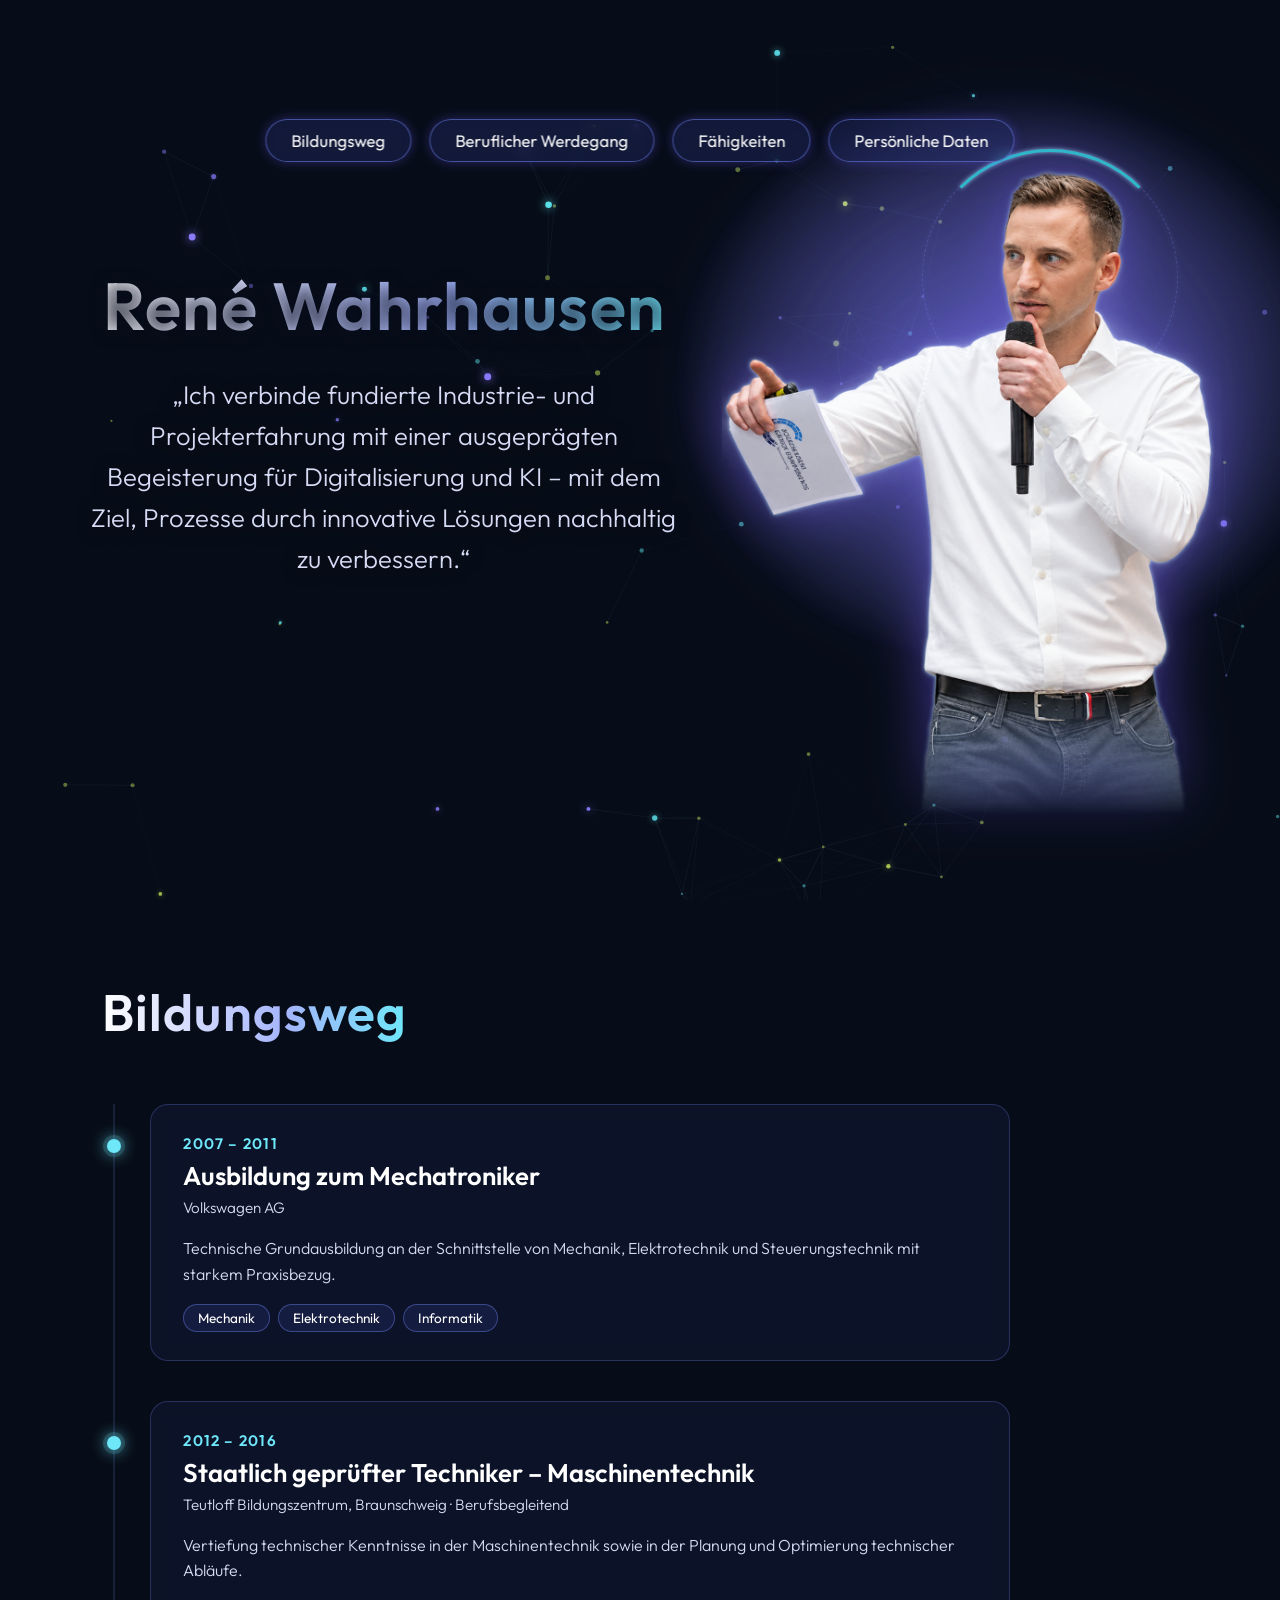
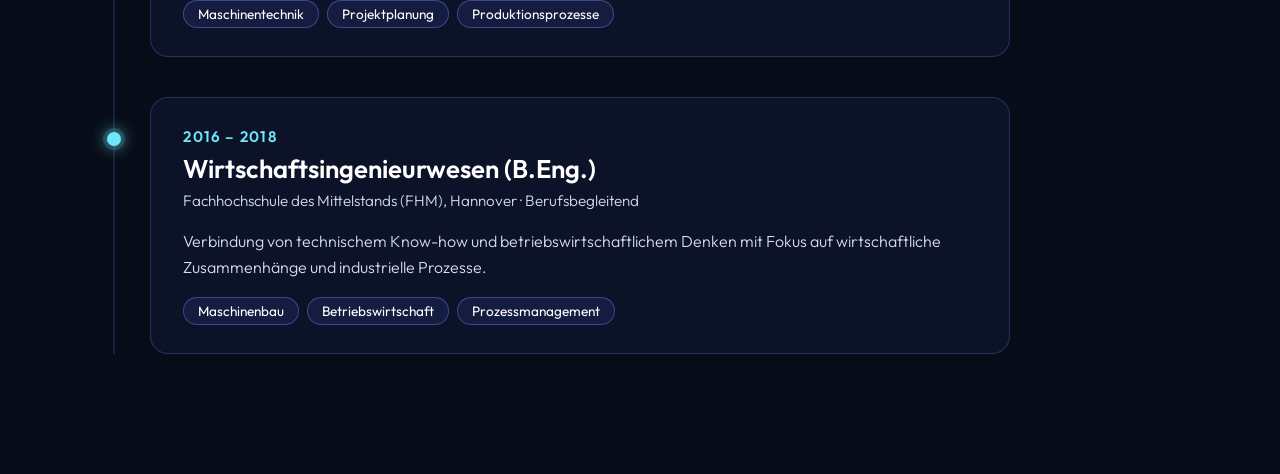
==== index.html @ 3fb8b779 "Animiertes Netz im Hintergrund, freigestelltes Foto und Bildungsweg-Timeline Co-Authored-By: Claude " ====
<!DOCTYPE html>
<html lang="de">
<head>
    <meta charset="UTF-8">
    <meta name="viewport" content="width=device-width, initial-scale=1.0">
    <title>René Wahrhausen</title>
    <link rel="preconnect" href="https://fonts.googleapis.com">
    <link rel="preconnect" href="https://fonts.gstatic.com" crossorigin>
    <link rel="stylesheet" href="https://fonts.googleapis.com/css2?family=Outfit:wght@200;300;400;600&display=swap">
    <link rel="stylesheet" href="style.css">
</head>
<body>
    <canvas id="netz" aria-hidden="true"></canvas>

    <section class="start">
    <main class="buehne">
        <div class="person">
            <span class="ring"></span>
            <img src="person.png" alt="René Wahrhausen mit Mikrofon">
        </div>
        <div class="intro">
            <h1>René Wahrhausen</h1>
            <blockquote>„Ich verbinde fundierte Industrie- und Projekterfahrung mit einer ausgeprägten Begeisterung für Digitalisierung und KI – mit dem Ziel, Prozesse durch innovative Lösungen nachhaltig zu verbessern.“</blockquote>
        </div>
        <nav class="menue">
            <a href="#bildungsweg">Bildungsweg</a>
            <a href="#werdegang">Beruflicher Werdegang</a>
            <a href="#faehigkeiten">Fähigkeiten</a>
            <a href="#daten">Persönliche Daten</a>
        </nav>
    </main>
    </section>

    <section id="bildungsweg" class="inhalt">
        <h2>Bildungsweg</h2>

        <ol class="timeline">
            <li class="station">
                <span class="jahr">2007 – 2011</span>
                <h3>Ausbildung zum Mechatroniker</h3>
                <p class="ort">Volkswagen AG</p>
                <p>Technische Grundausbildung an der Schnittstelle von Mechanik, Elektrotechnik und Steuerungstechnik mit starkem Praxisbezug.</p>
                <ul class="tags">
                    <li>Mechanik</li>
                    <li>Elektrotechnik</li>
                    <li>Informatik</li>
                </ul>
            </li>

            <li class="station">
                <span class="jahr">2012 – 2016</span>
                <h3>Staatlich geprüfter Techniker – Maschinentechnik</h3>
                <p class="ort">Teutloff Bildungszentrum, Braunschweig · Berufsbegleitend</p>
                <p>Vertiefung technischer Kenntnisse in der Maschinentechnik sowie in der Planung und Optimierung technischer Abläufe.</p>
                <ul class="tags">
                    <li>Maschinentechnik</li>
                    <li>Projektplanung</li>
                    <li>Produktionsprozesse</li>
                </ul>
            </li>

            <li class="station">
                <span class="jahr">2016 – 2018</span>
                <h3>Wirtschaftsingenieurwesen (B.Eng.)</h3>
                <p class="ort">Fachhochschule des Mittelstands (FHM), Hannover · Berufsbegleitend</p>
                <p>Verbindung von technischem Know-how und betriebswirtschaftlichem Denken mit Fokus auf wirtschaftliche Zusammenhänge und industrielle Prozesse.</p>
                <ul class="tags">
                    <li>Maschinenbau</li>
                    <li>Betriebswirtschaft</li>
                    <li>Prozessmanagement</li>
                </ul>
            </li>
        </ol>
    </section>
    <script src="script.js"></script>
</body>
</html>
---- style.css ----
body {
    margin: 0;
    font-family: "Outfit", system-ui, sans-serif;
    background: #070D18;
    color: #fff;
}

/* Animiertes neuronales Netz hinter der ganzen Seite (script.js) */
#netz {
    position: fixed;
    inset: 0;
    width: 100%;
    height: 100%;
    z-index: -1;
    pointer-events: none;
}

/* Startseite füllt das Fenster, Bühne mittig */
.start {
    min-height: 100vh;
    display: grid;
    place-items: center;
}

/* Bühne im Bildformat 16:9, damit die Buttons immer vor der Hand stehen */
.buehne {
    position: relative;
    width: min(100vw, 177.78vh);
    aspect-ratio: 16 / 9;
    container-type: size;
}

/* Freigestelltes Foto: Fingerspitze bei ca. 58 % / 38 % der Bühne */
.person {
    position: absolute;
    left: 56.4%;
    top: 10.5%;
    height: 94%;
    aspect-ratio: 740 / 1003;
    isolation: isolate;
    /* Leuchtrand am Wrapper, damit die Ausblendung unten ihn nicht abschneidet */
    filter: drop-shadow(0 0 2px rgba(170, 225, 255, 0.9))
            drop-shadow(0 0 28px rgba(120, 90, 255, 0.55));
}

.person img {
    display: block;
    width: 100%;
    height: 100%;
    /* unten weich ausblenden */
    -webkit-mask-image: linear-gradient(#000 78%, transparent 96%);
    mask-image: linear-gradient(#000 78%, transparent 96%);
}

/* Lila Schein hinter der Person */
.person::before {
    content: "";
    position: absolute;
    inset: -12% -25% 25% -10%;
    z-index: -2;
    background: radial-gradient(closest-side, rgba(90, 60, 230, 0.4), transparent);
}

/* Langsam drehender Ring um den Kopf */
.ring {
    position: absolute;
    left: 40%;
    top: -2.5%;
    width: 51%;
    aspect-ratio: 1;
    z-index: -1;
    border-radius: 50%;
    border: 1px dashed rgba(130, 140, 255, 0.25);
}

.ring::before {
    content: "";
    position: absolute;
    inset: -1px;
    border-radius: 50%;
    border: 3px solid transparent;
    border-top-color: #2fb7c9;
    animation: drehen 30s linear infinite;
}

@keyframes drehen {
    to { transform: rotate(360deg); }
}

/* Name und Zitat links neben der zeigenden Hand (Größen relativ zur Bühne) */
.intro {
    position: absolute;
    top: 46%;
    left: 30%;
    transform: translate(-50%, -50%);
    width: 46%;
    text-align: center;
    text-shadow: 0 2px 16px rgba(8, 12, 28, 0.9);
}

h1 {
    margin: 0;
    font-size: 5.2cqw;
    font-weight: 600;
}

/* Überschriften mit Farbverlauf */
h1, h2 {
    letter-spacing: 0.02em;
    background: linear-gradient(90deg, #fff, #a5b4fc 60%, #6ee7f9);
    -webkit-background-clip: text;
    background-clip: text;
    color: transparent;
}

blockquote {
    margin: 2.2cqw 0 0;
    font-size: 2cqw;
    font-weight: 300;
    line-height: 1.6;
    color: #d6dbf5;
}

/* Buttons oben zentriert nebeneinander, schrumpfen mit der Bühne */
.menue {
    position: absolute;
    top: 4%;
    left: 50%;
    transform: translateX(-50%);
    width: 94%;
    display: flex;
    flex-wrap: wrap;
    justify-content: center;
    gap: clamp(6px, 1.4cqw, 20px);
    white-space: nowrap;
    font-size: clamp(11px, 1.3cqw, 1.3rem);
}

.menue a {
    padding: 0.6em 1.5em;
    color: #fff;
    text-decoration: none;
    border: 1px solid rgba(120, 140, 255, 0.5);
    border-radius: 999px;
    background: rgba(40, 50, 120, 0.35);
    backdrop-filter: blur(6px);
    box-shadow: 0 0 12px rgba(110, 90, 255, 0.35);
    transition: transform 0.2s, box-shadow 0.2s, background 0.2s;
}

.menue a:hover {
    transform: translateY(-3px);
    background: rgba(90, 80, 220, 0.6);
    box-shadow: 0 0 24px rgba(110, 230, 250, 0.6);
}

/* Unterseiten: dunkel und schlicht */
.inhalt {
    min-height: 100vh;
    box-sizing: border-box;
    padding: 80px 8%;
}

h2 {
    display: inline-block;
    margin: 0;
    font-size: clamp(2rem, 4vw, 3.5rem);
    font-weight: 600;
}

/* Timeline: Linie füllt sich beim Scrollen, Stationen gleiten herein */
.timeline {
    position: relative;
    max-width: 860px;
    margin: 60px 0 0;
    padding: 0 0 0 48px;
    list-style: none;
}

/* Schiene */
.timeline::before {
    content: "";
    position: absolute;
    left: 11px;
    top: 0;
    bottom: 0;
    width: 2px;
    background: rgba(120, 140, 255, 0.15);
}

/* Gefüllter Teil der Schiene, Höhe setzt script.js */
.timeline::after {
    content: "";
    position: absolute;
    left: 11px;
    top: 0;
    width: 2px;
    height: var(--fortschritt, 100%);
    background: linear-gradient(#6ee7f9, #8b7cff);
    box-shadow: 0 0 12px rgba(110, 230, 250, 0.7);
}

.station {
    position: relative;
    margin-bottom: 40px;
    padding: 28px 32px;
    border: 1px solid rgba(120, 140, 255, 0.25);
    border-radius: 18px;
    background: rgba(20, 28, 60, 0.45);
    backdrop-filter: blur(8px);
    transition: opacity 0.8s, transform 0.8s, border-color 0.3s, box-shadow 0.3s;
}

.station:hover {
    border-color: rgba(110, 230, 250, 0.5);
    box-shadow: 0 0 30px rgba(110, 90, 255, 0.25);
}

/* Leuchtender, pulsierender Knoten auf der Schiene */
.station::before {
    content: "";
    position: absolute;
    left: -44px;
    top: 34px;
    width: 14px;
    height: 14px;
    border-radius: 50%;
    background: #6ee7f9;
    box-shadow: 0 0 0 4px rgba(110, 230, 250, 0.15), 0 0 16px #6ee7f9;
    animation: pulsieren 2.4s ease-in-out infinite;
}

@keyframes pulsieren {
    50% { box-shadow: 0 0 0 9px rgba(110, 230, 250, 0), 0 0 26px #8b7cff; }
}

/* Vor dem Hereingleiten (Klasse setzt script.js) */
.timeline.animiert .station:not(.sichtbar) {
    opacity: 0;
    transform: translateY(40px);
}

.jahr {
    font-size: 0.95rem;
    font-weight: 600;
    letter-spacing: 0.08em;
    color: #6ee7f9;
}

h3 {
    margin: 6px 0 4px;
    font-size: clamp(1.25rem, 2.2vw, 1.6rem);
    font-weight: 600;
}

.ort {
    margin: 0 0 14px;
    font-size: 0.95rem;
    color: #a5b4fc;
}

.station p {
    line-height: 1.6;
    color: #d6dbf5;
    font-weight: 300;
}

.tags {
    display: flex;
    flex-wrap: wrap;
    gap: 8px;
    margin: 16px 0 0;
    padding: 0;
    list-style: none;
}

.tags li {
    padding: 4px 14px;
    font-size: 0.85rem;
    border: 1px solid rgba(120, 140, 255, 0.4);
    border-radius: 999px;
    background: rgba(40, 50, 120, 0.3);
}

/* Hochformat (Handy, Tablet): Buttons oben, darunter Foto, dann Name und Zitat */
@media (orientation: portrait) {
    .start { display: block; }
    .buehne {
        --foto: min(58vh, (100vw - 24px) * 1.355);
        width: auto;
        aspect-ratio: auto;
        container-type: normal;
        padding: calc(100px + var(--foto) * 0.86) 20px 48px;
    }
    .person {
        top: 100px;
        left: 50%;
        height: var(--foto);
        transform: translateX(-50%);
    }
    .intro {
        position: relative;
        z-index: 1;
        top: auto;
        left: auto;
        transform: none;
        width: auto;
    }
    h1 { font-size: 2.4rem; }
    blockquote { margin-top: 14px; font-size: 1.05rem; }
    .menue {
        top: 14px;
        z-index: 2;
        width: calc(100% - 32px);
        gap: 8px;
        font-size: clamp(11px, calc((100vw - 40px) / 46), 1.1rem);
    }
    .inhalt { padding: 60px 20px; }
    .timeline { padding-left: 36px; margin-top: 40px; }
    .station { padding: 22px 20px; }
    .station::before { left: -32px; }
}

@media (prefers-reduced-motion: reduce) {
    .ring::before, .station::before { animation: none; }
}
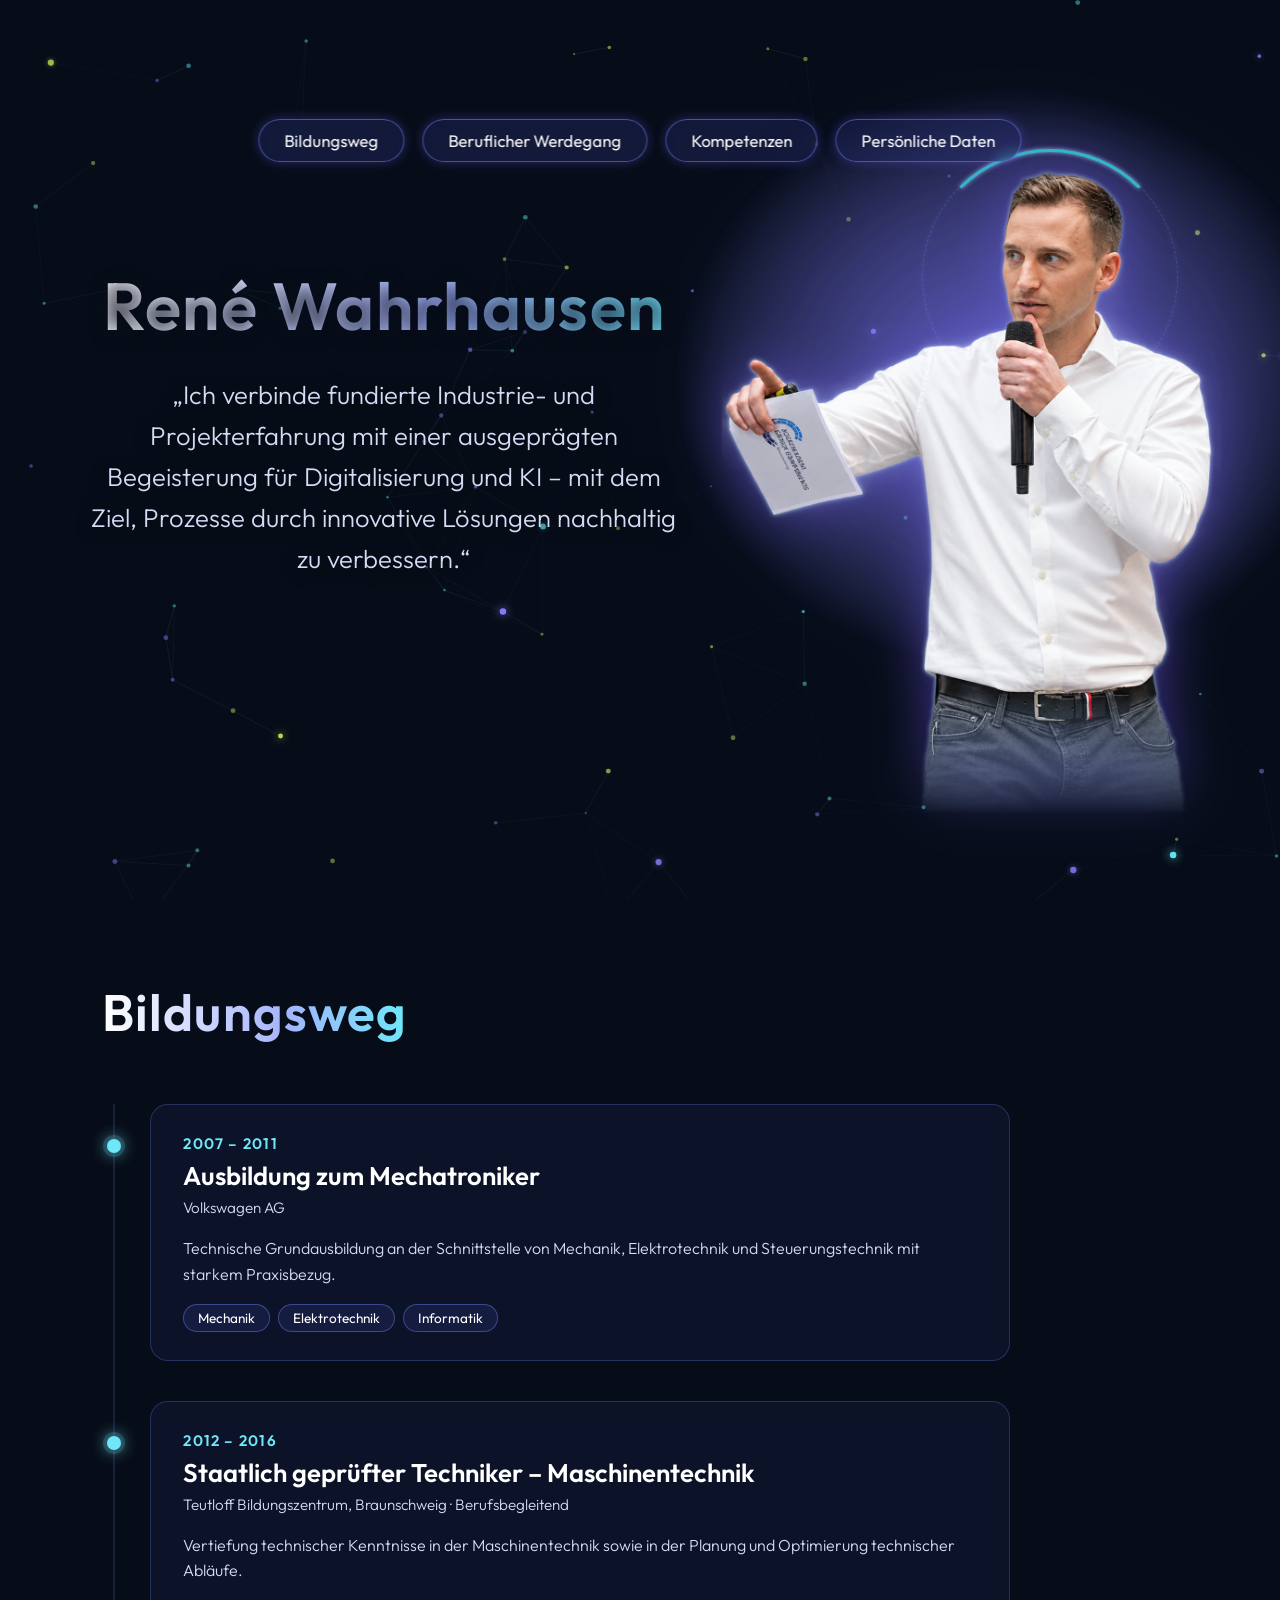
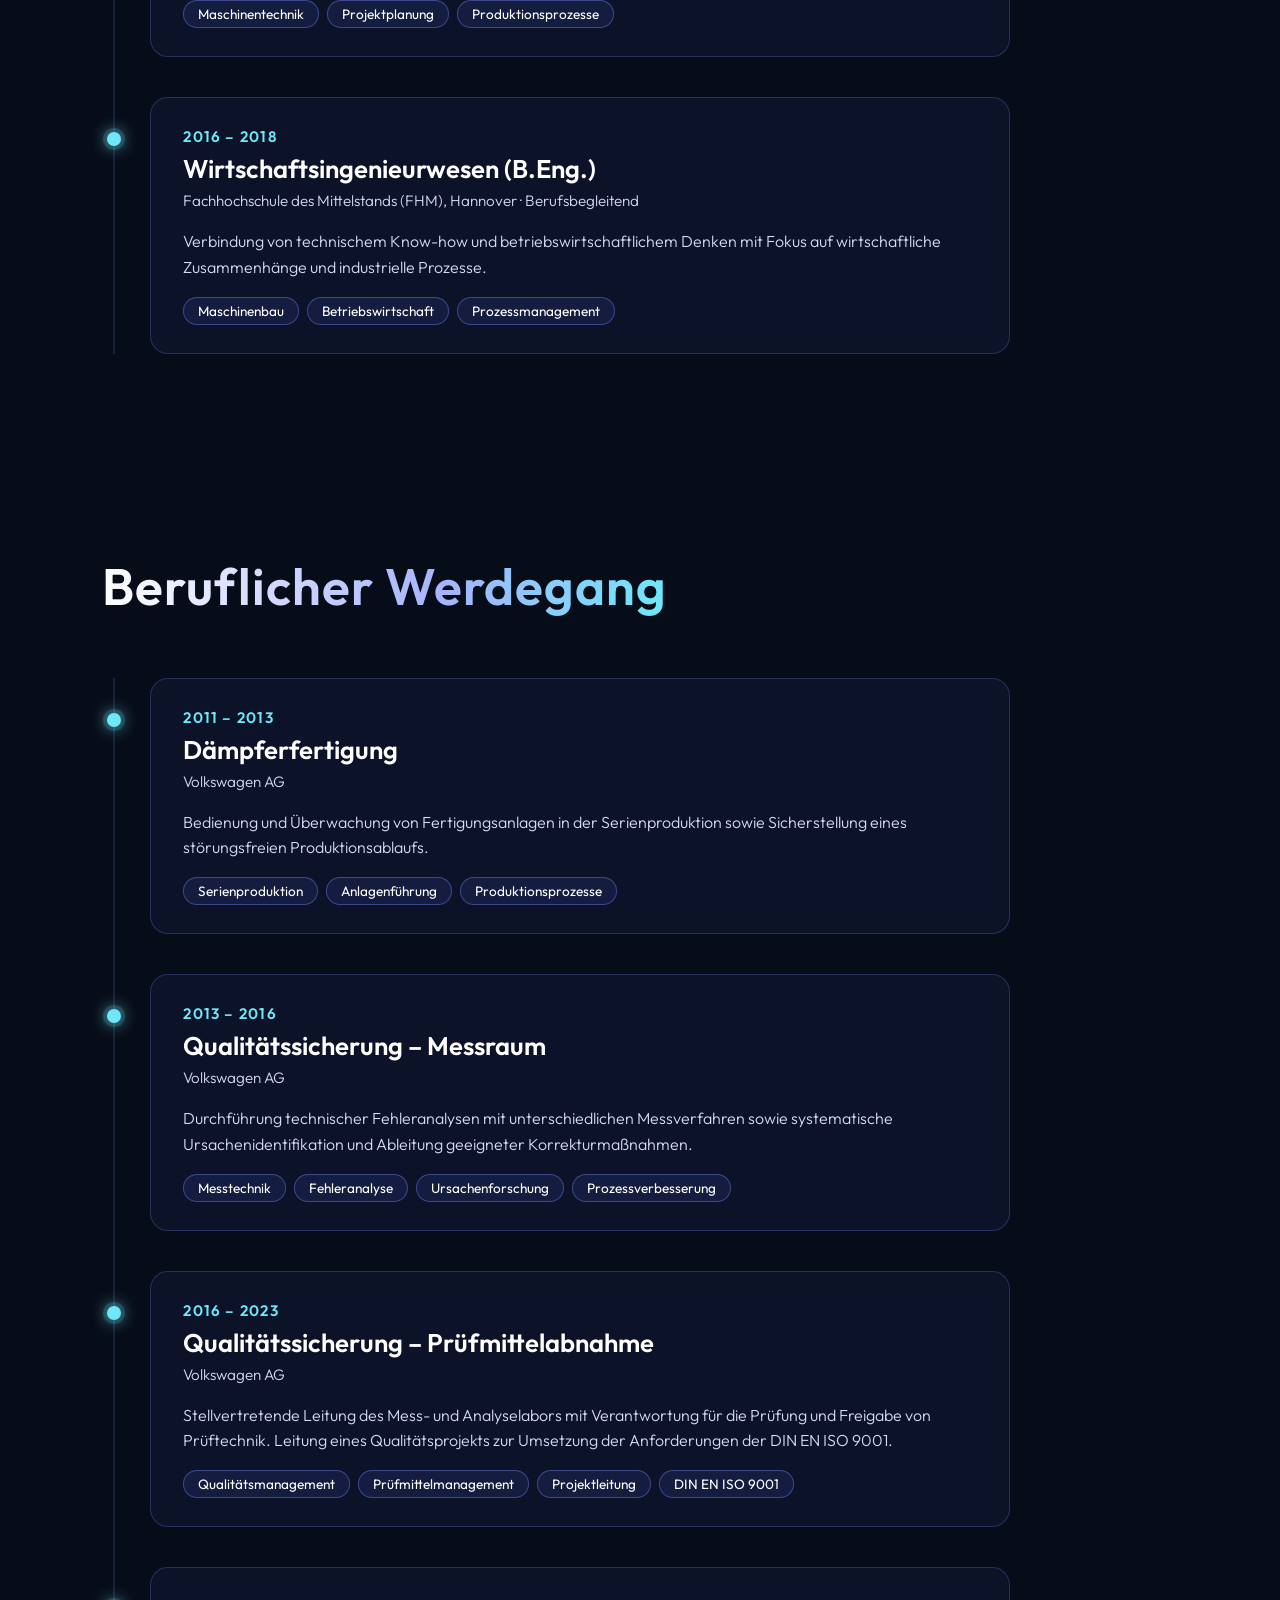
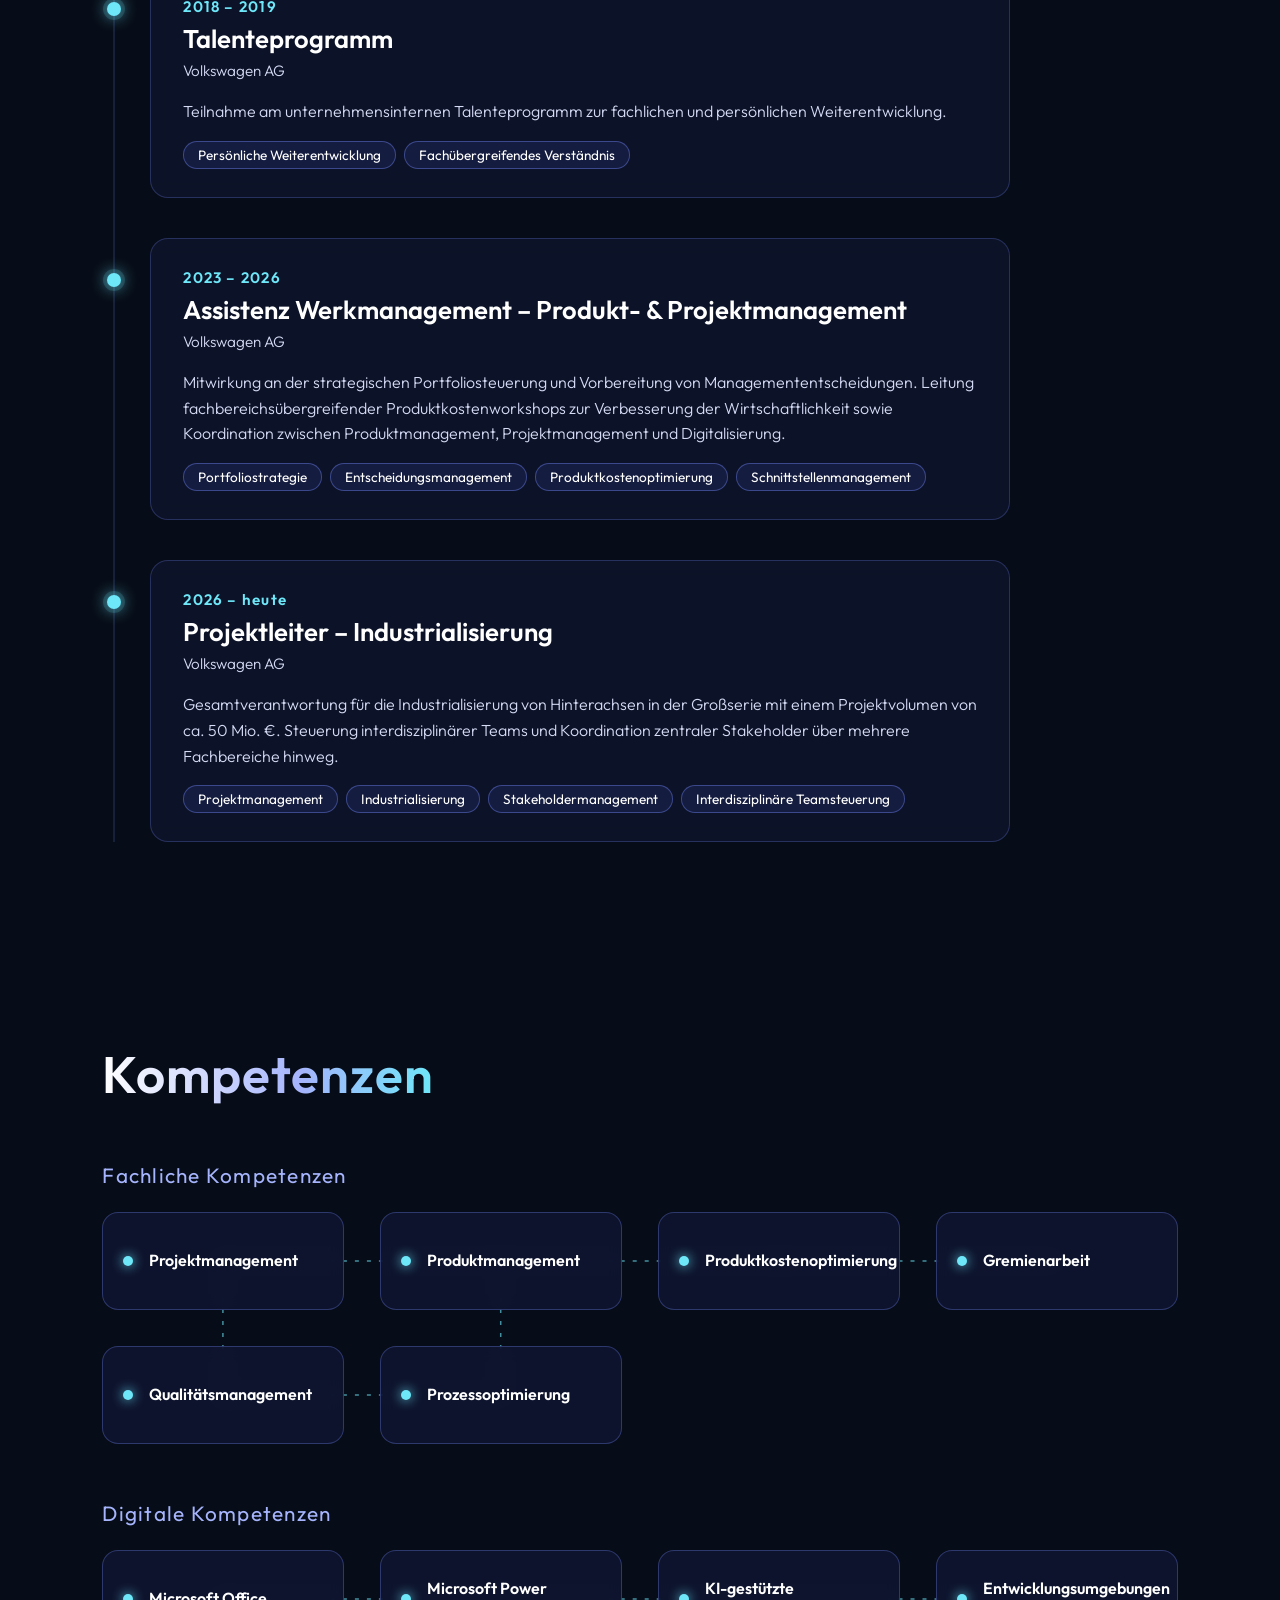
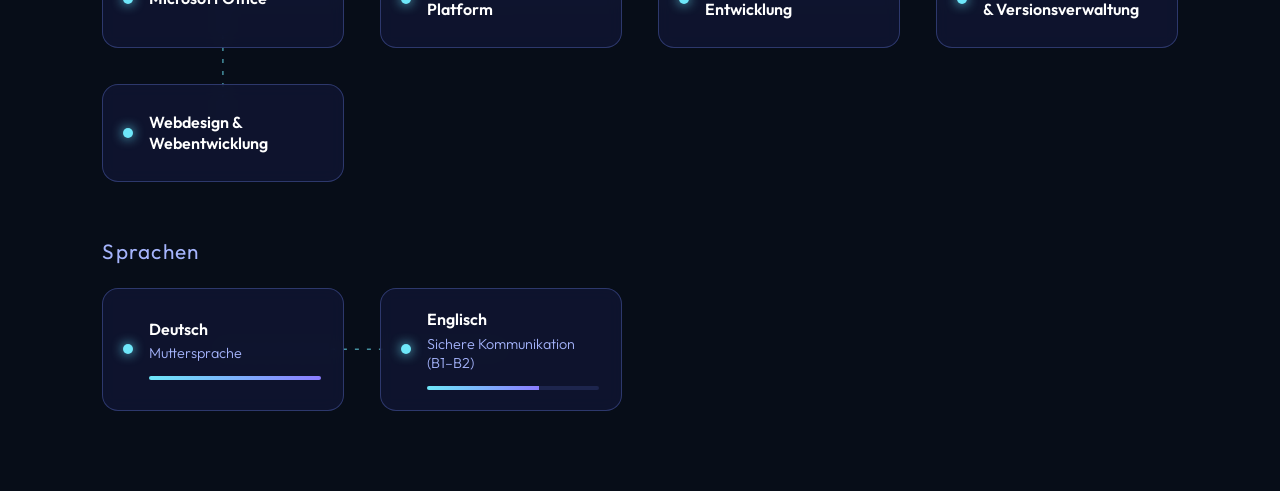
==== commit 45688946: "Beruflicher Werdegang und Kompetenzen mit verbundenen Kacheln Co-Authored-By: Claude Opus 5.5 <norep" ====
--- a/index.html
+++ b/index.html
@@ -25,7 +25,7 @@
         <nav class="menue">
             <a href="#bildungsweg">Bildungsweg</a>
             <a href="#werdegang">Beruflicher Werdegang</a>
-            <a href="#faehigkeiten">Fähigkeiten</a>
+            <a href="#kompetenzen">Kompetenzen</a>
             <a href="#daten">Persönliche Daten</a>
         </nav>
     </main>
@@ -72,6 +72,131 @@
             </li>
         </ol>
     </section>
+    <section id="werdegang" class="inhalt">
+        <h2>Beruflicher Werdegang</h2>
+
+        <ol class="timeline">
+            <li class="station">
+                <span class="jahr">2011 – 2013</span>
+                <h3>Dämpferfertigung</h3>
+                <p class="ort">Volkswagen AG</p>
+                <p>Bedienung und Überwachung von Fertigungsanlagen in der Serienproduktion sowie Sicherstellung eines störungsfreien Produktionsablaufs.</p>
+                <ul class="tags">
+                    <li>Serienproduktion</li>
+                    <li>Anlagenführung</li>
+                    <li>Produktionsprozesse</li>
+                </ul>
+            </li>
+
+            <li class="station">
+                <span class="jahr">2013 – 2016</span>
+                <h3>Qualitätssicherung – Messraum</h3>
+                <p class="ort">Volkswagen AG</p>
+                <p>Durchführung technischer Fehleranalysen mit unterschiedlichen Messverfahren sowie systematische Ursachenidentifikation und Ableitung geeigneter Korrekturmaßnahmen.</p>
+                <ul class="tags">
+                    <li>Messtechnik</li>
+                    <li>Fehleranalyse</li>
+                    <li>Ursachenforschung</li>
+                    <li>Prozessverbesserung</li>
+                </ul>
+            </li>
+
+            <li class="station">
+                <span class="jahr">2016 – 2023</span>
+                <h3>Qualitätssicherung – Prüfmittelabnahme</h3>
+                <p class="ort">Volkswagen AG</p>
+                <p>Stellvertretende Leitung des Mess- und Analyselabors mit Verantwortung für die Prüfung und Freigabe von Prüftechnik. Leitung eines Qualitätsprojekts zur Umsetzung der Anforderungen der DIN EN ISO 9001.</p>
+                <ul class="tags">
+                    <li>Qualitätsmanagement</li>
+                    <li>Prüfmittelmanagement</li>
+                    <li>Projektleitung</li>
+                    <li>DIN EN ISO 9001</li>
+                </ul>
+            </li>
+
+            <li class="station">
+                <span class="jahr">2018 – 2019</span>
+                <h3>Talenteprogramm</h3>
+                <p class="ort">Volkswagen AG</p>
+                <p>Teilnahme am unternehmensinternen Talenteprogramm zur fachlichen und persönlichen Weiterentwicklung.</p>
+                <ul class="tags">
+                    <li>Persönliche Weiterentwicklung</li>
+                    <li>Fachübergreifendes Verständnis</li>
+                </ul>
+            </li>
+
+            <li class="station">
+                <span class="jahr">2023 – 2026</span>
+                <h3>Assistenz Werkmanagement – Produkt- &amp; Projektmanagement</h3>
+                <p class="ort">Volkswagen AG</p>
+                <p>Mitwirkung an der strategischen Portfoliosteuerung und Vorbereitung von Managemententscheidungen. Leitung fachbereichsübergreifender Produktkostenworkshops zur Verbesserung der Wirtschaftlichkeit sowie Koordination zwischen Produktmanagement, Projektmanagement und Digitalisierung.</p>
+                <ul class="tags">
+                    <li>Portfoliostrategie</li>
+                    <li>Entscheidungsmanagement</li>
+                    <li>Produktkostenoptimierung</li>
+                    <li>Schnittstellenmanagement</li>
+                </ul>
+            </li>
+
+            <li class="station">
+                <span class="jahr">2026 – heute</span>
+                <h3>Projektleiter – Industrialisierung</h3>
+                <p class="ort">Volkswagen AG</p>
+                <p>Gesamtverantwortung für die Industrialisierung von Hinterachsen in der Großserie mit einem Projektvolumen von ca. 50 Mio. €. Steuerung interdisziplinärer Teams und Koordination zentraler Stakeholder über mehrere Fachbereiche hinweg.</p>
+                <ul class="tags">
+                    <li>Projektmanagement</li>
+                    <li>Industrialisierung</li>
+                    <li>Stakeholdermanagement</li>
+                    <li>Interdisziplinäre Teamsteuerung</li>
+                </ul>
+            </li>
+        </ol>
+    </section>
+    <section id="kompetenzen" class="inhalt kompetenzen">
+        <h2>Kompetenzen</h2>
+
+        <div class="gruppe">
+            <h3 class="gruppen-titel">Fachliche Kompetenzen</h3>
+            <div class="netzgruppe">
+                <svg class="verbindungen" aria-hidden="true"></svg>
+                <div class="kachel">Projektmanagement</div>
+                <div class="kachel">Produktmanagement</div>
+                <div class="kachel">Produktkostenoptimierung</div>
+                <div class="kachel">Gremienarbeit</div>
+                <div class="kachel">Qualitätsmanagement</div>
+                <div class="kachel">Prozessoptimierung</div>
+            </div>
+        </div>
+
+        <div class="gruppe">
+            <h3 class="gruppen-titel">Digitale Kompetenzen</h3>
+            <div class="netzgruppe">
+                <svg class="verbindungen" aria-hidden="true"></svg>
+                <div class="kachel">Microsoft Office</div>
+                <div class="kachel">Microsoft Power Platform</div>
+                <div class="kachel">KI-gestützte Entwicklung</div>
+                <div class="kachel">Entwicklungsumgebungen &amp; Versionsverwaltung</div>
+                <div class="kachel">Webdesign &amp; Webentwicklung</div>
+            </div>
+        </div>
+
+        <div class="gruppe">
+            <h3 class="gruppen-titel">Sprachen</h3>
+            <div class="netzgruppe">
+                <svg class="verbindungen" aria-hidden="true"></svg>
+                <div class="kachel sprache">
+                    Deutsch
+                    <small>Muttersprache</small>
+                    <span class="niveau" style="--wert: 100%"></span>
+                </div>
+                <div class="kachel sprache">
+                    Englisch
+                    <small>Sichere Kommunikation (B1–B2)</small>
+                    <span class="niveau" style="--wert: 65%"></span>
+                </div>
+            </div>
+        </div>
+    </section>
     <script src="script.js"></script>
 </body>
 </html>
--- a/style.css
+++ b/style.css
@@ -280,6 +280,126 @@
     border: 1px solid rgba(120, 140, 255, 0.4);
     border-radius: 999px;
     background: rgba(40, 50, 120, 0.3);
+}
+
+/* Kompetenzen: Kacheln je Gruppe, durch fließende Linien verbunden */
+.gruppe {
+    max-width: 1100px;
+}
+
+.gruppen-titel {
+    margin: 56px 0 24px;
+    font-size: 1.3rem;
+    font-weight: 400;
+    letter-spacing: 0.06em;
+    color: #a5b4fc;
+}
+
+.netzgruppe {
+    position: relative;
+    display: grid;
+    grid-template-columns: repeat(auto-fill, minmax(230px, 1fr));
+    gap: 36px;
+}
+
+.verbindungen {
+    transition: opacity 1s 0.4s;
+    position: absolute;
+    inset: 0;
+    width: 100%;
+    height: 100%;
+    overflow: visible;
+    pointer-events: none;
+}
+
+.verbindungen line {
+    stroke: rgba(110, 230, 250, 0.6);
+    stroke-width: 1.5;
+    stroke-dasharray: 4 8;
+    animation: fliessen 1.2s linear infinite;
+}
+
+@keyframes fliessen {
+    to { stroke-dashoffset: -12; }
+}
+
+.kachel {
+    position: relative;
+    display: flex;
+    flex-direction: column;
+    justify-content: center;
+    min-height: 56px;
+    padding: 20px 22px 20px 46px;
+    font-weight: 600;
+    line-height: 1.35;
+    hyphens: auto; /* lange deutsche Wörter sauber trennen */
+    -webkit-hyphens: auto;
+    border: 1px solid rgba(120, 140, 255, 0.3);
+    border-radius: 16px;
+    background: rgba(16, 22, 50, 0.85);
+    backdrop-filter: blur(8px);
+    transition: opacity 0.6s, transform 0.6s, border-color 0.3s, box-shadow 0.3s;
+}
+
+.kachel:hover {
+    transform: translateY(-4px);
+    border-color: rgba(110, 230, 250, 0.6);
+    box-shadow: 0 0 28px rgba(110, 90, 255, 0.35);
+}
+
+/* Leuchtender Knoten in jeder Kachel */
+.kachel::before {
+    content: "";
+    position: absolute;
+    left: 20px;
+    top: 50%;
+    width: 10px;
+    height: 10px;
+    margin-top: -5px;
+    border-radius: 50%;
+    background: #6ee7f9;
+    box-shadow: 0 0 12px #6ee7f9;
+    animation: pulsieren 2.4s ease-in-out infinite;
+}
+
+.kachel small {
+    margin-top: 4px;
+    font-size: 0.9rem;
+    font-weight: 300;
+    color: #a5b4fc;
+}
+
+/* Sprachniveau als Balken, füllt sich beim Erscheinen */
+.niveau {
+    display: block;
+    height: 4px;
+    margin-top: 12px;
+    border-radius: 2px;
+    background: rgba(120, 140, 255, 0.15);
+    overflow: hidden;
+}
+
+.niveau::after {
+    content: "";
+    display: block;
+    height: 100%;
+    width: var(--wert);
+    background: linear-gradient(90deg, #6ee7f9, #8b7cff);
+    transition: width 1.4s 0.4s ease-out;
+}
+
+/* Vor dem Erscheinen (Klasse setzt script.js) */
+.kompetenzen.animiert .netzgruppe:not(.sichtbar) .verbindungen {
+    opacity: 0;
+}
+
+.kompetenzen.animiert .kachel:not(.sichtbar) {
+    opacity: 0;
+    transform: scale(0.9);
+}
+
+.kompetenzen.animiert .kachel:not(.sichtbar) .niveau::after {
+    width: 0;
 }
 
 /* Hochformat (Handy, Tablet): Buttons oben, darunter Foto, dann Name und Zitat */
@@ -319,8 +439,11 @@
     .timeline { padding-left: 36px; margin-top: 40px; }
     .station { padding: 22px 20px; }
     .station::before { left: -32px; }
+    .netzgruppe { grid-template-columns: repeat(auto-fill, minmax(150px, 1fr)); gap: 24px; }
+    .kachel { padding: 16px 14px 16px 38px; font-size: 0.95rem; }
+    .kachel::before { left: 16px; }
 }
 
 @media (prefers-reduced-motion: reduce) {
-    .ring::before, .station::before { animation: none; }
-}
+    .ring::before, .station::before, .kachel::before, .verbindungen line { animation: none; }
+}
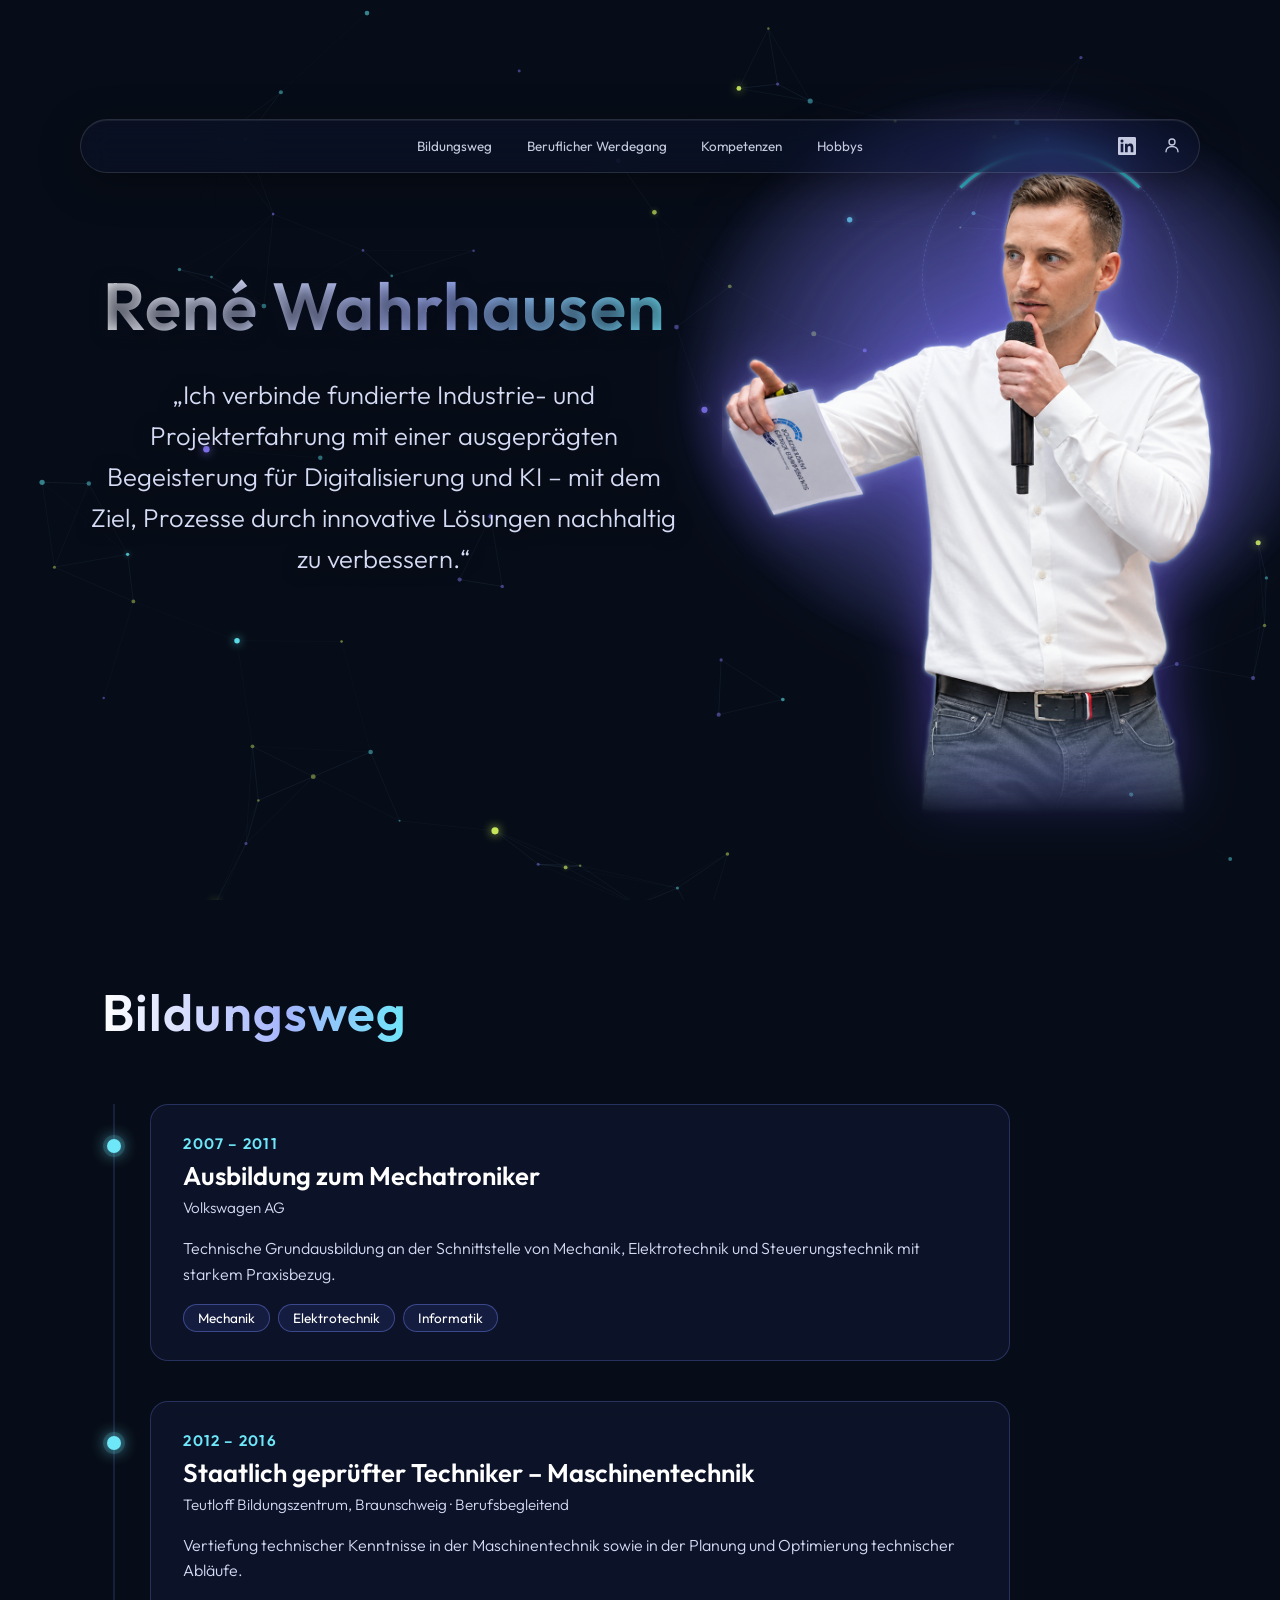
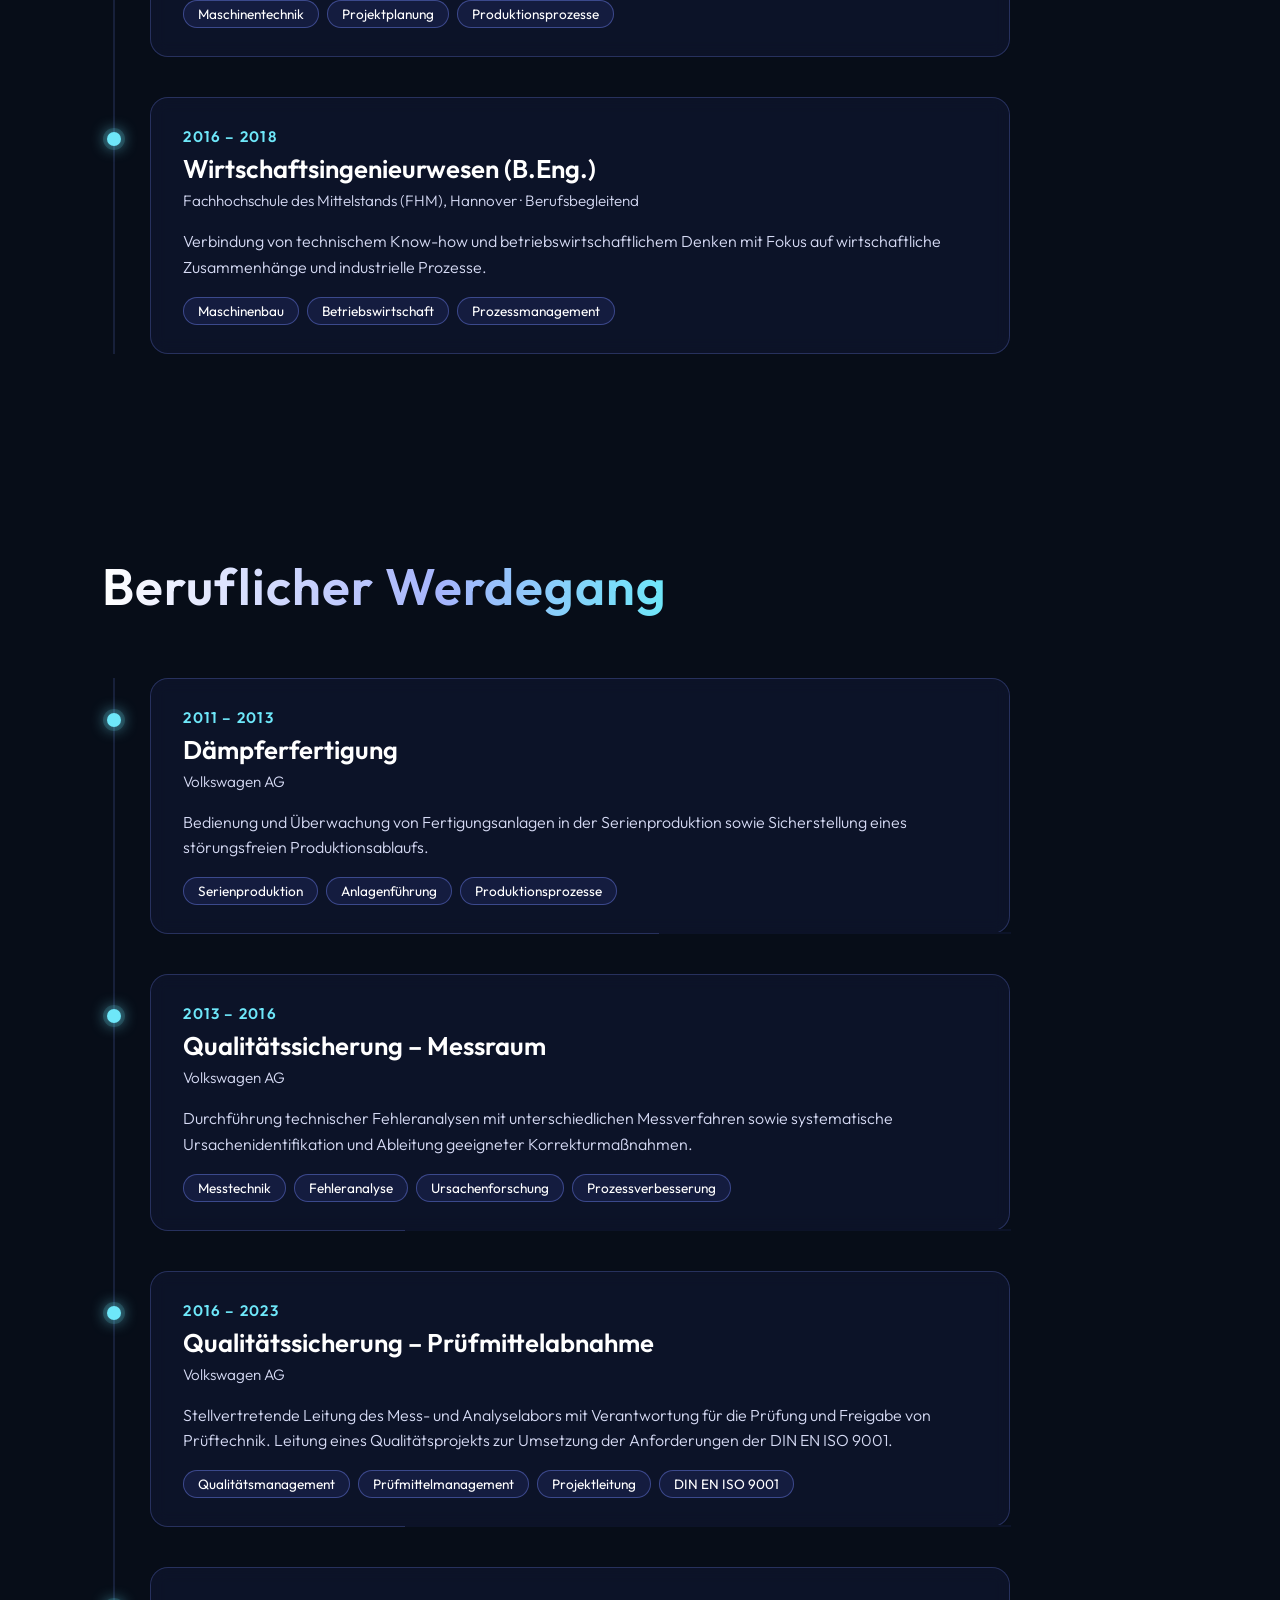
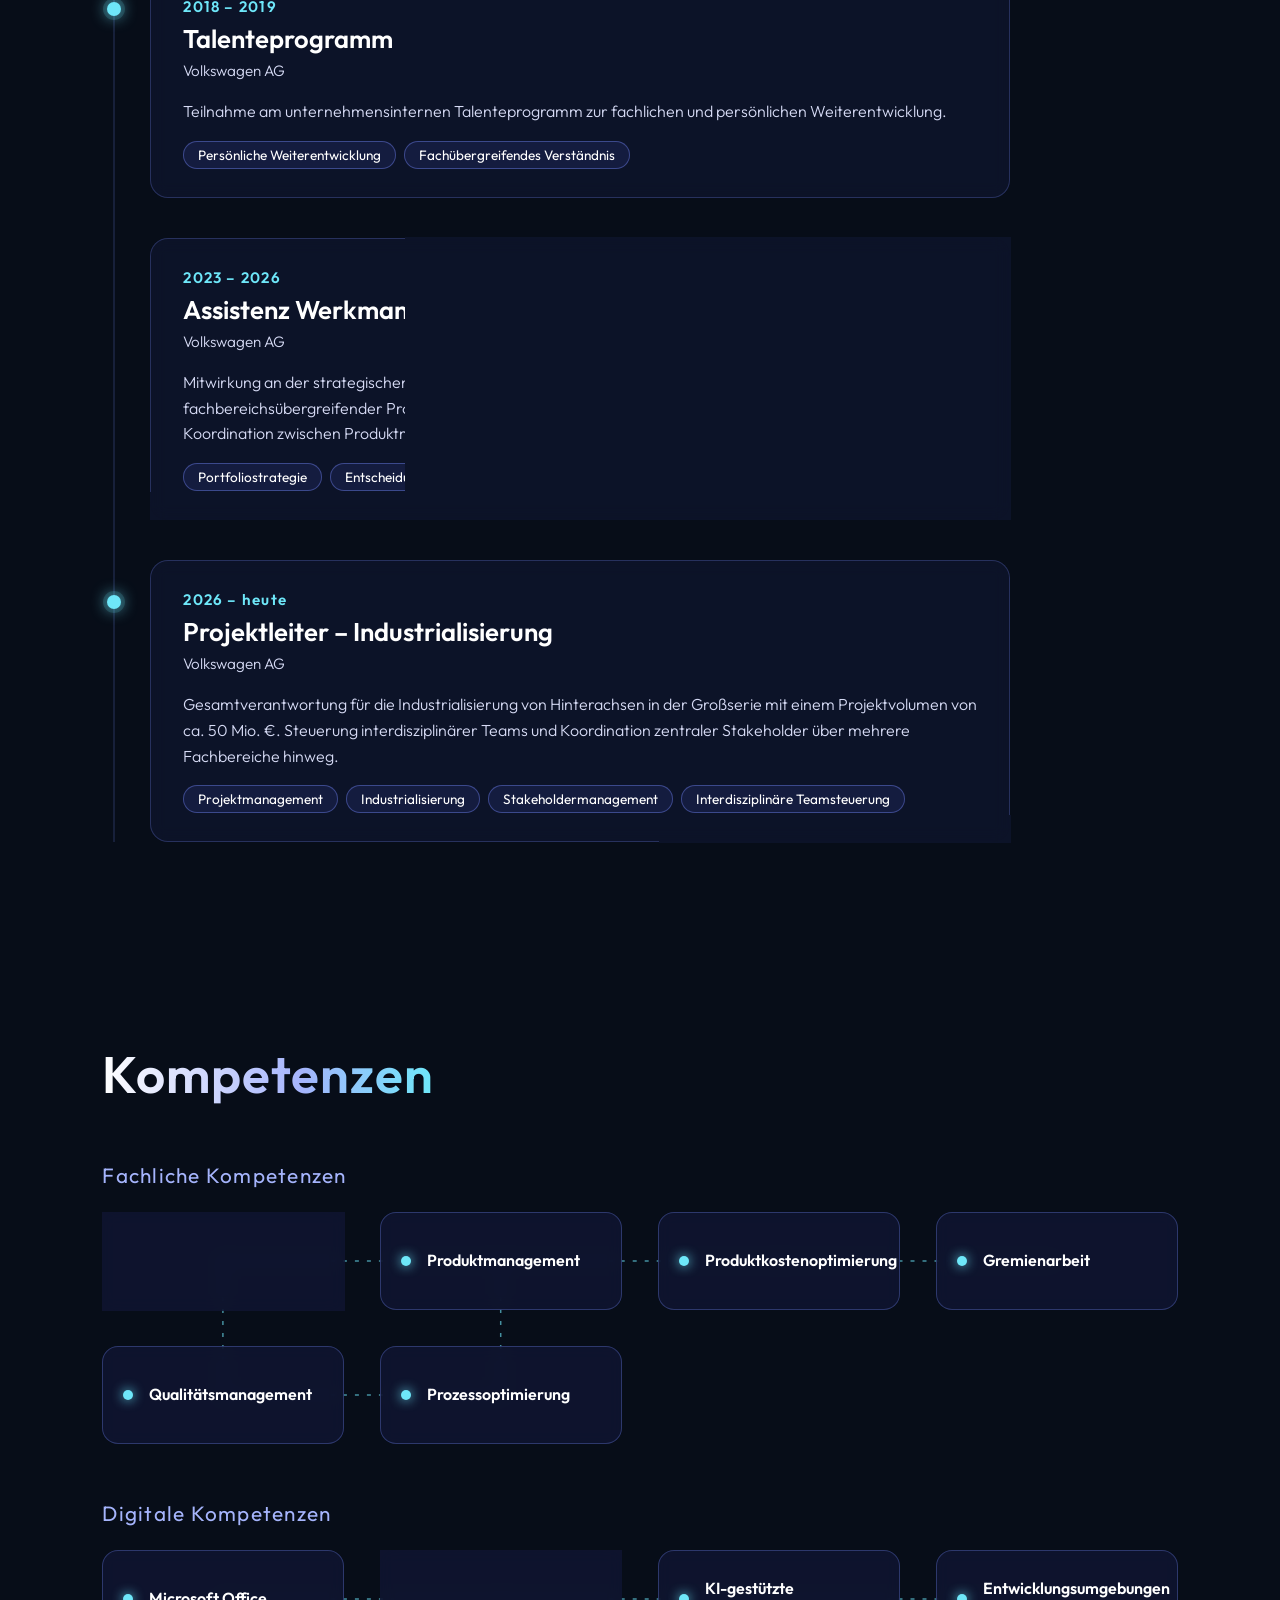
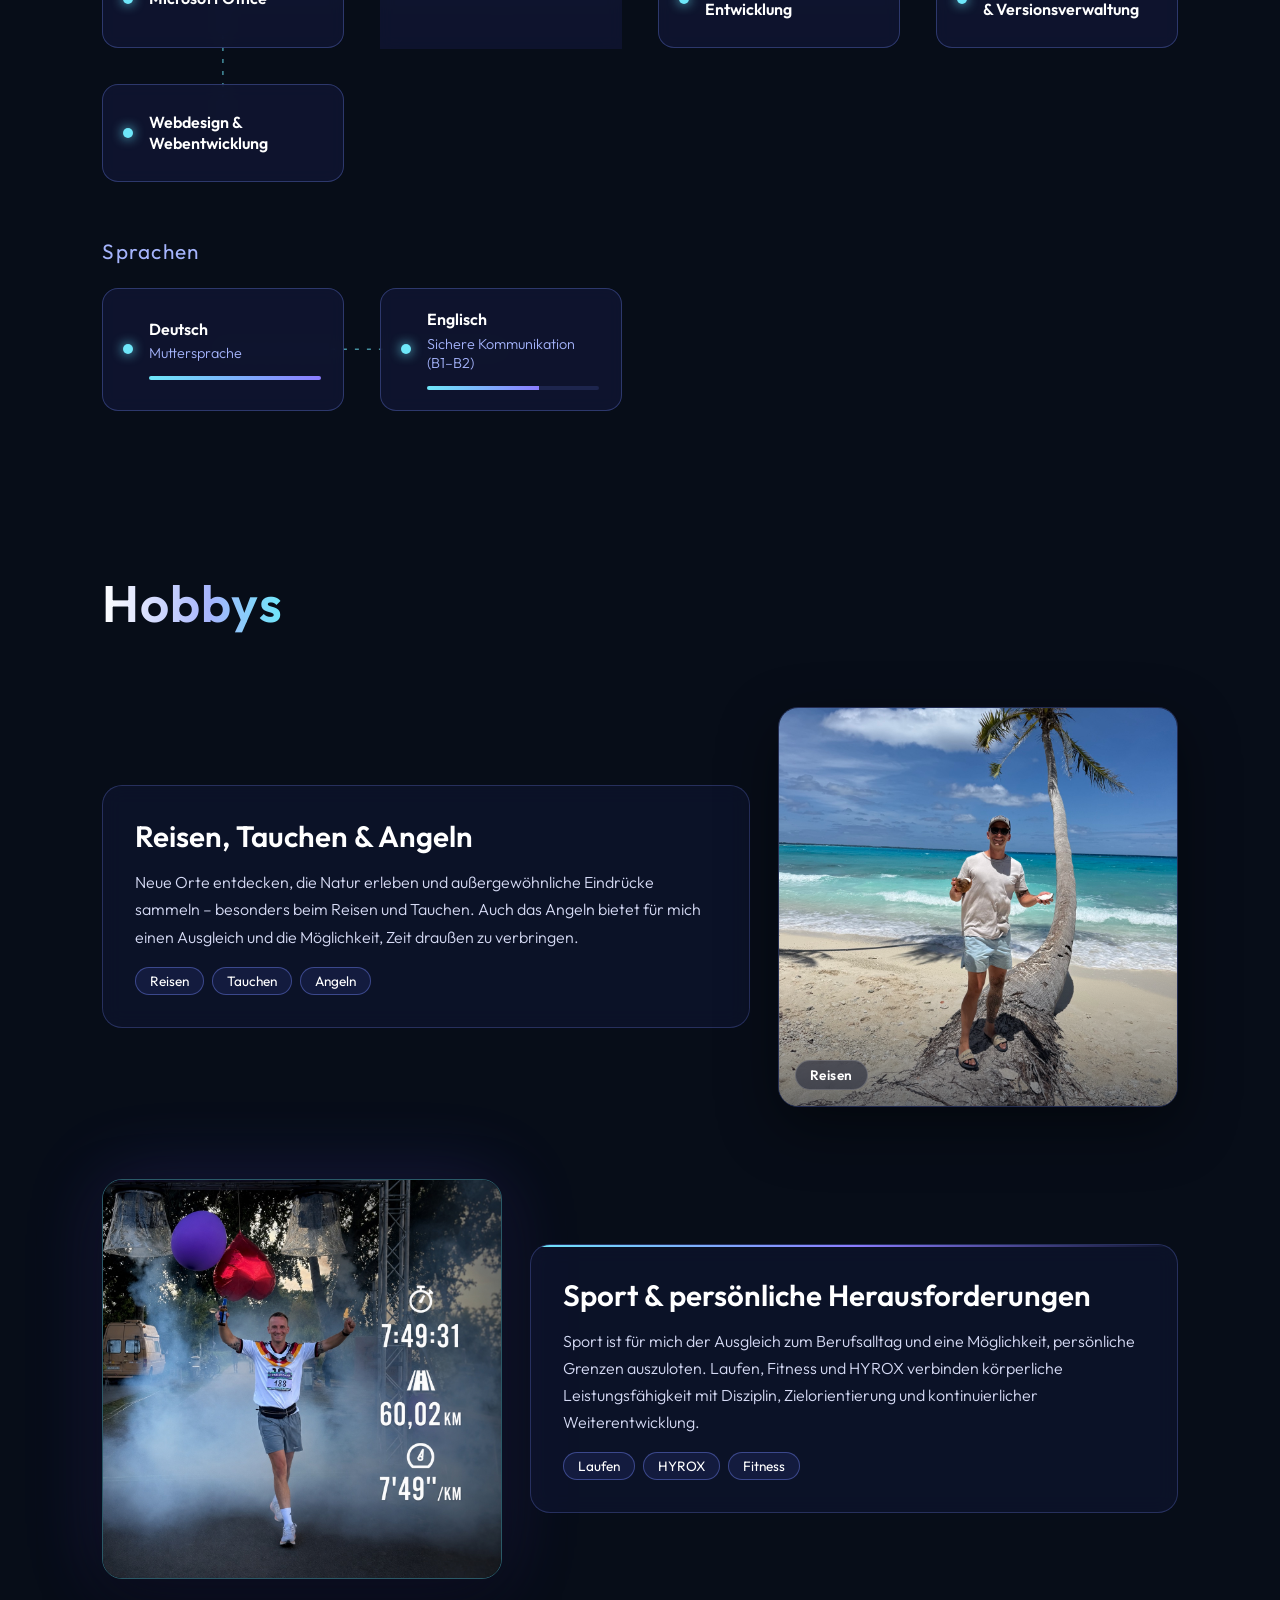
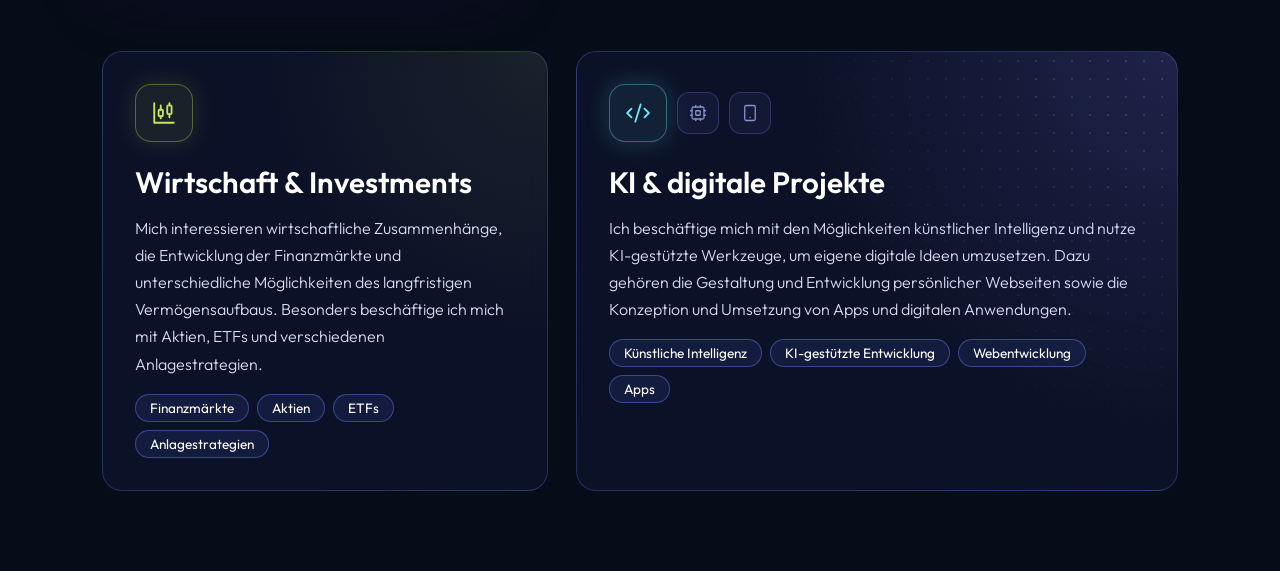
==== commit a919c23d: "Glas-Navigation mit LinkedIn und Kontaktkarte, Hobby-Seite Co-Authored-By: Claude Opus 5.5 <noreply@" ====
--- a/index.html
+++ b/index.html
@@ -8,6 +8,8 @@
     <link rel="preconnect" href="https://fonts.gstatic.com" crossorigin>
     <link rel="stylesheet" href="https://fonts.googleapis.com/css2?family=Outfit:wght@200;300;400;600&display=swap">
     <link rel="stylesheet" href="style.css">
+    <link rel="stylesheet" href="nav.css">
+    <link rel="stylesheet" href="hobbys.css">
 </head>
 <body>
     <canvas id="netz" aria-hidden="true"></canvas>
@@ -22,11 +24,41 @@
             <h1>René Wahrhausen</h1>
             <blockquote>„Ich verbinde fundierte Industrie- und Projekterfahrung mit einer ausgeprägten Begeisterung für Digitalisierung und KI – mit dem Ziel, Prozesse durch innovative Lösungen nachhaltig zu verbessern.“</blockquote>
         </div>
-        <nav class="menue">
-            <a href="#bildungsweg">Bildungsweg</a>
-            <a href="#werdegang">Beruflicher Werdegang</a>
-            <a href="#kompetenzen">Kompetenzen</a>
-            <a href="#daten">Persönliche Daten</a>
+        <!-- Glas-Navigationsleiste (Styles: nav.css, Verhalten: nav.js) -->
+        <nav class="navleiste" aria-label="Hauptnavigation">
+            <button class="nav-menue-knopf" type="button" aria-expanded="false" aria-controls="nav-links">
+                <svg viewBox="0 0 24 24" aria-hidden="true"><path d="M4 7h16M4 12h16M4 17h16"/></svg>
+                Menü
+            </button>
+
+            <ul class="nav-links" id="nav-links">
+                <li><a href="#bildungsweg">Bildungsweg</a></li>
+                <li><a href="#werdegang">Beruflicher Werdegang</a></li>
+                <li><a href="#kompetenzen">Kompetenzen</a></li>
+                <li><a href="#hobbys">Hobbys</a></li>
+            </ul>
+
+            <div class="nav-aktionen">
+                <a class="nav-icon" href="https://www.linkedin.com/in/ren%C3%A9-wahrhausen-184ab0356"
+                   target="_blank" rel="noopener noreferrer"
+                   title="LinkedIn-Profil" aria-label="LinkedIn-Profil (öffnet in neuem Tab)">
+                    <svg viewBox="0 0 24 24" aria-hidden="true" class="gefuellt"><path d="M20.45 20.45h-3.55v-5.57c0-1.33-.03-3.04-1.85-3.04-1.85 0-2.14 1.45-2.14 2.94v5.67H9.35V9h3.41v1.56h.05c.48-.9 1.64-1.85 3.37-1.85 3.6 0 4.27 2.37 4.27 5.46v6.28zM5.34 7.43a2.06 2.06 0 1 1 0-4.13 2.06 2.06 0 0 1 0 4.13zM7.12 20.45H3.56V9h3.56v11.45zM22.22 0H1.77C.79 0 0 .77 0 1.73v20.54C0 23.23.79 24 1.77 24h20.45c.98 0 1.78-.77 1.78-1.73V1.73C24 .77 23.2 0 22.22 0z"/></svg>
+                </a>
+                <button class="nav-icon" type="button" id="kontakt-knopf"
+                        aria-expanded="false" aria-controls="kontaktkarte"
+                        title="Kontakt" aria-label="Kontaktdaten anzeigen">
+                    <svg viewBox="0 0 24 24" aria-hidden="true"><circle cx="12" cy="8" r="4"/><path d="M4 21c0-4.4 3.6-7 8-7s8 2.6 8 7"/></svg>
+                </button>
+            </div>
+
+            <div class="kontaktkarte" id="kontaktkarte" role="dialog" aria-labelledby="kontakt-titel" tabindex="-1">
+                <p class="kontakt-titel" id="kontakt-titel">Kontakt</p>
+                <address>
+                    <strong>René Wahrhausen</strong>
+                    <span>Mühlenblick 5<br>38528 Adenbüttel</span>
+                    <a href="mailto:wahrhausen@gmx.de">wahrhausen@gmx.de</a>
+                </address>
+            </div>
         </nav>
     </main>
     </section>
@@ -197,6 +229,88 @@
             </div>
         </div>
     </section>
+    <section id="hobbys" class="inhalt hobbys">
+        <h2>Hobbys</h2>
+
+        <!-- 1: Text links, Foto rechts -->
+        <article class="hobby hobby-reisen">
+            <div class="hobby-text">
+                <h3>Reisen, Tauchen &amp; Angeln</h3>
+                <p>Neue Orte entdecken, die Natur erleben und außergewöhnliche Eindrücke sammeln – besonders beim Reisen und Tauchen. Auch das Angeln bietet für mich einen Ausgleich und die Möglichkeit, Zeit draußen zu verbringen.</p>
+                <ul class="tags">
+                    <li>Reisen</li>
+                    <li>Tauchen</li>
+                    <li>Angeln</li>
+                </ul>
+            </div>
+            <figure class="hobby-foto foto-strand">
+                <img src="images/hobbies/travel-palm-beach.jpg" width="1200" height="1600" loading="lazy"
+                     alt="René lachend mit einer Kokosnuss an einem tropischen Strand neben einer schräg gewachsenen Palme">
+                <figcaption>Reisen</figcaption>
+            </figure>
+        </article>
+
+        <!-- 2: Foto links, Text rechts -->
+        <article class="hobby hobby-sport">
+            <figure class="hobby-foto foto-ziel">
+                <img src="images/hobbies/running-finish-line.jpg" width="1254" height="1254" loading="lazy"
+                     alt="René läuft mit ausgebreiteten Armen durchs Ziel, eingeblendet: 7:49:31 Stunden, 60,02 km, 7'49'' pro km">
+            </figure>
+            <div class="hobby-text">
+                <h3>Sport &amp; persönliche Herausforderungen</h3>
+                <p>Sport ist für mich der Ausgleich zum Berufsalltag und eine Möglichkeit, persönliche Grenzen auszuloten. Laufen, Fitness und HYROX verbinden körperliche Leistungsfähigkeit mit Disziplin, Zielorientierung und kontinuierlicher Weiterentwicklung.</p>
+                <ul class="tags">
+                    <li>Laufen</li>
+                    <li>HYROX</li>
+                    <li>Fitness</li>
+                </ul>
+            </div>
+        </article>
+
+        <!-- 3 + 4: kompakte Icon-Karten, KI breiter -->
+        <div class="hobby-paar">
+            <article class="hobby hobby-karte hobby-finanzen">
+                <span class="hobby-icon" aria-hidden="true">
+                    <!-- Lucide "chart-candlestick" -->
+                    <svg viewBox="0 0 24 24"><path d="M9 5v4"/><rect width="4" height="6" x="7" y="9" rx="1"/><path d="M9 15v2"/><path d="M17 3v2"/><rect width="4" height="8" x="15" y="5" rx="1"/><path d="M17 13v3"/><path d="M3 3v18h18"/></svg>
+                </span>
+                <h3>Wirtschaft &amp; Investments</h3>
+                <p>Mich interessieren wirtschaftliche Zusammenhänge, die Entwicklung der Finanzmärkte und unterschiedliche Möglichkeiten des langfristigen Vermögensaufbaus. Besonders beschäftige ich mich mit Aktien, ETFs und verschiedenen Anlagestrategien.</p>
+                <ul class="tags">
+                    <li>Finanzmärkte</li>
+                    <li>Aktien</li>
+                    <li>ETFs</li>
+                    <li>Anlagestrategien</li>
+                </ul>
+            </article>
+
+            <article class="hobby hobby-karte hobby-ki">
+                <div class="hobby-icons" aria-hidden="true">
+                    <span class="hobby-icon">
+                        <!-- Lucide "code-xml" -->
+                        <svg viewBox="0 0 24 24"><path d="m18 16 4-4-4-4"/><path d="m6 8-4 4 4 4"/><path d="m14.5 4-5 16"/></svg>
+                    </span>
+                    <span class="hobby-icon klein">
+                        <!-- Lucide "cpu" -->
+                        <svg viewBox="0 0 24 24"><rect width="16" height="16" x="4" y="4" rx="2"/><rect width="6" height="6" x="9" y="9" rx="1"/><path d="M15 2v2M15 20v2M2 15h2M2 9h2M20 15h2M20 9h2M9 2v2M9 20v2"/></svg>
+                    </span>
+                    <span class="hobby-icon klein">
+                        <!-- Lucide "smartphone" -->
+                        <svg viewBox="0 0 24 24"><rect width="14" height="20" x="5" y="2" rx="2"/><path d="M12 18h.01"/></svg>
+                    </span>
+                </div>
+                <h3>KI &amp; digitale Projekte</h3>
+                <p>Ich beschäftige mich mit den Möglichkeiten künstlicher Intelligenz und nutze KI-gestützte Werkzeuge, um eigene digitale Ideen umzusetzen. Dazu gehören die Gestaltung und Entwicklung persönlicher Webseiten sowie die Konzeption und Umsetzung von Apps und digitalen Anwendungen.</p>
+                <ul class="tags">
+                    <li>Künstliche Intelligenz</li>
+                    <li>KI-gestützte Entwicklung</li>
+                    <li>Webentwicklung</li>
+                    <li>Apps</li>
+                </ul>
+            </article>
+        </div>
+    </section>
     <script src="script.js"></script>
+    <script src="nav.js"></script>
 </body>
 </html>
--- a/style.css
+++ b/style.css
@@ -119,39 +119,6 @@
     font-weight: 300;
     line-height: 1.6;
     color: #d6dbf5;
-}
-
-/* Buttons oben zentriert nebeneinander, schrumpfen mit der Bühne */
-.menue {
-    position: absolute;
-    top: 4%;
-    left: 50%;
-    transform: translateX(-50%);
-    width: 94%;
-    display: flex;
-    flex-wrap: wrap;
-    justify-content: center;
-    gap: clamp(6px, 1.4cqw, 20px);
-    white-space: nowrap;
-    font-size: clamp(11px, 1.3cqw, 1.3rem);
-}
-
-.menue a {
-    padding: 0.6em 1.5em;
-    color: #fff;
-    text-decoration: none;
-    border: 1px solid rgba(120, 140, 255, 0.5);
-    border-radius: 999px;
-    background: rgba(40, 50, 120, 0.35);
-    backdrop-filter: blur(6px);
-    box-shadow: 0 0 12px rgba(110, 90, 255, 0.35);
-    transition: transform 0.2s, box-shadow 0.2s, background 0.2s;
-}
-
-.menue a:hover {
-    transform: translateY(-3px);
-    background: rgba(90, 80, 220, 0.6);
-    box-shadow: 0 0 24px rgba(110, 230, 250, 0.6);
 }
 
 /* Unterseiten: dunkel und schlicht */
@@ -402,7 +369,7 @@
     width: 0;
 }
 
-/* Hochformat (Handy, Tablet): Buttons oben, darunter Foto, dann Name und Zitat */
+/* Hochformat (Handy, Tablet): Navigation oben, darunter Foto, dann Name und Zitat */
 @media (orientation: portrait) {
     .start { display: block; }
     .buehne {
@@ -410,10 +377,10 @@
         width: auto;
         aspect-ratio: auto;
         container-type: normal;
-        padding: calc(100px + var(--foto) * 0.86) 20px 48px;
+        padding: calc(90px + var(--foto) * 0.86) 20px 48px;
     }
     .person {
-        top: 100px;
+        top: 90px;
         left: 50%;
         height: var(--foto);
         transform: translateX(-50%);
@@ -428,13 +395,6 @@
     }
     h1 { font-size: 2.4rem; }
     blockquote { margin-top: 14px; font-size: 1.05rem; }
-    .menue {
-        top: 14px;
-        z-index: 2;
-        width: calc(100% - 32px);
-        gap: 8px;
-        font-size: clamp(11px, calc((100vw - 40px) / 46), 1.1rem);
-    }
     .inhalt { padding: 60px 20px; }
     .timeline { padding-left: 36px; margin-top: 40px; }
     .station { padding: 22px 20px; }
--- a/nav.css
+++ b/nav.css
@@ -0,0 +1,329 @@
+/* Glas-Navigationsleiste: Links mittig, LinkedIn und Kontakt rechts.
+   Ab 820 px Breite abwärts: kompaktes Menü (Aufklappliste). */
+
+.navleiste {
+    --glas: rgba(14, 20, 44, 0.45);
+    --glas-dunkel: rgba(10, 14, 32, 0.78);
+    --rand: rgba(255, 255, 255, 0.12);
+    --text: rgba(230, 234, 255, 0.85);
+    --akzent: #6ee7f9;
+
+    position: absolute;
+    top: 4%;
+    left: 50%;
+    z-index: 5;
+    transform: translateX(-50%);
+    width: min(94%, 1120px);
+    box-sizing: border-box;
+    display: grid;
+    grid-template-columns: 1fr auto 1fr;
+    align-items: center;
+    padding: 6px 8px;
+    font-size: clamp(13px, 1.05cqw, 16px);
+    border-radius: 999px;
+    animation: nav-einblenden 0.8s ease-out;
+}
+
+/* Glasfläche als eigene Ebene: so blurren Kontaktkarte und Menü
+   (eigene backdrop-filter) weiterhin den echten Seitenhintergrund */
+.navleiste::before {
+    content: "";
+    position: absolute;
+    inset: 0;
+    z-index: -1;
+    border: 1px solid var(--rand);
+    border-radius: inherit;
+    background: var(--glas);
+    backdrop-filter: blur(14px) saturate(140%);
+    -webkit-backdrop-filter: blur(14px) saturate(140%);
+    box-shadow: 0 10px 40px rgba(0, 0, 0, 0.35), inset 0 1px 0 rgba(255, 255, 255, 0.07);
+}
+
+@keyframes nav-einblenden {
+    from { opacity: 0; transform: translate(-50%, -10px); }
+}
+
+/* Bis nav.js die Leiste als "bereit" markiert: keine Übergänge,
+   damit beim Laden nichts von Standardfarben aus überblendet */
+.navleiste:not(.bereit) *,
+.navleiste:not(.bereit) *::after {
+    transition: none !important;
+}
+
+/* Gemeinsame Fokus-Markierung für Tastaturbedienung */
+.navleiste a:focus-visible,
+.navleiste button:focus-visible {
+    outline: 2px solid var(--akzent);
+    outline-offset: 3px;
+}
+
+/* --- Textlinks --- */
+.nav-links {
+    grid-column: 2;
+    display: flex;
+    gap: 4px;
+    margin: 0;
+    padding: 0;
+    list-style: none;
+}
+
+.nav-links a {
+    position: relative;
+    display: block;
+    padding: 0.6em 1.15em;
+    color: var(--text);
+    text-decoration: none;
+    white-space: nowrap;
+    border-radius: 999px;
+    transition: color 0.25s, background 0.25s, transform 0.15s;
+}
+
+/* feine Leuchtlinie, wächst von der Mitte */
+.nav-links a::after {
+    content: "";
+    position: absolute;
+    left: 50%;
+    bottom: 0.35em;
+    width: 0;
+    height: 1px;
+    background: linear-gradient(90deg, var(--akzent), #8b7cff);
+    box-shadow: 0 0 8px var(--akzent);
+    transform: translateX(-50%);
+    transition: width 0.3s ease-out;
+}
+
+.nav-links a:hover,
+.nav-links a:focus-visible {
+    color: #fff;
+    background: rgba(255, 255, 255, 0.06);
+}
+
+.nav-links a:hover::after,
+.nav-links a:focus-visible::after {
+    width: 40%;
+}
+
+.nav-links a:active {
+    transform: scale(0.97);
+    background: rgba(255, 255, 255, 0.1);
+}
+
+/* --- Icons rechts --- */
+.nav-aktionen {
+    grid-column: 3;
+    justify-self: end;
+    display: flex;
+    gap: 4px;
+}
+
+.nav-icon,
+.nav-menue-knopf {
+    display: grid;
+    place-items: center;
+    width: 40px;
+    height: 40px;
+    padding: 0;
+    color: var(--text);
+    font: inherit;
+    border: 1px solid transparent;
+    border-radius: 50%;
+    background: none;
+    cursor: pointer;
+    transition: color 0.25s, background 0.25s, border-color 0.25s, transform 0.15s;
+}
+
+.nav-icon:hover,
+.nav-menue-knopf:hover {
+    color: #fff;
+    background: rgba(255, 255, 255, 0.08);
+    border-color: var(--rand);
+}
+
+.nav-icon:active,
+.nav-menue-knopf:active {
+    transform: scale(0.94);
+}
+
+.nav-icon[aria-expanded="true"],
+.nav-menue-knopf[aria-expanded="true"] {
+    color: var(--akzent);
+    background: rgba(110, 231, 249, 0.12);
+    border-color: rgba(110, 231, 249, 0.35);
+}
+
+.navleiste svg {
+    width: 18px;
+    height: 18px;
+    fill: none;
+    stroke: currentColor;
+    stroke-width: 1.8;
+    stroke-linecap: round;
+}
+
+.navleiste svg.gefuellt {
+    fill: currentColor;
+    stroke: none;
+}
+
+/* Menü-Knopf nur in der kompakten Ansicht */
+.nav-menue-knopf {
+    display: none;
+}
+
+/* --- Aufklapp-Elemente (Kontaktkarte, kompaktes Menü) --- */
+.kontaktkarte,
+.navleiste.kompakt-offen .nav-links {
+    border: 1px solid var(--rand);
+    border-radius: 18px;
+    background: var(--glas-dunkel);
+    backdrop-filter: blur(18px) saturate(140%);
+    -webkit-backdrop-filter: blur(18px) saturate(140%);
+    box-shadow: 0 16px 48px rgba(0, 0, 0, 0.45);
+}
+
+.kontaktkarte {
+    position: absolute;
+    top: calc(100% + 12px);
+    right: 0;
+    width: min(300px, calc(100vw - 32px));
+    box-sizing: border-box;
+    padding: 20px 22px;
+    text-align: left;
+    opacity: 0;
+    visibility: hidden;
+    transform: translateY(-8px) scale(0.98);
+    transform-origin: top right;
+}
+
+/* Übergänge erst nach dem ersten Bildaufbau (Klasse setzt nav.js),
+   sonst blendet die Karte beim Laden kurz sichtbar aus */
+.navleiste.bereit .kontaktkarte,
+.navleiste.bereit .nav-links {
+    transition: opacity 0.25s, transform 0.25s, visibility 0s 0.25s;
+}
+
+.kontaktkarte.offen {
+    opacity: 1;
+    visibility: visible;
+    transform: none;
+}
+
+.navleiste.bereit .kontaktkarte.offen,
+.navleiste.bereit.kompakt-offen .nav-links {
+    transition: opacity 0.25s, transform 0.25s;
+}
+
+.kontaktkarte:focus {
+    outline: none;
+}
+
+.kontakt-titel {
+    margin: 0 0 12px;
+    font-size: 0.75rem;
+    font-weight: 600;
+    letter-spacing: 0.14em;
+    text-transform: uppercase;
+    color: #a5b4fc;
+}
+
+.kontaktkarte address {
+    display: grid;
+    gap: 8px;
+    font-style: normal;
+    line-height: 1.5;
+    color: #d6dbf5;
+}
+
+.kontaktkarte strong {
+    font-size: 1.1rem;
+    font-weight: 600;
+    color: #fff;
+}
+
+.kontaktkarte a {
+    justify-self: start;
+    color: var(--akzent);
+    text-decoration: underline;
+    text-decoration-color: rgba(110, 231, 249, 0.4);
+    text-underline-offset: 3px;
+    border-radius: 4px;
+    transition: text-decoration-color 0.25s;
+}
+
+.kontaktkarte a:hover {
+    text-decoration-color: var(--akzent);
+}
+
+/* --- Kompakte Ansicht: Tablet hochkant und Smartphone --- */
+@media (max-width: 820px) {
+    .navleiste {
+        width: calc(100% - 24px);
+        grid-template-columns: 1fr auto;
+        padding: 5px;
+        font-size: 15px;
+        border-radius: 22px;
+    }
+
+    .nav-menue-knopf {
+        display: flex;
+        gap: 8px;
+        width: auto;
+        height: 44px;
+        padding: 0 16px;
+        border-radius: 999px;
+        justify-self: start;
+    }
+
+    .nav-icon {
+        width: 44px;
+        height: 44px;
+    }
+
+    .nav-aktionen {
+        grid-column: 2;
+    }
+
+    .nav-links {
+        /* ohne Grid-Spalte: Position bezieht sich auf die ganze Leiste */
+        grid-column: auto;
+        position: absolute;
+        top: calc(100% + 10px);
+        left: 0;
+        width: min(280px, calc(100vw - 32px));
+        box-sizing: border-box;
+        flex-direction: column;
+        padding: 8px;
+        opacity: 0;
+        visibility: hidden;
+        transform: translateY(-8px);
+    }
+
+    .navleiste.kompakt-offen .nav-links {
+        opacity: 1;
+        visibility: visible;
+        transform: none;
+    }
+
+    .nav-links a {
+        padding: 13px 16px;
+        border-radius: 12px;
+    }
+
+    .nav-links a::after {
+        left: 16px;
+        transform: none;
+    }
+}
+
+@media (orientation: portrait) {
+    .navleiste { top: 14px; }
+}
+
+@media (prefers-reduced-motion: reduce) {
+    .navleiste,
+    .navleiste *,
+    .kontaktkarte {
+        animation: none !important;
+        transition: none !important;
+    }
+}
--- a/hobbys.css
+++ b/hobbys.css
@@ -0,0 +1,296 @@
+/* Hobbys: vier unterschiedlich aufgebaute Bereiche
+   1 Reisen  – Text links, Foto rechts
+   2 Sport   – Foto links, Text rechts (beide Fotos gleich groß)
+   3+4       – kompakte Icon-Karten (Finanzen schmaler, KI breiter) */
+
+.hobby {
+    max-width: 1180px;
+    margin-top: 72px;
+    transition: opacity 0.9s, transform 0.9s;
+}
+
+.hobby h3 {
+    margin: 0 0 14px;
+    font-size: clamp(1.4rem, 2.3vw, 1.9rem);
+}
+
+.hobby p {
+    margin: 0;
+    line-height: 1.7;
+    font-weight: 300;
+    color: #d6dbf5;
+}
+
+/* Glas-Textkarte, wie Timeline und Kompetenzen */
+.hobby-text,
+.hobby-karte {
+    position: relative;
+    padding: 32px;
+    border: 1px solid rgba(120, 140, 255, 0.25);
+    border-radius: 20px;
+    background: rgba(16, 22, 50, 0.6);
+    backdrop-filter: blur(10px);
+    -webkit-backdrop-filter: blur(10px);
+}
+
+/* --- Fotos --- */
+.hobby-foto {
+    position: relative;
+    margin: 0;
+    overflow: hidden;
+    border: 1px solid rgba(120, 140, 255, 0.25);
+    border-radius: 20px;
+    box-shadow: 0 20px 60px rgba(0, 0, 0, 0.45);
+}
+
+.hobby-foto img {
+    display: block;
+    width: 100%;
+    height: 100%;
+    object-fit: cover;
+    transition: transform 1.2s ease-out;
+}
+
+.hobby-foto:hover img {
+    transform: scale(1.03);
+}
+
+/* leichte Abdunklung am unteren Rand für den Cinematic-Look und lesbare Beschriftung */
+.hobby-foto::after {
+    content: "";
+    position: absolute;
+    inset: 0;
+    background: linear-gradient(transparent 65%, rgba(7, 13, 24, 0.55));
+    pointer-events: none;
+}
+
+.hobby-foto figcaption {
+    position: absolute;
+    left: 16px;
+    bottom: 16px;
+    z-index: 1;
+    padding: 5px 14px;
+    font-size: 0.85rem;
+    font-weight: 600;
+    letter-spacing: 0.04em;
+    border: 1px solid rgba(255, 255, 255, 0.18);
+    border-radius: 999px;
+    background: rgba(14, 20, 44, 0.5);
+    backdrop-filter: blur(8px);
+    -webkit-backdrop-filter: blur(8px);
+}
+
+/* --- 1 Reisen + 2 Sport: Text und quadratisches Foto, gespiegelt --- */
+.hobby-reisen,
+.hobby-sport {
+    --foto-breite: 400px;
+    display: grid;
+    gap: 28px;
+    align-items: center;
+}
+
+.hobby-reisen {
+    grid-template-columns: 1fr var(--foto-breite);
+}
+
+.hobby-sport {
+    grid-template-columns: var(--foto-breite) 1fr;
+}
+
+.foto-strand,
+.foto-ziel {
+    aspect-ratio: 1;
+}
+
+.foto-strand img {
+    object-position: 50% 62%; /* Person ganz im Bild, oben etwas Himmel weg */
+}
+
+.foto-ziel {
+    border-color: rgba(110, 231, 249, 0.35);
+    box-shadow: 0 20px 60px rgba(0, 0, 0, 0.45), 0 0 80px rgba(110, 90, 255, 0.2);
+}
+
+.foto-ziel::after {
+    display: none; /* Laufdaten im Foto nicht abdunkeln */
+}
+
+/* energiegeladene Akzentlinie oben an der Sport-Karte */
+.hobby-sport .hobby-text {
+    overflow: hidden;
+}
+
+.hobby-sport .hobby-text::before {
+    content: "";
+    position: absolute;
+    left: 0;
+    right: 0;
+    top: 0;
+    height: 2px;
+    background: linear-gradient(90deg, #6ee7f9, #8b7cff, transparent);
+}
+
+/* --- 3 + 4 Icon-Karten --- */
+.hobby-paar {
+    display: grid;
+    grid-template-columns: 1fr 1.35fr;
+    gap: 28px;
+    max-width: 1180px;
+}
+
+.hobby-paar .hobby {
+    margin-top: 72px;
+}
+
+.hobby-karte {
+    overflow: hidden;
+}
+
+.hobby-icons {
+    display: flex;
+    align-items: center;
+    gap: 10px;
+}
+
+.hobby-icon {
+    display: inline-grid;
+    place-items: center;
+    width: 56px;
+    height: 56px;
+    margin-bottom: 22px;
+    border: 1px solid;
+    border-radius: 16px;
+}
+
+.hobby-icon.klein {
+    width: 40px;
+    height: 40px;
+    border-radius: 12px;
+    opacity: 0.8;
+}
+
+.hobby-icon svg {
+    width: 26px;
+    height: 26px;
+    fill: none;
+    stroke: currentColor;
+    stroke-width: 1.7;
+    stroke-linecap: round;
+    stroke-linejoin: round;
+}
+
+.hobby-icon.klein svg {
+    width: 18px;
+    height: 18px;
+}
+
+/* Finanzen: Akzent Limette */
+.hobby-finanzen .hobby-icon {
+    color: #c8e65a;
+    border-color: rgba(200, 230, 90, 0.35);
+    background: rgba(200, 230, 90, 0.08);
+    box-shadow: 0 0 24px rgba(200, 230, 90, 0.15);
+}
+
+.hobby-finanzen {
+    background:
+        radial-gradient(circle at 100% 0%, rgba(200, 230, 90, 0.08), transparent 45%),
+        rgba(16, 22, 50, 0.6);
+}
+
+/* KI: Akzent Cyan/Lila mit dezentem Punktraster */
+.hobby-ki .hobby-icon {
+    color: #6ee7f9;
+    border-color: rgba(110, 231, 249, 0.35);
+    background: rgba(110, 231, 249, 0.08);
+    box-shadow: 0 0 24px rgba(110, 231, 249, 0.2);
+}
+
+.hobby-ki .hobby-icon.klein {
+    color: #a5b4fc;
+    border-color: rgba(139, 124, 255, 0.35);
+    background: rgba(139, 124, 255, 0.08);
+    box-shadow: none;
+}
+
+.hobby-ki {
+    background:
+        radial-gradient(circle at 100% 0%, rgba(139, 124, 255, 0.16), transparent 50%),
+        rgba(16, 22, 50, 0.6);
+}
+
+.hobby-ki::before {
+    content: "";
+    position: absolute;
+    inset: 0;
+    background-image: radial-gradient(rgba(110, 231, 249, 0.18) 1px, transparent 1px);
+    background-size: 18px 18px;
+    -webkit-mask-image: radial-gradient(circle at 100% 0%, #000, transparent 55%);
+    mask-image: radial-gradient(circle at 100% 0%, #000, transparent 55%);
+    pointer-events: none;
+}
+
+/* Inhalt über dem Punktraster */
+.hobby-ki > * {
+    position: relative;
+}
+
+/* --- Einblenden beim Scrollen (Klasse setzt script.js) --- */
+.hobbys.animiert .hobby:not(.sichtbar) {
+    opacity: 0;
+    transform: translateY(40px);
+}
+
+/* --- Tablet --- */
+@media (max-width: 1000px) {
+    /* untereinander, Foto gleich groß und mittig */
+    .hobby-reisen,
+    .hobby-sport {
+        grid-template-columns: 1fr;
+    }
+
+    .foto-strand,
+    .foto-ziel {
+        width: min(100%, var(--foto-breite));
+        justify-self: center;
+    }
+
+    /* Sport: Text über dem Foto, wie bei Reisen */
+    .hobby-sport .hobby-text {
+        order: -1;
+    }
+
+    .hobby-paar {
+        grid-template-columns: 1fr;
+        gap: 0;
+    }
+}
+
+/* --- Smartphone --- */
+@media (max-width: 560px) {
+    .hobby {
+        margin-top: 48px;
+    }
+
+    .hobby-paar .hobby {
+        margin-top: 24px;
+    }
+
+    .hobby-text,
+    .hobby-karte {
+        padding: 24px 20px;
+    }
+
+    .hobby-foto figcaption {
+        left: 10px;
+        bottom: 10px;
+        font-size: 0.75rem;
+    }
+}
+
+@media (prefers-reduced-motion: reduce) {
+    .hobby,
+    .hobby-foto img {
+        transition: none;
+    }
+}
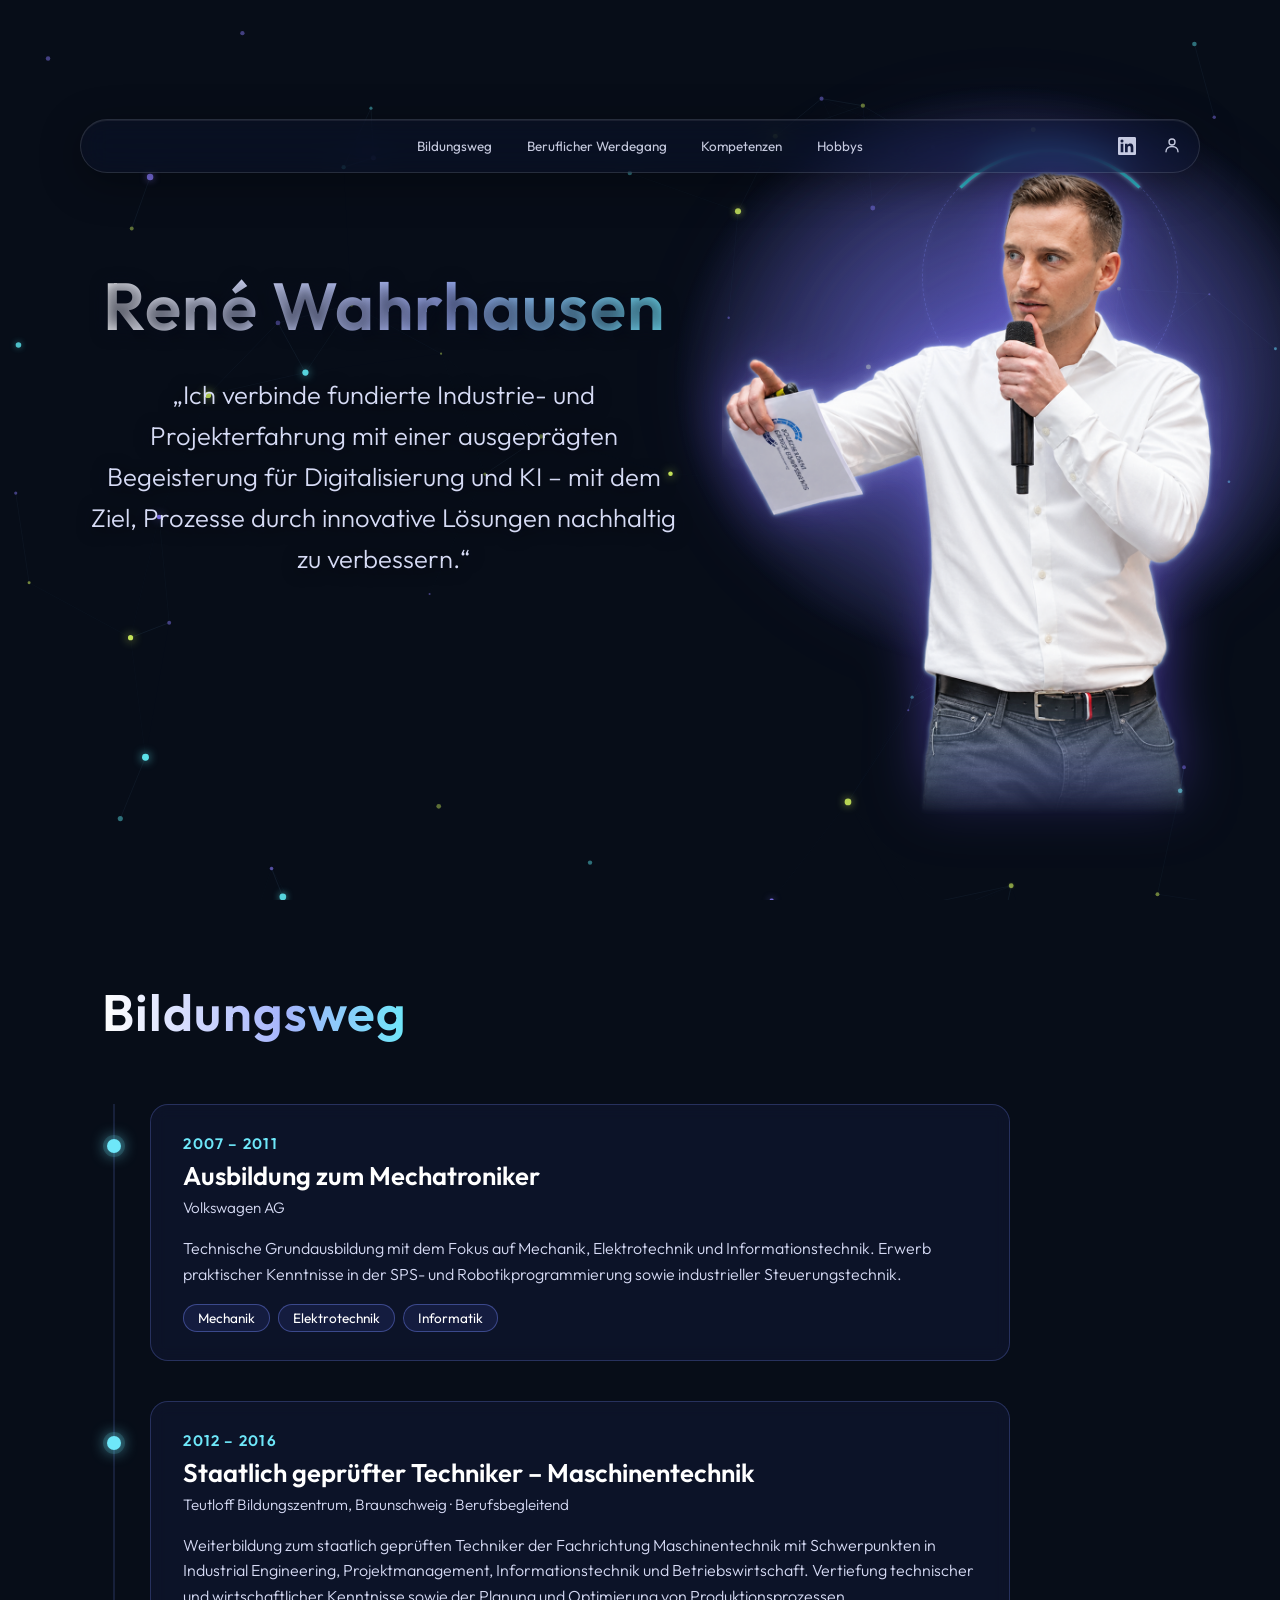
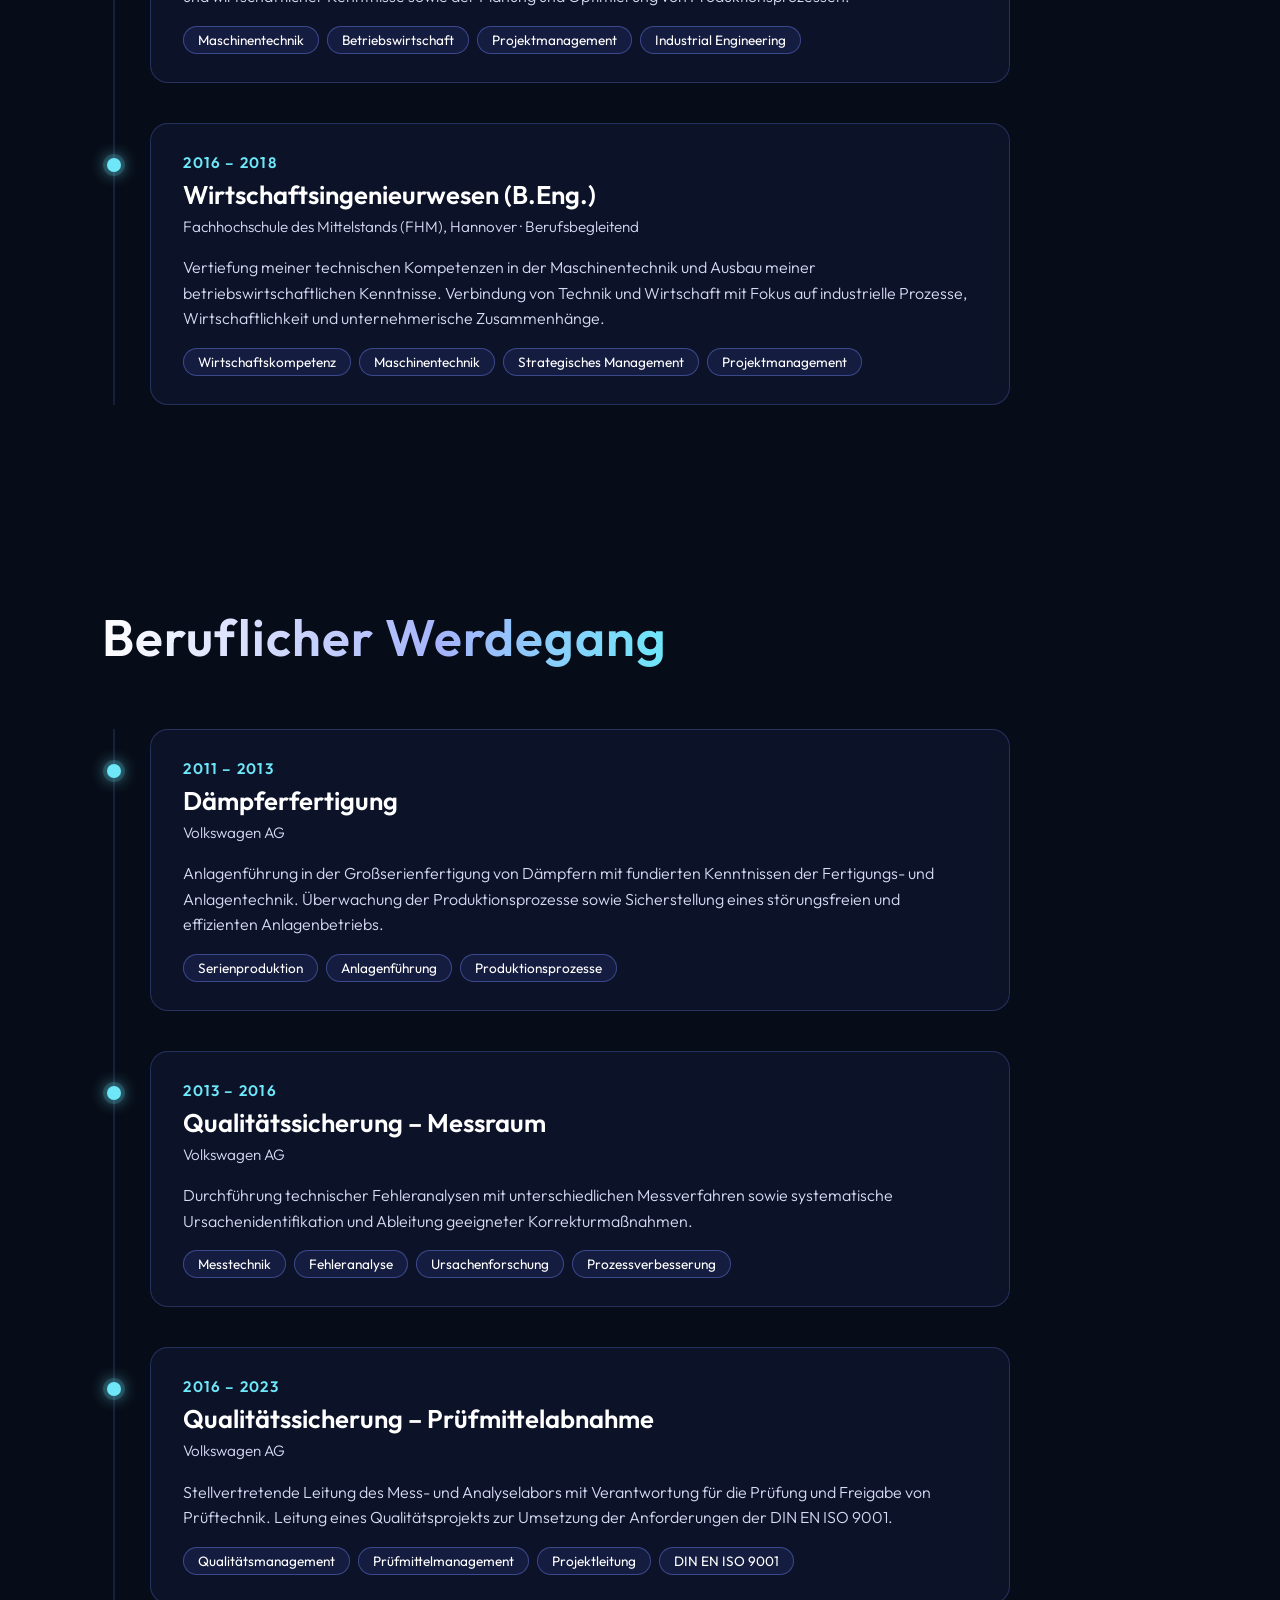
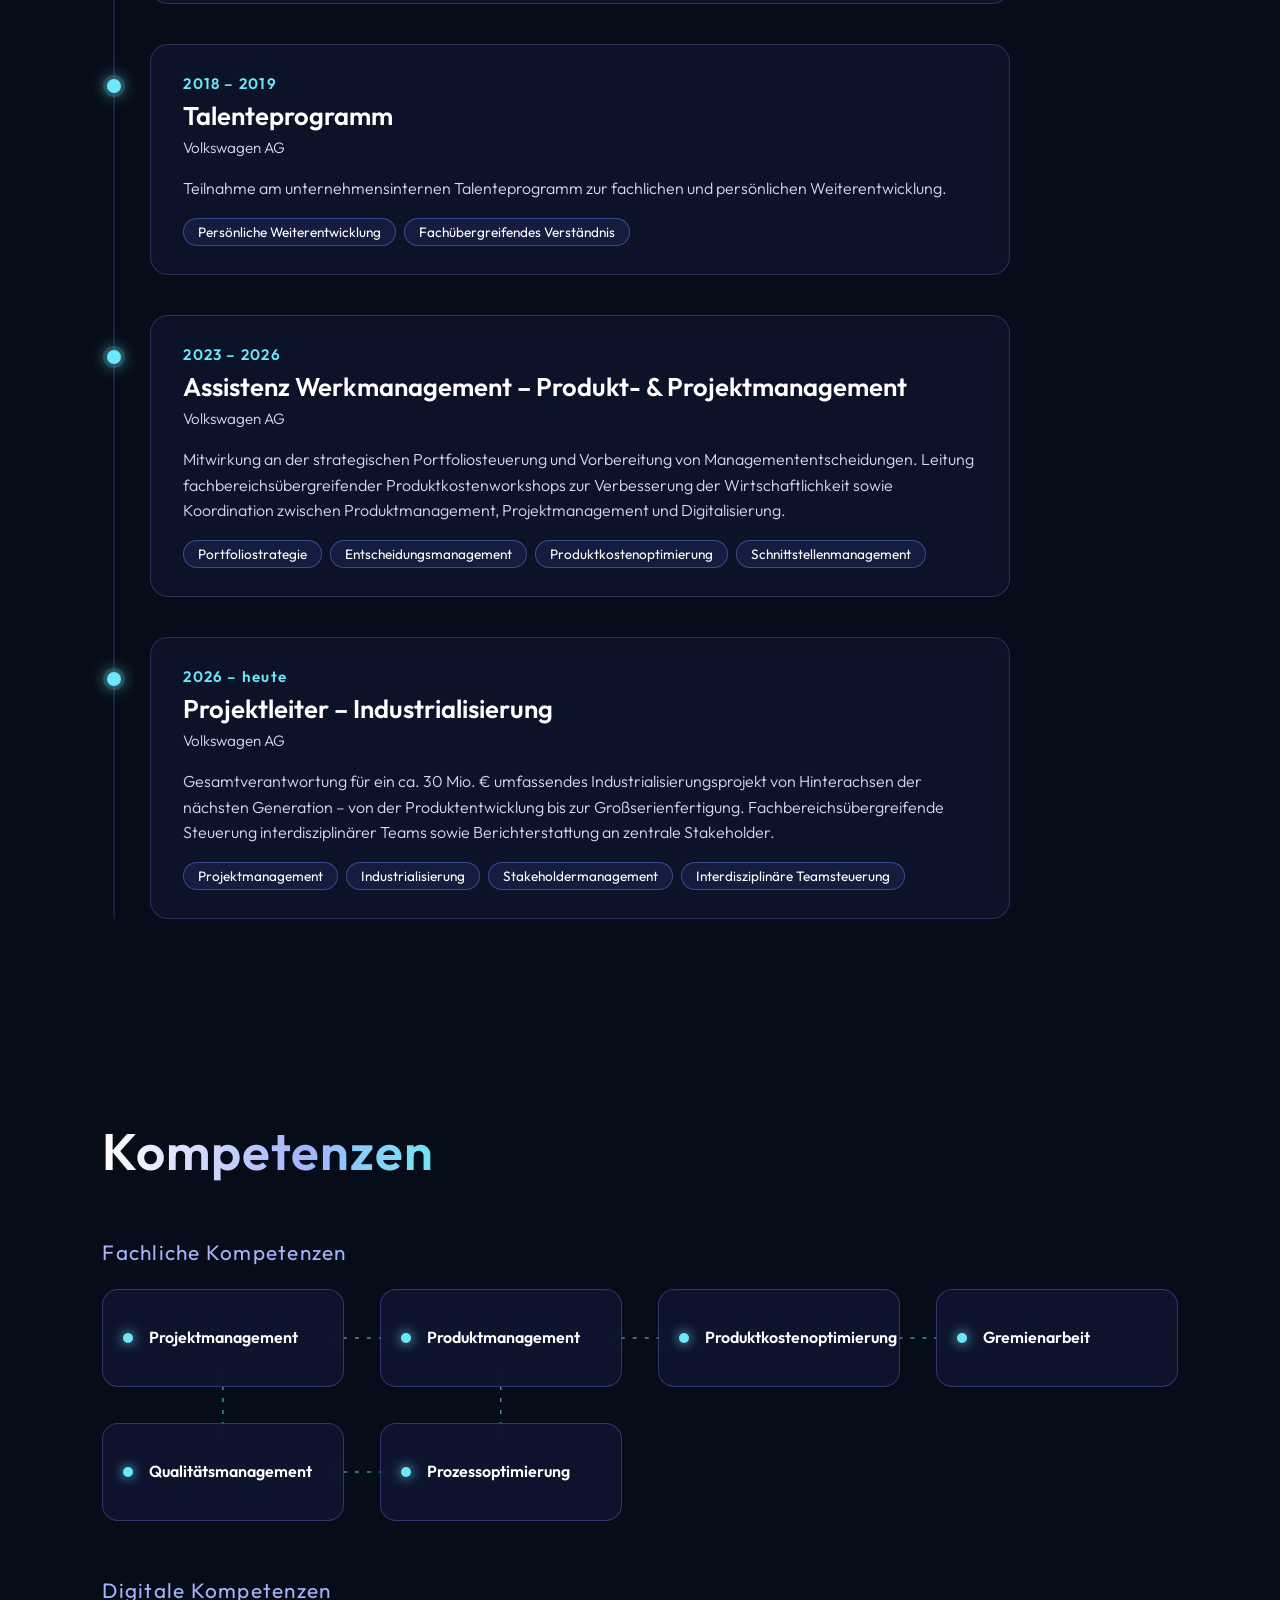
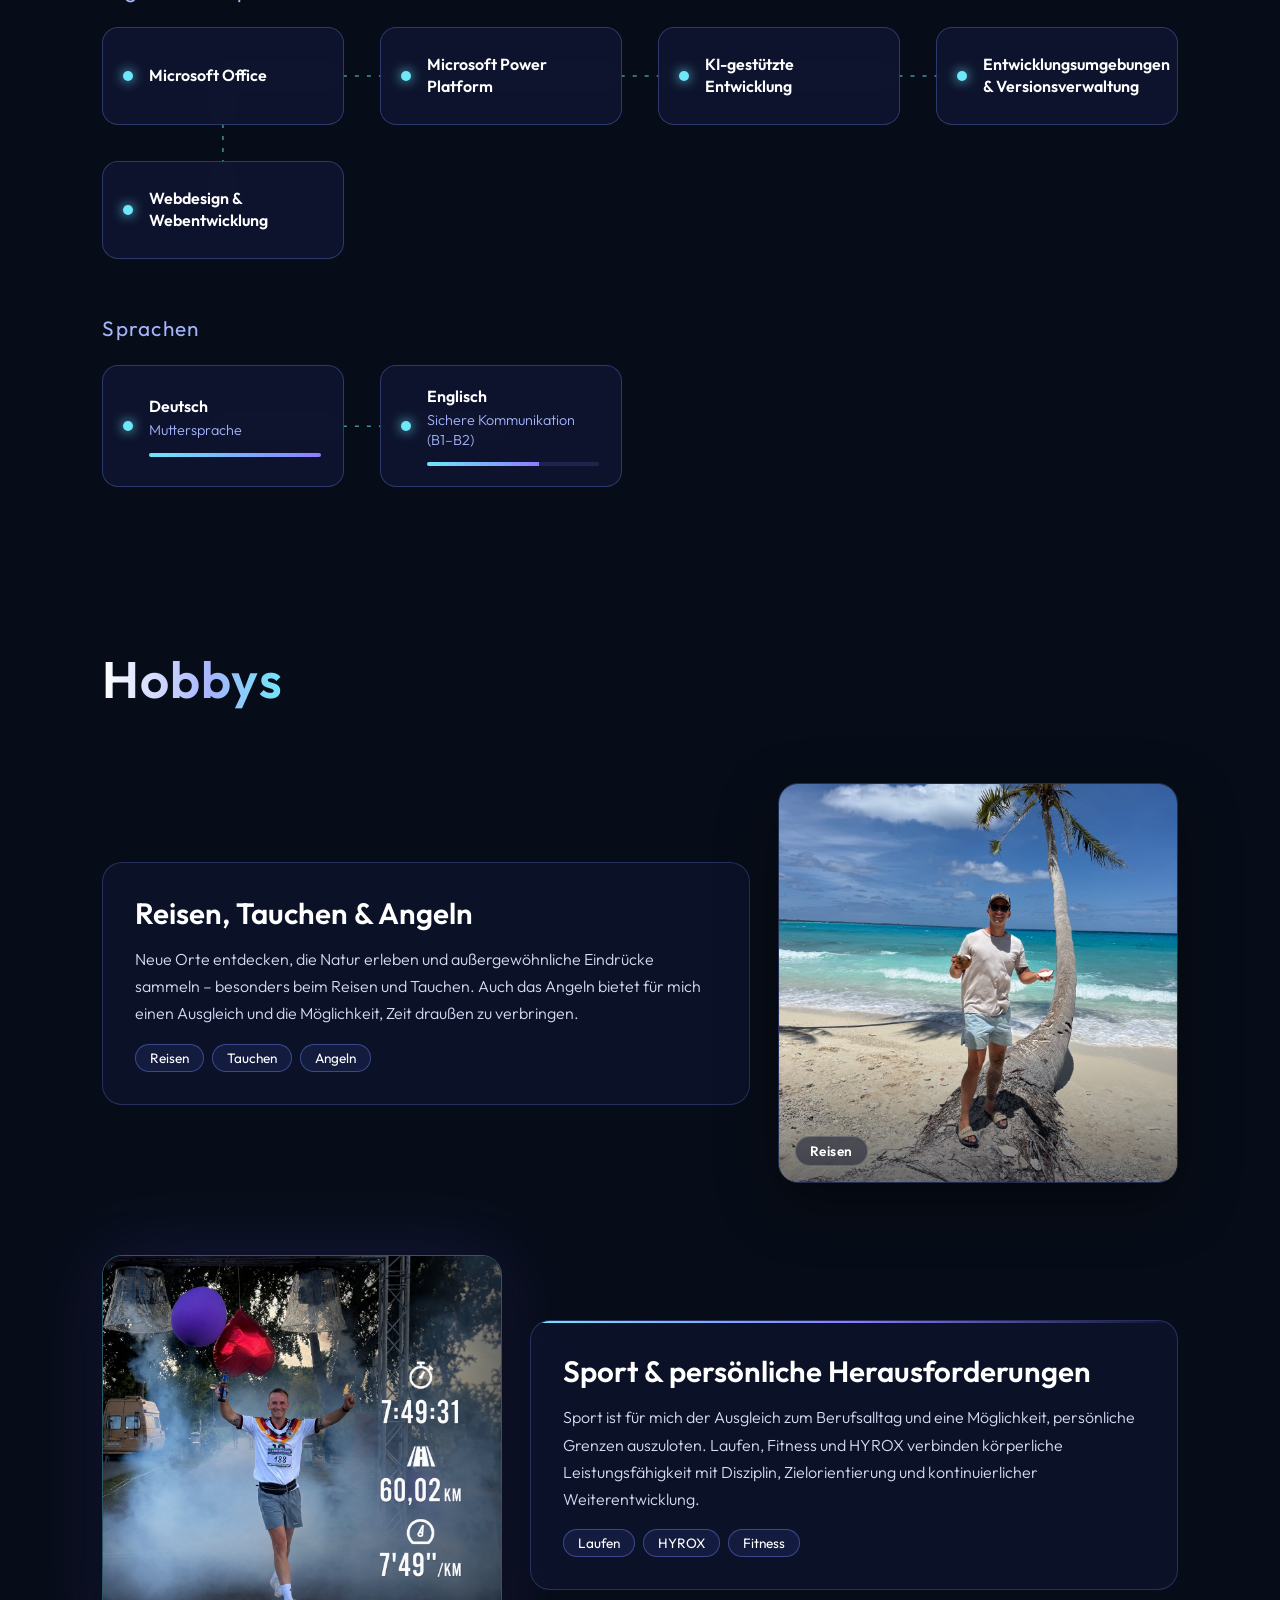
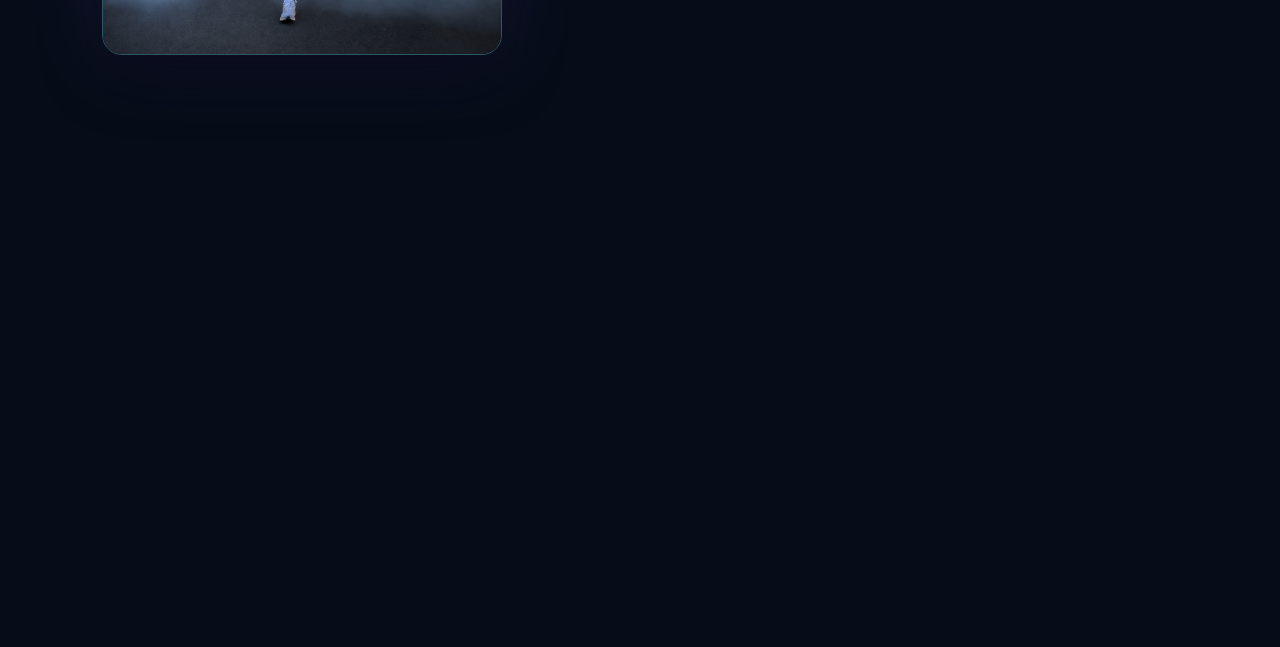
==== commit 18ac9f7f: "Texte und Fokusthemen im Werdegang aktualisiert, KI-Karte mit einem Symbol Co-Authored-By: Claude Op" ====
--- a/index.html
+++ b/index.html
@@ -71,7 +71,7 @@
                 <span class="jahr">2007 – 2011</span>
                 <h3>Ausbildung zum Mechatroniker</h3>
                 <p class="ort">Volkswagen AG</p>
-                <p>Technische Grundausbildung an der Schnittstelle von Mechanik, Elektrotechnik und Steuerungstechnik mit starkem Praxisbezug.</p>
+                <p>Technische Grundausbildung mit dem Fokus auf Mechanik, Elektrotechnik und Informationstechnik. Erwerb praktischer Kenntnisse in der SPS- und Robotikprogrammierung sowie industrieller Steuerungstechnik.</p>
                 <ul class="tags">
                     <li>Mechanik</li>
                     <li>Elektrotechnik</li>
@@ -83,11 +83,12 @@
                 <span class="jahr">2012 – 2016</span>
                 <h3>Staatlich geprüfter Techniker – Maschinentechnik</h3>
                 <p class="ort">Teutloff Bildungszentrum, Braunschweig · Berufsbegleitend</p>
-                <p>Vertiefung technischer Kenntnisse in der Maschinentechnik sowie in der Planung und Optimierung technischer Abläufe.</p>
+                <p>Weiterbildung zum staatlich geprüften Techniker der Fachrichtung Maschinentechnik mit Schwerpunkten in Industrial Engineering, Projektmanagement, Informationstechnik und Betriebswirtschaft. Vertiefung technischer und wirtschaftlicher Kenntnisse sowie der Planung und Optimierung von Produktionsprozessen.</p>
                 <ul class="tags">
                     <li>Maschinentechnik</li>
-                    <li>Projektplanung</li>
-                    <li>Produktionsprozesse</li>
+                    <li>Betriebswirtschaft</li>
+                    <li>Projektmanagement</li>
+                    <li>Industrial Engineering</li>
                 </ul>
             </li>
 
@@ -95,11 +96,12 @@
                 <span class="jahr">2016 – 2018</span>
                 <h3>Wirtschaftsingenieurwesen (B.Eng.)</h3>
                 <p class="ort">Fachhochschule des Mittelstands (FHM), Hannover · Berufsbegleitend</p>
-                <p>Verbindung von technischem Know-how und betriebswirtschaftlichem Denken mit Fokus auf wirtschaftliche Zusammenhänge und industrielle Prozesse.</p>
-                <ul class="tags">
-                    <li>Maschinenbau</li>
-                    <li>Betriebswirtschaft</li>
-                    <li>Prozessmanagement</li>
+                <p>Vertiefung meiner technischen Kompetenzen in der Maschinentechnik und Ausbau meiner betriebswirtschaftlichen Kenntnisse. Verbindung von Technik und Wirtschaft mit Fokus auf industrielle Prozesse, Wirtschaftlichkeit und unternehmerische Zusammenhänge.</p>
+                <ul class="tags">
+                    <li>Wirtschaftskompetenz</li>
+                    <li>Maschinentechnik</li>
+                    <li>Strategisches Management</li>
+                    <li>Projektmanagement</li>
                 </ul>
             </li>
         </ol>
@@ -112,7 +114,7 @@
                 <span class="jahr">2011 – 2013</span>
                 <h3>Dämpferfertigung</h3>
                 <p class="ort">Volkswagen AG</p>
-                <p>Bedienung und Überwachung von Fertigungsanlagen in der Serienproduktion sowie Sicherstellung eines störungsfreien Produktionsablaufs.</p>
+                <p>Anlagenführung in der Großserienfertigung von Dämpfern mit fundierten Kenntnissen der Fertigungs- und Anlagentechnik. Überwachung der Produktionsprozesse sowie Sicherstellung eines störungsfreien und effizienten Anlagenbetriebs.</p>
                 <ul class="tags">
                     <li>Serienproduktion</li>
                     <li>Anlagenführung</li>
@@ -174,7 +176,7 @@
                 <span class="jahr">2026 – heute</span>
                 <h3>Projektleiter – Industrialisierung</h3>
                 <p class="ort">Volkswagen AG</p>
-                <p>Gesamtverantwortung für die Industrialisierung von Hinterachsen in der Großserie mit einem Projektvolumen von ca. 50 Mio. €. Steuerung interdisziplinärer Teams und Koordination zentraler Stakeholder über mehrere Fachbereiche hinweg.</p>
+                <p>Gesamtverantwortung für ein ca. 30 Mio. € umfassendes Industrialisierungsprojekt von Hinterachsen der nächsten Generation – von der Produktentwicklung bis zur Großserienfertigung. Fachbereichsübergreifende Steuerung interdisziplinärer Teams sowie Berichterstattung an zentrale Stakeholder.</p>
                 <ul class="tags">
                     <li>Projektmanagement</li>
                     <li>Industrialisierung</li>
@@ -285,20 +287,10 @@
             </article>
 
             <article class="hobby hobby-karte hobby-ki">
-                <div class="hobby-icons" aria-hidden="true">
-                    <span class="hobby-icon">
-                        <!-- Lucide "code-xml" -->
-                        <svg viewBox="0 0 24 24"><path d="m18 16 4-4-4-4"/><path d="m6 8-4 4 4 4"/><path d="m14.5 4-5 16"/></svg>
-                    </span>
-                    <span class="hobby-icon klein">
-                        <!-- Lucide "cpu" -->
-                        <svg viewBox="0 0 24 24"><rect width="16" height="16" x="4" y="4" rx="2"/><rect width="6" height="6" x="9" y="9" rx="1"/><path d="M15 2v2M15 20v2M2 15h2M2 9h2M20 15h2M20 9h2M9 2v2M9 20v2"/></svg>
-                    </span>
-                    <span class="hobby-icon klein">
-                        <!-- Lucide "smartphone" -->
-                        <svg viewBox="0 0 24 24"><rect width="14" height="20" x="5" y="2" rx="2"/><path d="M12 18h.01"/></svg>
-                    </span>
-                </div>
+                <span class="hobby-icon" aria-hidden="true">
+                    <!-- Lucide "cpu" -->
+                    <svg viewBox="0 0 24 24"><rect width="16" height="16" x="4" y="4" rx="2"/><rect width="6" height="6" x="9" y="9" rx="1"/><path d="M15 2v2M15 20v2M2 15h2M2 9h2M20 15h2M20 9h2M9 2v2M9 20v2"/></svg>
+                </span>
                 <h3>KI &amp; digitale Projekte</h3>
                 <p>Ich beschäftige mich mit den Möglichkeiten künstlicher Intelligenz und nutze KI-gestützte Werkzeuge, um eigene digitale Ideen umzusetzen. Dazu gehören die Gestaltung und Entwicklung persönlicher Webseiten sowie die Konzeption und Umsetzung von Apps und digitalen Anwendungen.</p>
                 <ul class="tags">
--- a/hobbys.css
+++ b/hobbys.css
@@ -146,12 +146,6 @@
     overflow: hidden;
 }
 
-.hobby-icons {
-    display: flex;
-    align-items: center;
-    gap: 10px;
-}
-
 .hobby-icon {
     display: inline-grid;
     place-items: center;
@@ -162,13 +156,6 @@
     border-radius: 16px;
 }
 
-.hobby-icon.klein {
-    width: 40px;
-    height: 40px;
-    border-radius: 12px;
-    opacity: 0.8;
-}
-
 .hobby-icon svg {
     width: 26px;
     height: 26px;
@@ -179,11 +166,6 @@
     stroke-linejoin: round;
 }
 
-.hobby-icon.klein svg {
-    width: 18px;
-    height: 18px;
-}
-
 /* Finanzen: Akzent Limette */
 .hobby-finanzen .hobby-icon {
     color: #c8e65a;
@@ -206,13 +188,6 @@
     box-shadow: 0 0 24px rgba(110, 231, 249, 0.2);
 }
 
-.hobby-ki .hobby-icon.klein {
-    color: #a5b4fc;
-    border-color: rgba(139, 124, 255, 0.35);
-    background: rgba(139, 124, 255, 0.08);
-    box-shadow: none;
-}
-
 .hobby-ki {
     background:
         radial-gradient(circle at 100% 0%, rgba(139, 124, 255, 0.16), transparent 50%),
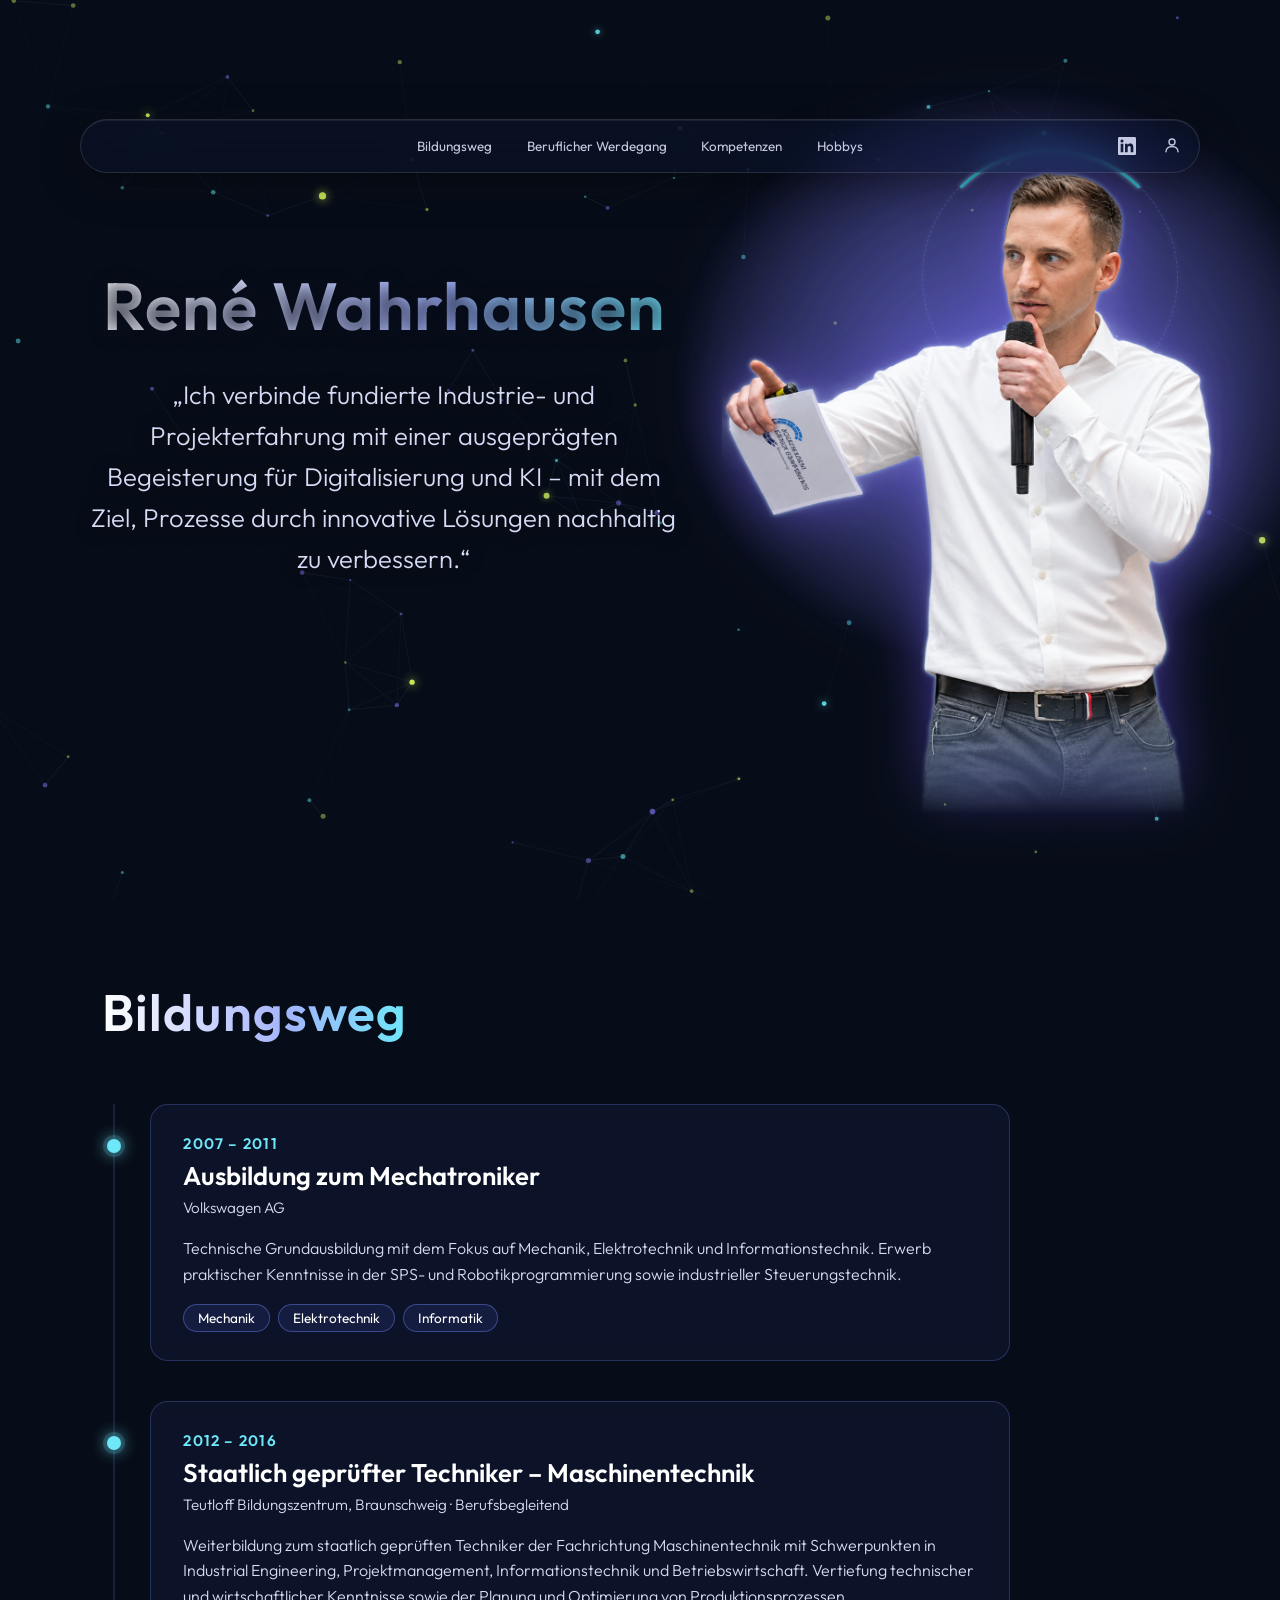
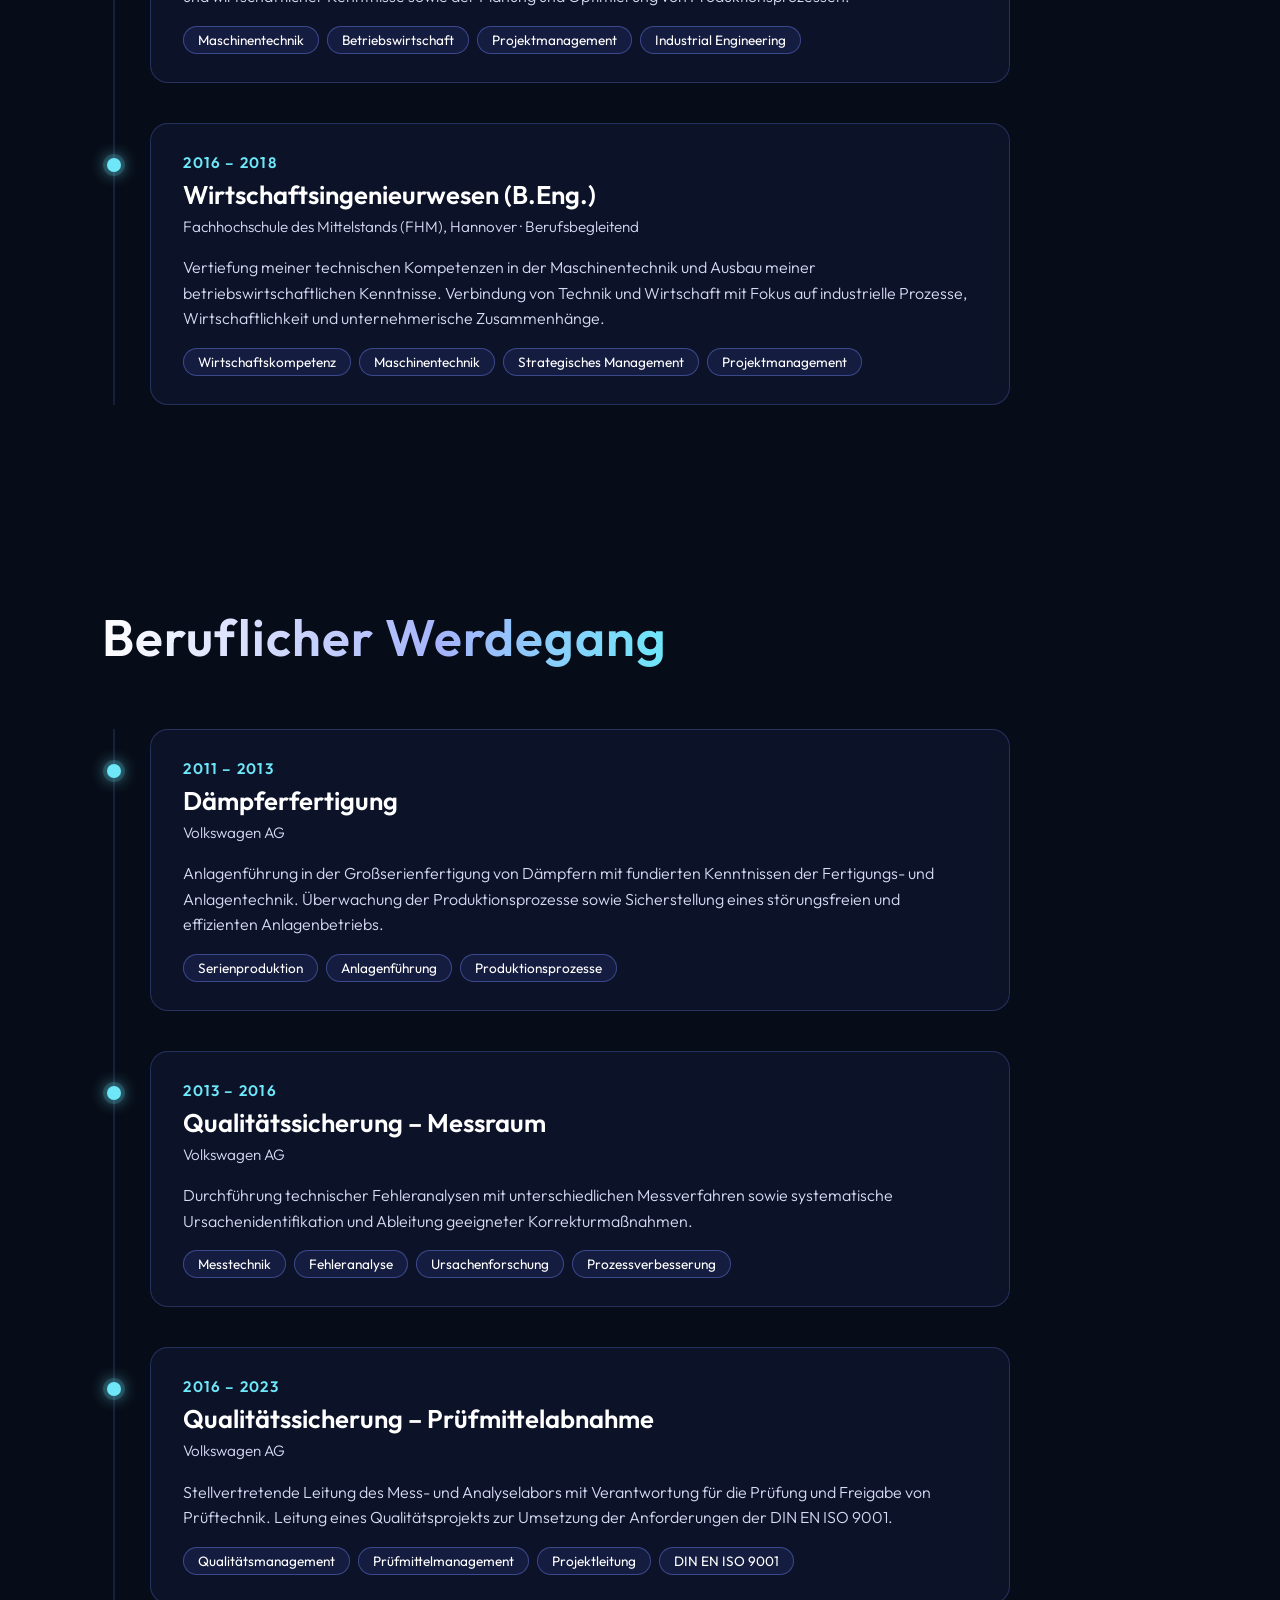
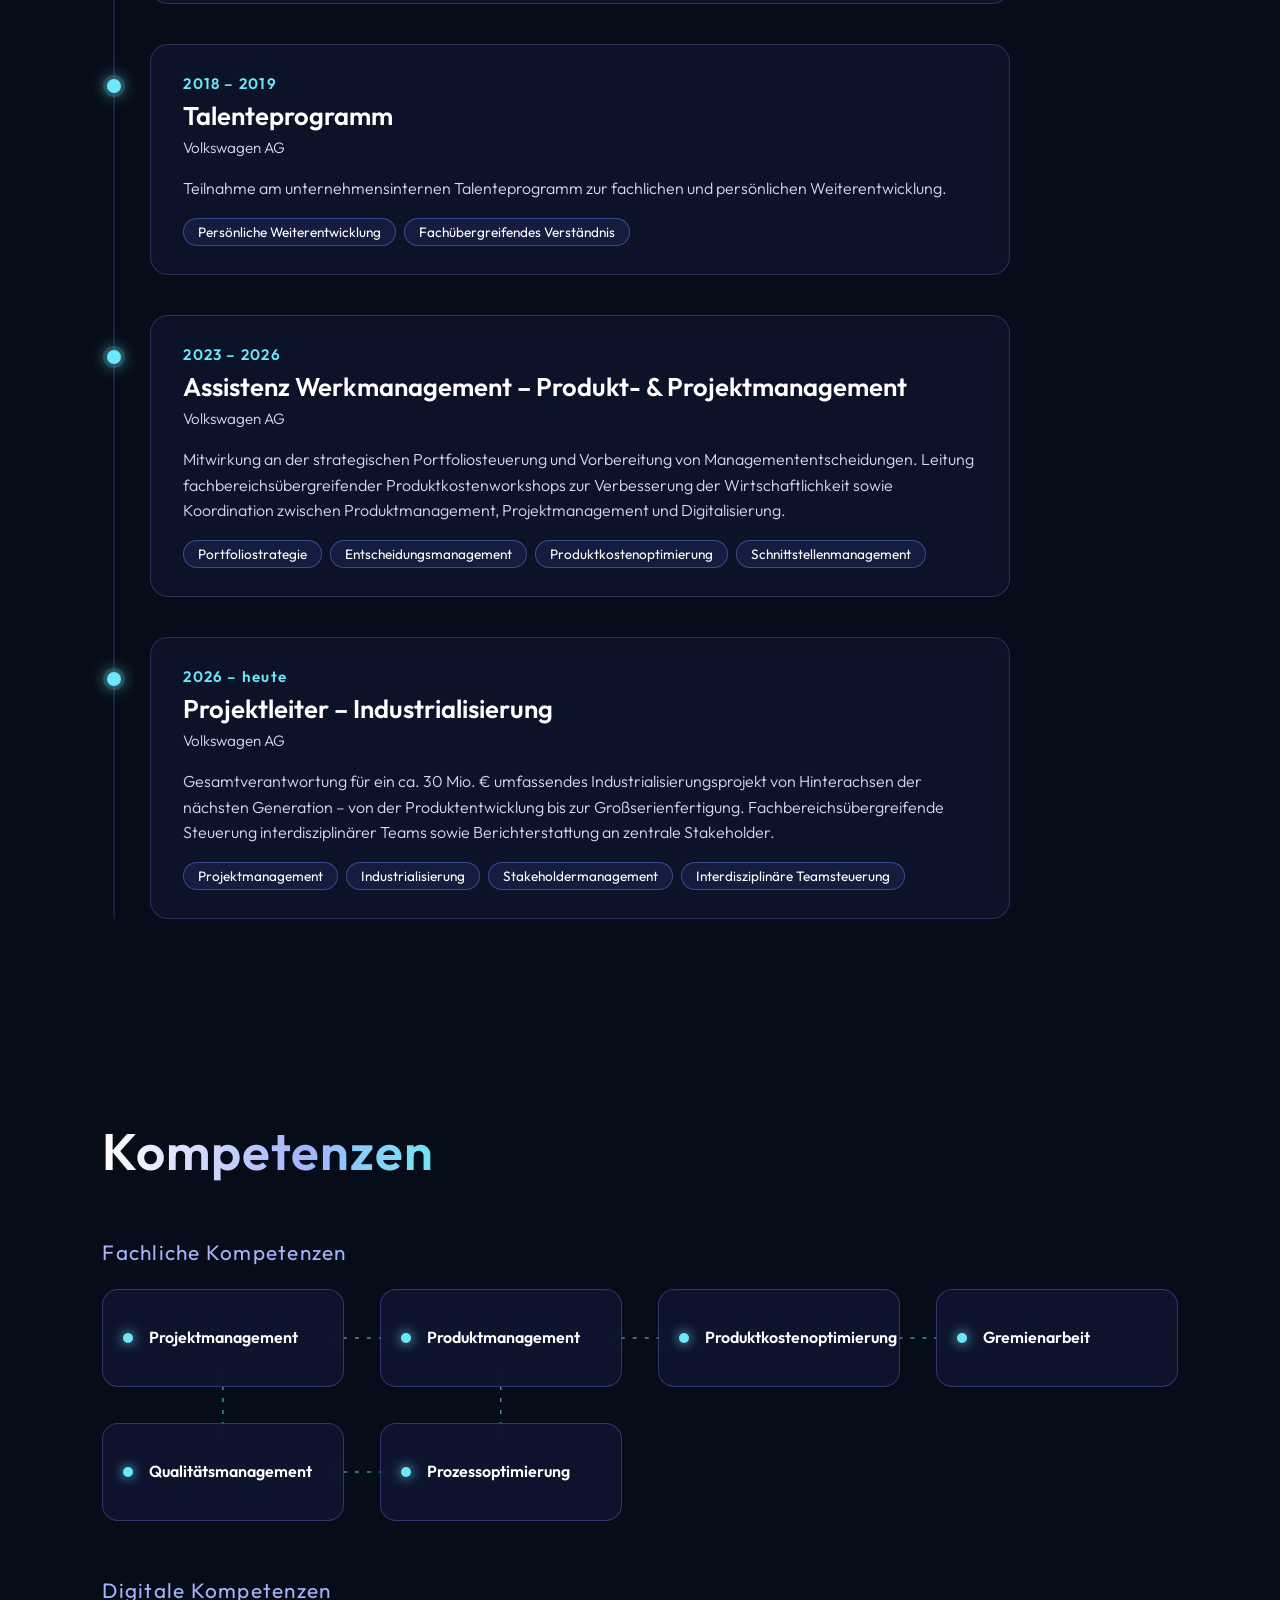
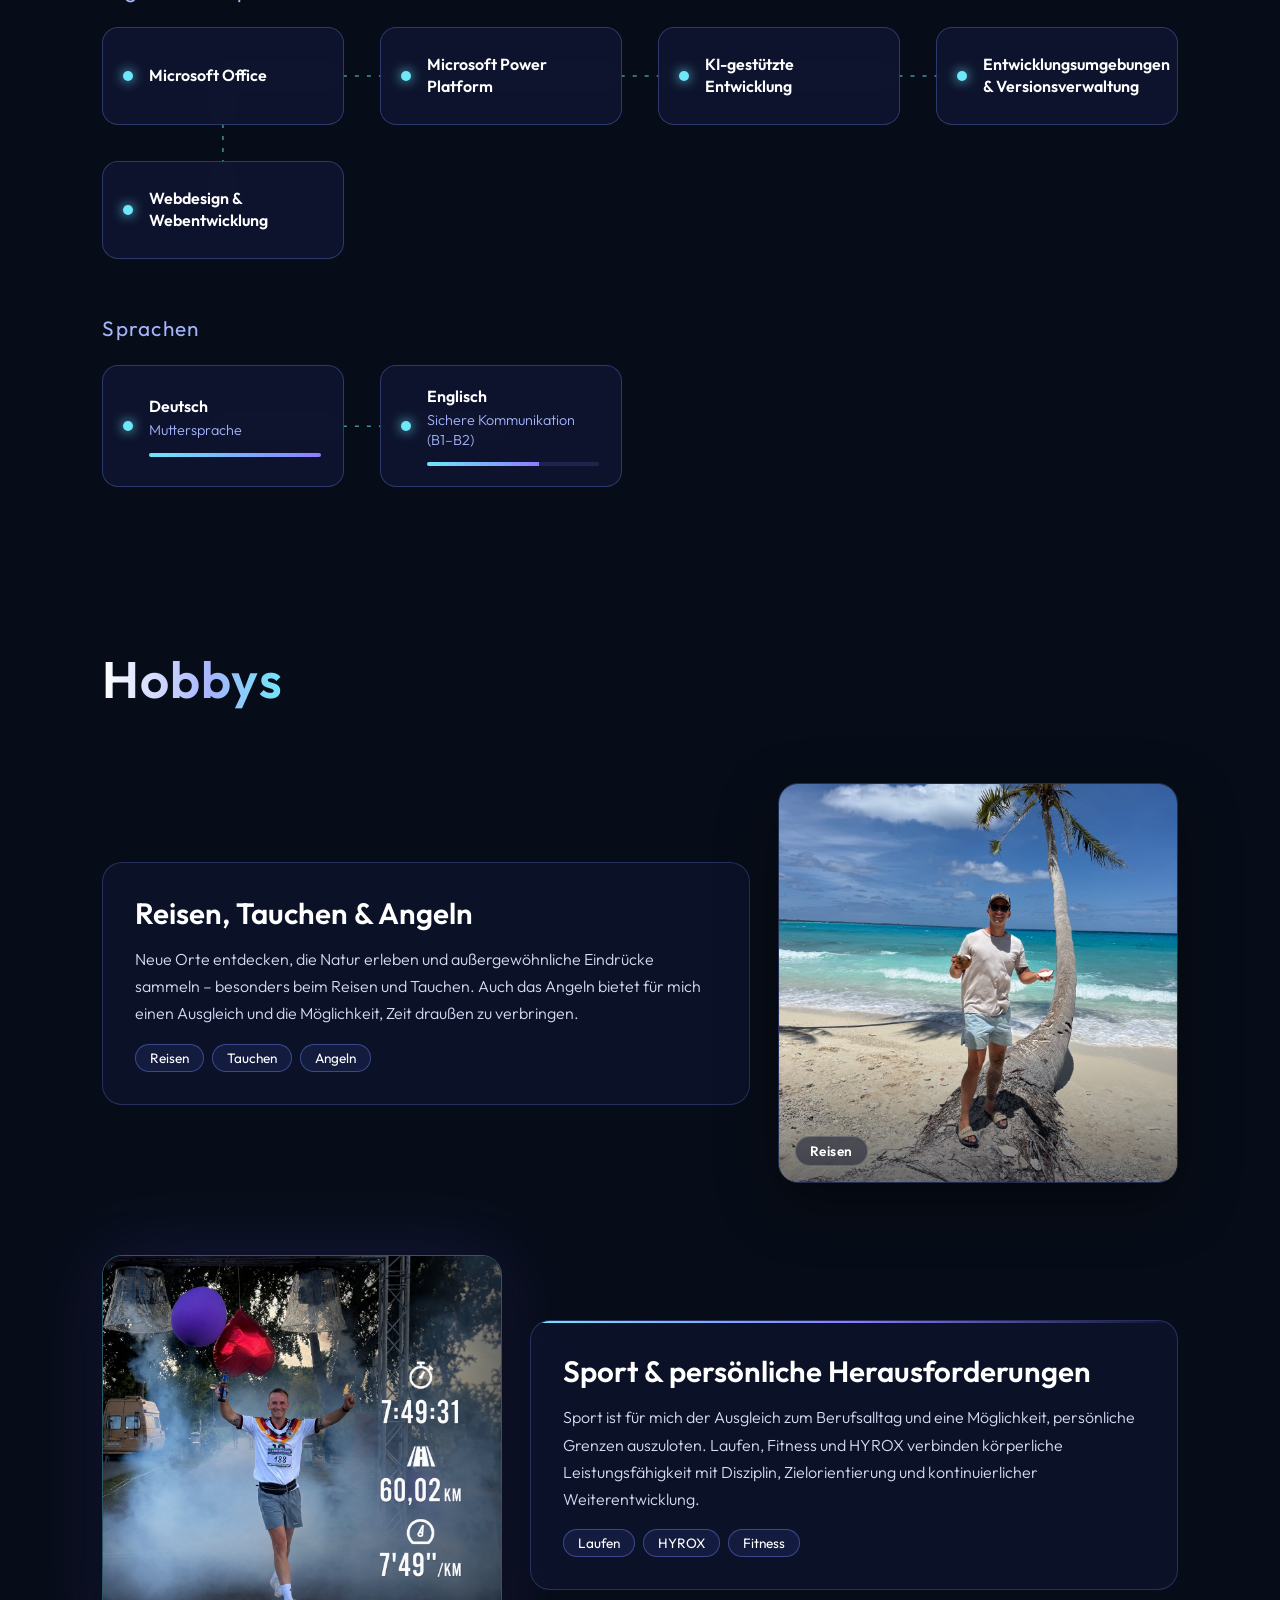
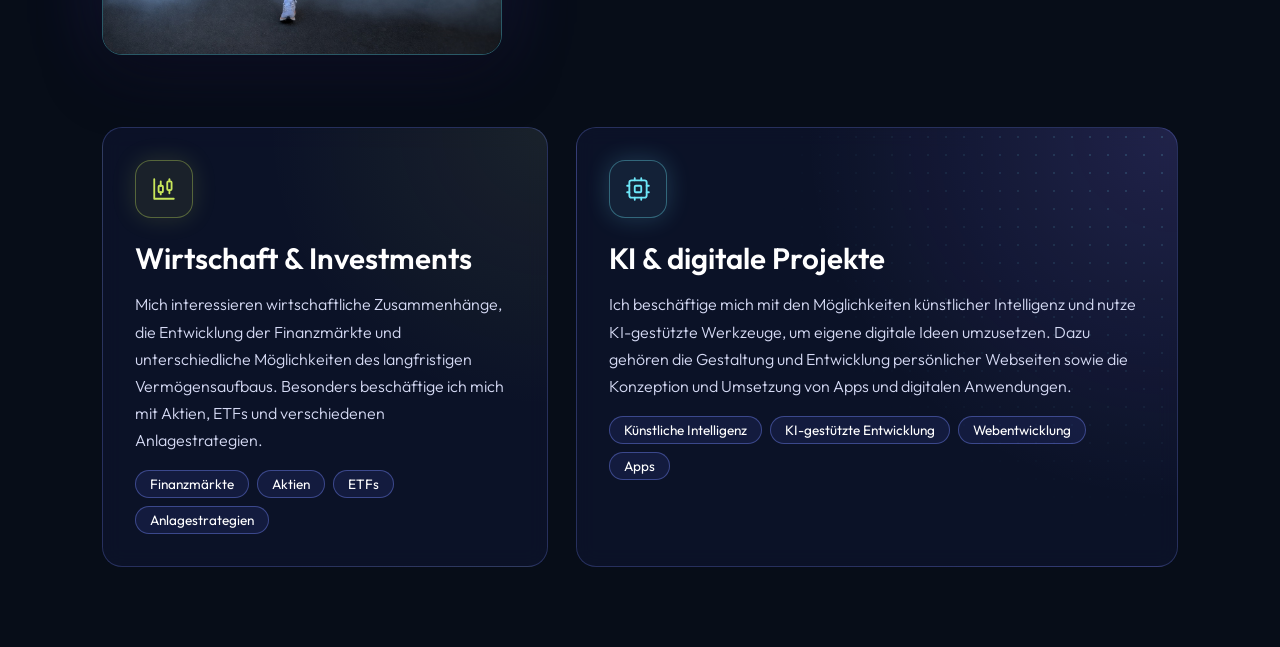
==== commit 617f8e3d: "Favicon und Web-Manifest hinzugefügt Co-Authored-By: Claude Opus 5.5 <noreply@anthropic.com>" ====
--- a/index.html
+++ b/index.html
@@ -4,6 +4,11 @@
     <meta charset="UTF-8">
     <meta name="viewport" content="width=device-width, initial-scale=1.0">
     <title>René Wahrhausen</title>
+    <link rel="icon" href="favicon.ico" sizes="any">
+    <link rel="icon" type="image/png" sizes="32x32" href="favicon-32.png">
+    <link rel="apple-touch-icon" href="apple-touch-icon.png">
+    <link rel="manifest" href="site.webmanifest">
+    <meta name="theme-color" content="#070D18">
     <link rel="preconnect" href="https://fonts.googleapis.com">
     <link rel="preconnect" href="https://fonts.gstatic.com" crossorigin>
     <link rel="stylesheet" href="https://fonts.googleapis.com/css2?family=Outfit:wght@200;300;400;600&display=swap">
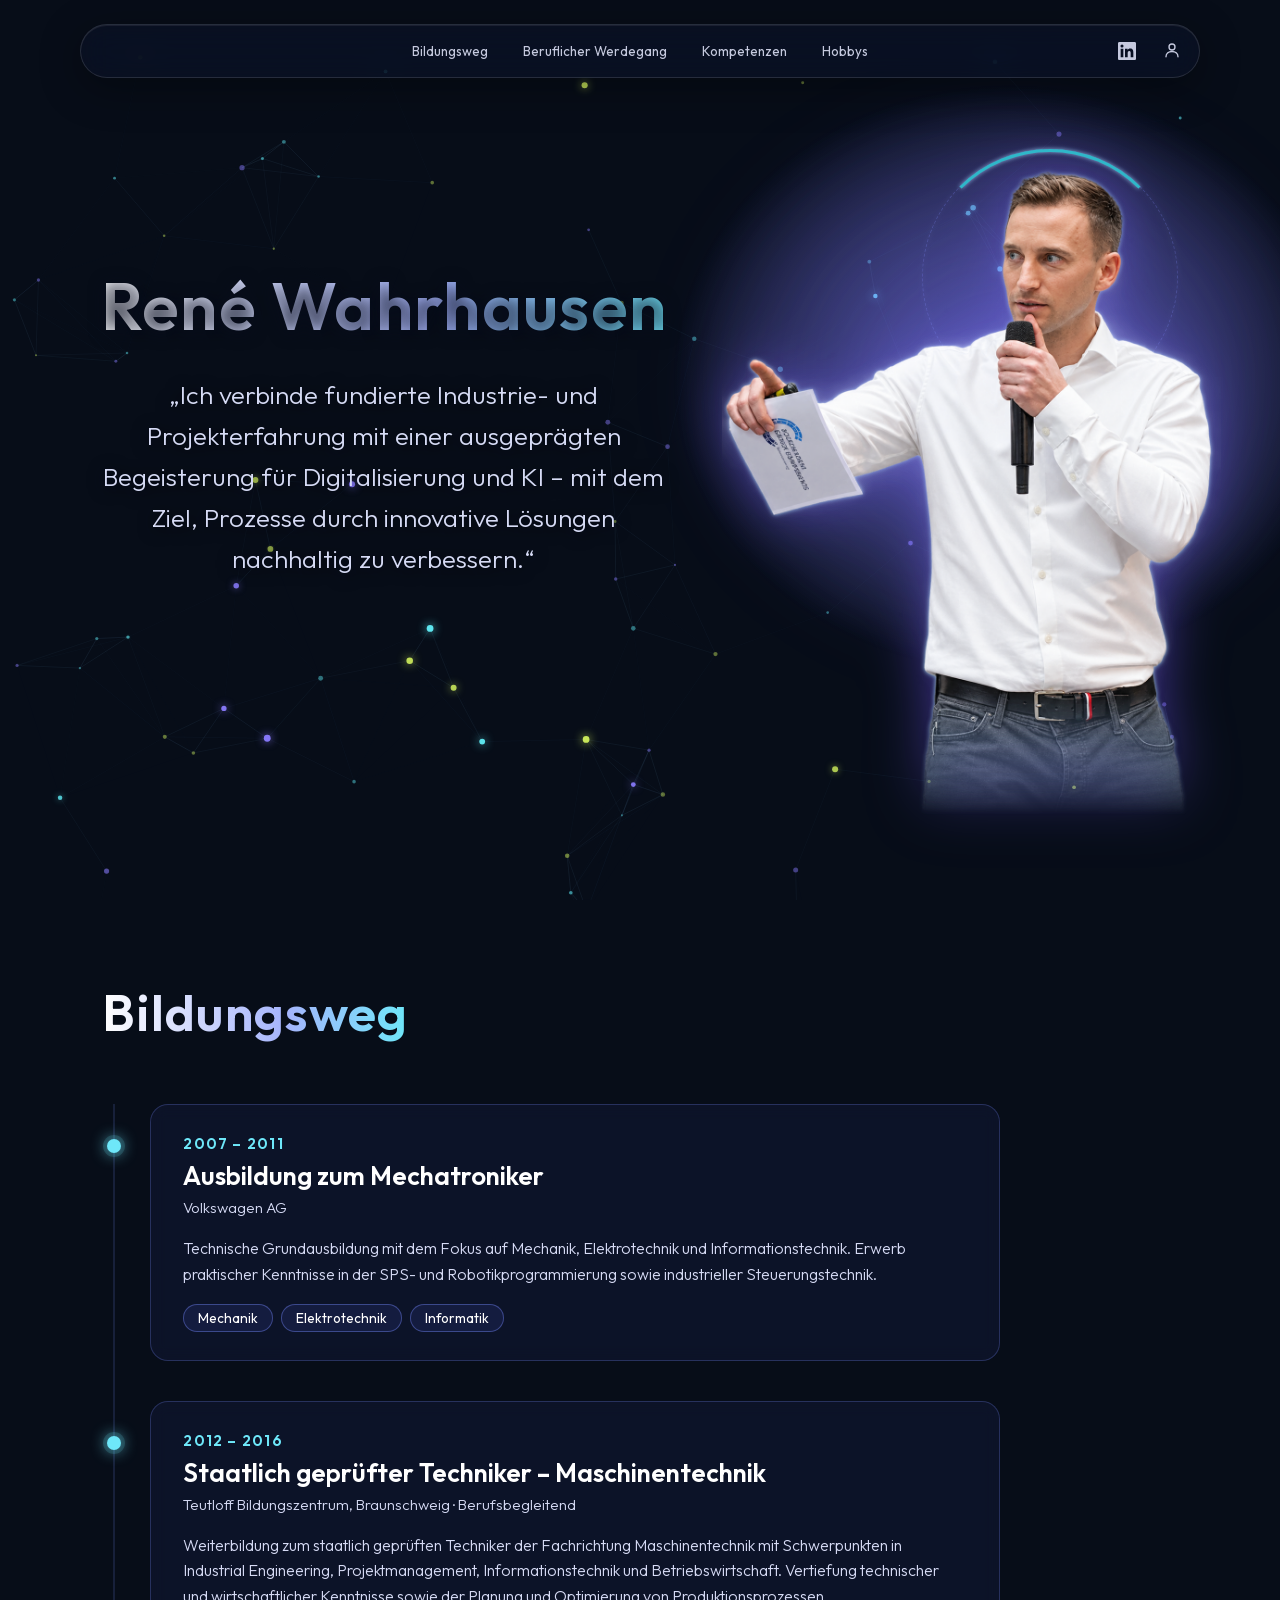
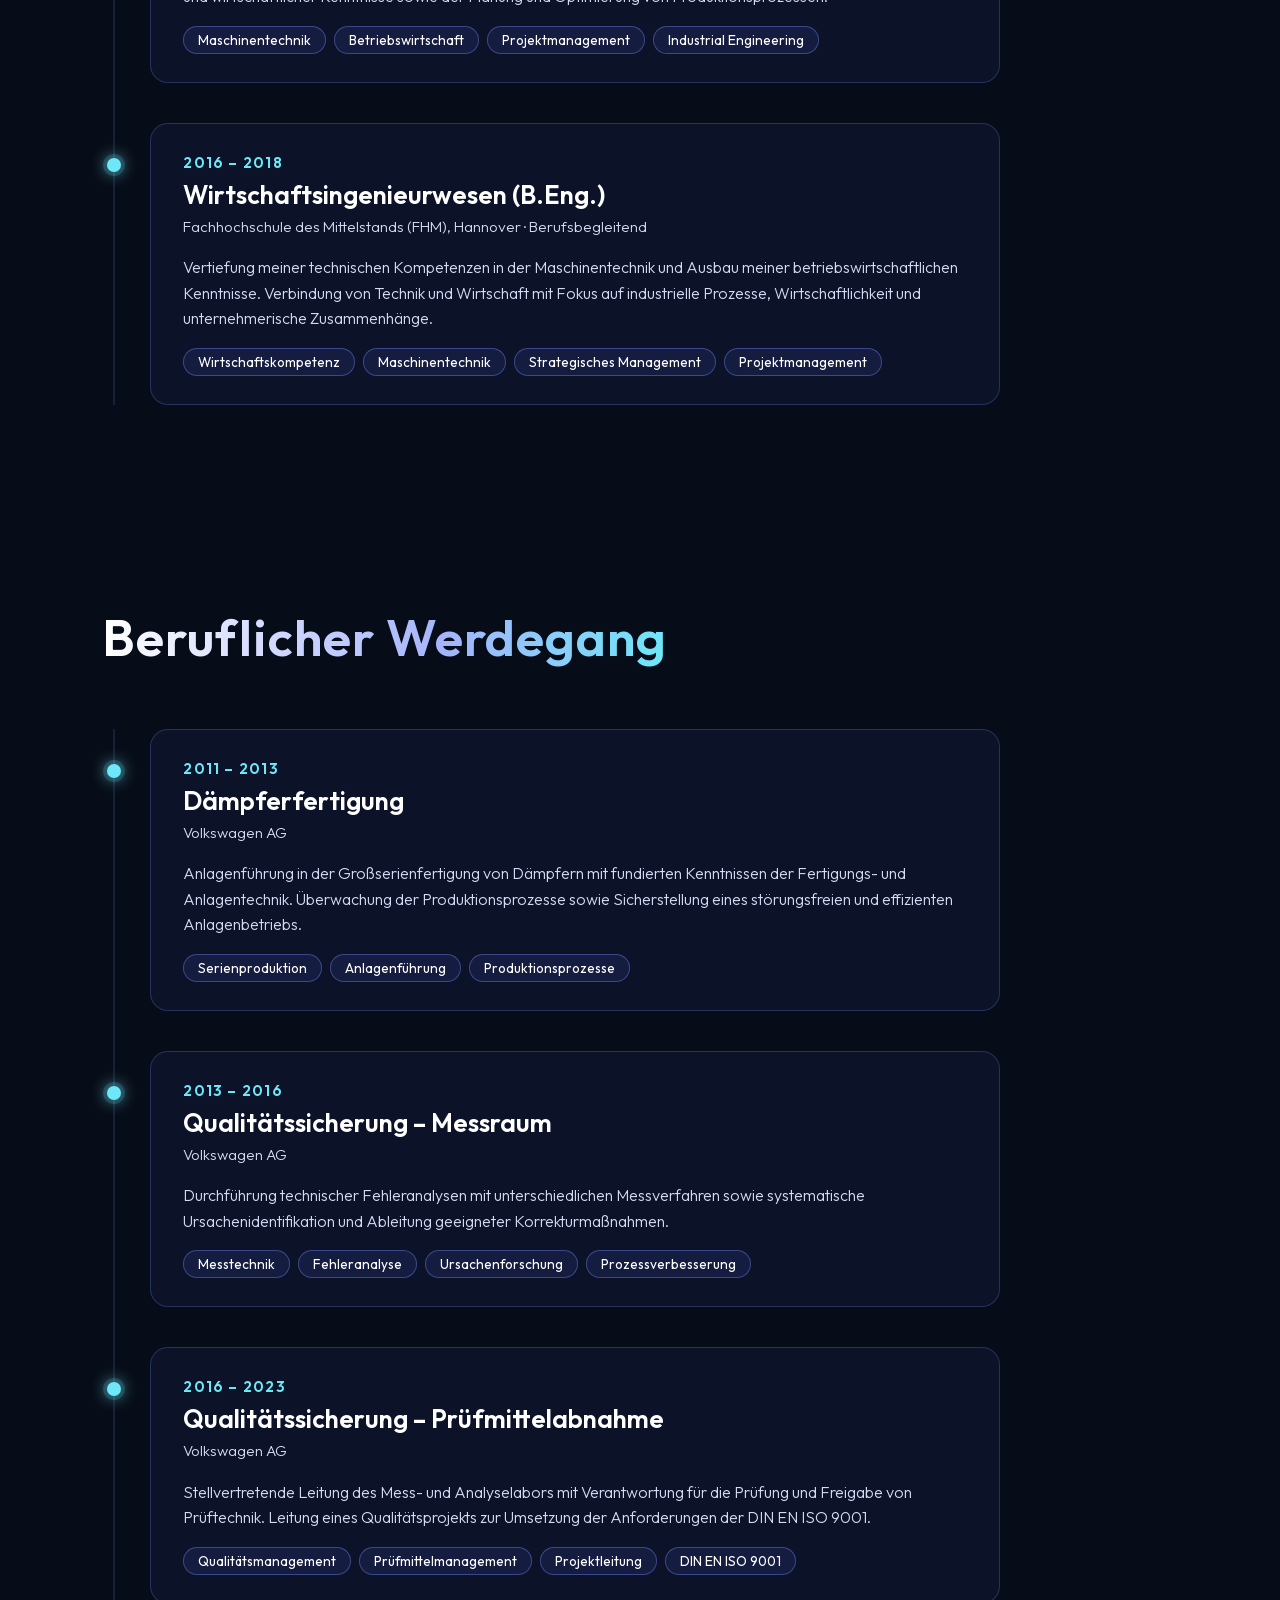
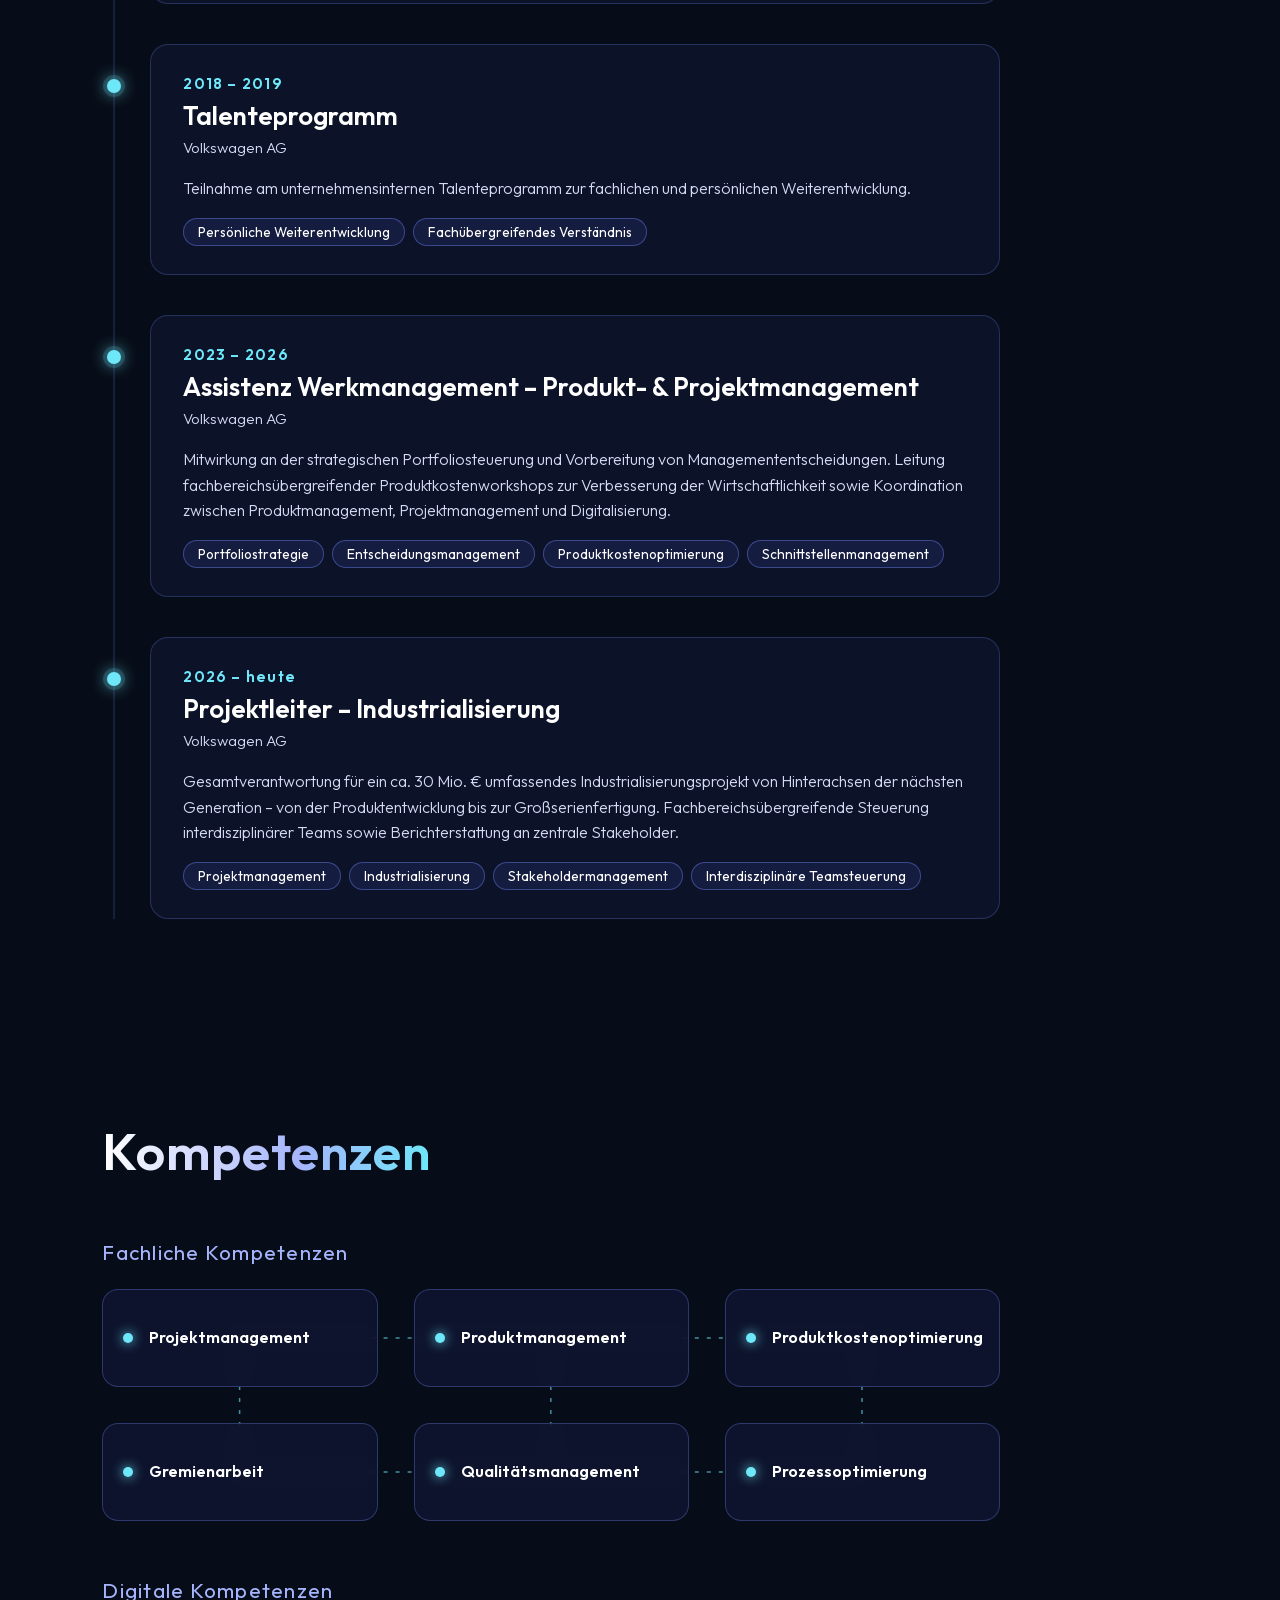
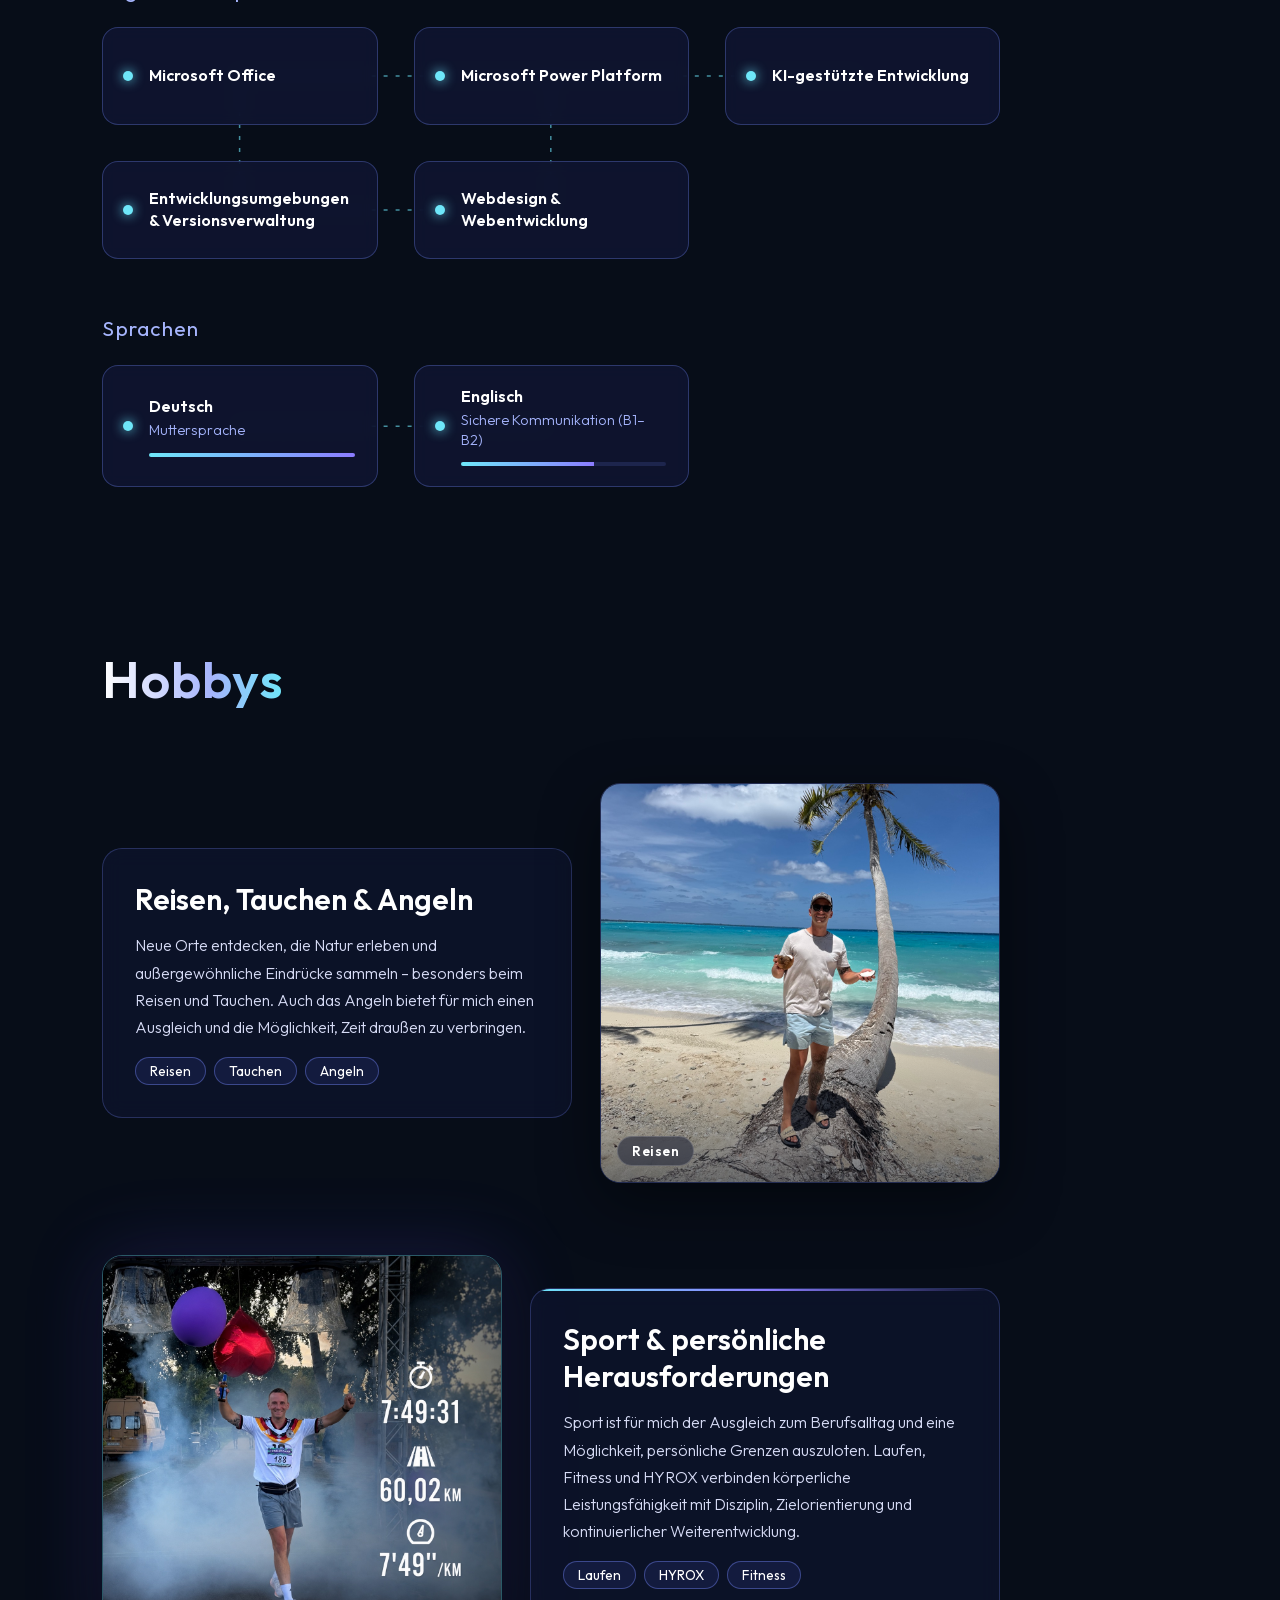
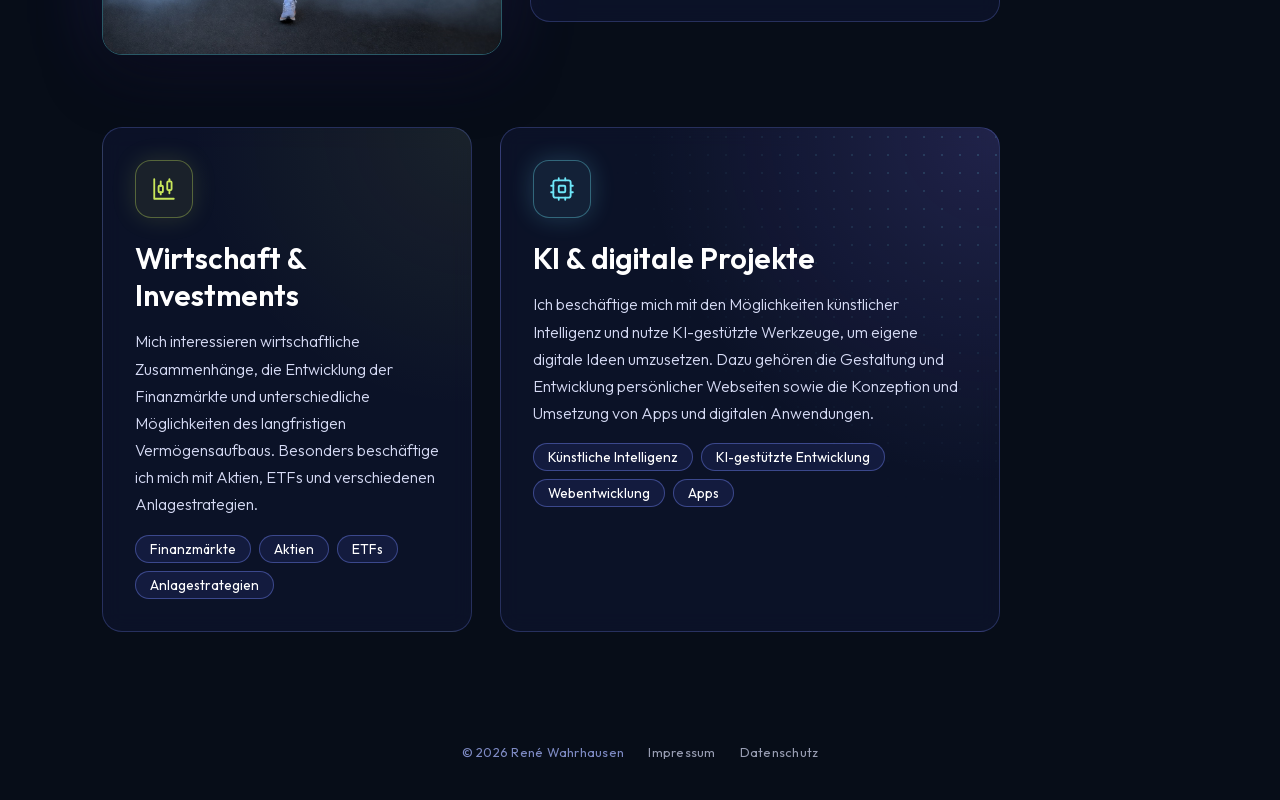
==== commit 705127c5: "Navigation dockt beim Scrollen rechts an, Impressum und Datenschutz, Schrift lokal eingebunden Co-Au" ====
--- a/index.html
+++ b/index.html
@@ -9,9 +9,7 @@
     <link rel="apple-touch-icon" href="apple-touch-icon.png">
     <link rel="manifest" href="site.webmanifest">
     <meta name="theme-color" content="#070D18">
-    <link rel="preconnect" href="https://fonts.googleapis.com">
-    <link rel="preconnect" href="https://fonts.gstatic.com" crossorigin>
-    <link rel="stylesheet" href="https://fonts.googleapis.com/css2?family=Outfit:wght@200;300;400;600&display=swap">
+    <link rel="preload" href="fonts/outfit-latin.woff2" as="font" type="font/woff2" crossorigin>
     <link rel="stylesheet" href="style.css">
     <link rel="stylesheet" href="nav.css">
     <link rel="stylesheet" href="hobbys.css">
@@ -19,6 +17,44 @@
 <body>
     <canvas id="netz" aria-hidden="true"></canvas>
 
+    <!-- Glas-Navigationsleiste (Styles: nav.css, Verhalten: nav.js).
+         Liegt außerhalb der Bühne, damit position: fixed sich aufs Fenster bezieht. -->
+    <nav class="navleiste" aria-label="Hauptnavigation">
+        <button class="nav-menue-knopf" type="button" aria-expanded="false" aria-controls="nav-links">
+            <svg viewBox="0 0 24 24" aria-hidden="true"><path d="M4 7h16M4 12h16M4 17h16"/></svg>
+            <span class="nav-menue-text">Menü</span>
+        </button>
+
+        <ul class="nav-links" id="nav-links">
+            <li><a href="#bildungsweg">Bildungsweg</a></li>
+            <li><a href="#werdegang">Beruflicher Werdegang</a></li>
+            <li><a href="#kompetenzen">Kompetenzen</a></li>
+            <li><a href="#hobbys">Hobbys</a></li>
+        </ul>
+
+        <div class="nav-aktionen">
+            <a class="nav-icon" href="https://www.linkedin.com/in/ren%C3%A9-wahrhausen-184ab0356"
+               target="_blank" rel="noopener noreferrer"
+               title="LinkedIn-Profil" aria-label="LinkedIn-Profil (öffnet in neuem Tab)">
+                <svg viewBox="0 0 24 24" aria-hidden="true" class="gefuellt"><path d="M20.45 20.45h-3.55v-5.57c0-1.33-.03-3.04-1.85-3.04-1.85 0-2.14 1.45-2.14 2.94v5.67H9.35V9h3.41v1.56h.05c.48-.9 1.64-1.85 3.37-1.85 3.6 0 4.27 2.37 4.27 5.46v6.28zM5.34 7.43a2.06 2.06 0 1 1 0-4.13 2.06 2.06 0 0 1 0 4.13zM7.12 20.45H3.56V9h3.56v11.45zM22.22 0H1.77C.79 0 0 .77 0 1.73v20.54C0 23.23.79 24 1.77 24h20.45c.98 0 1.78-.77 1.78-1.73V1.73C24 .77 23.2 0 22.22 0z"/></svg>
+            </a>
+            <button class="nav-icon" type="button" id="kontakt-knopf"
+                    aria-expanded="false" aria-controls="kontaktkarte"
+                    title="Kontakt" aria-label="Kontaktdaten anzeigen">
+                <svg viewBox="0 0 24 24" aria-hidden="true"><circle cx="12" cy="8" r="4"/><path d="M4 21c0-4.4 3.6-7 8-7s8 2.6 8 7"/></svg>
+            </button>
+        </div>
+
+        <div class="kontaktkarte" id="kontaktkarte" role="dialog" aria-labelledby="kontakt-titel" tabindex="-1">
+            <p class="kontakt-titel" id="kontakt-titel">Kontakt</p>
+            <address>
+                <strong>René Wahrhausen</strong>
+                <span>Mühlenblick 5<br>38528 Adenbüttel</span>
+                <a href="mailto:wahrhausen@gmx.de">wahrhausen@gmx.de</a>
+            </address>
+        </div>
+    </nav>
+
     <section class="start">
     <main class="buehne">
         <div class="person">
@@ -29,42 +65,6 @@
             <h1>René Wahrhausen</h1>
             <blockquote>„Ich verbinde fundierte Industrie- und Projekterfahrung mit einer ausgeprägten Begeisterung für Digitalisierung und KI – mit dem Ziel, Prozesse durch innovative Lösungen nachhaltig zu verbessern.“</blockquote>
         </div>
-        <!-- Glas-Navigationsleiste (Styles: nav.css, Verhalten: nav.js) -->
-        <nav class="navleiste" aria-label="Hauptnavigation">
-            <button class="nav-menue-knopf" type="button" aria-expanded="false" aria-controls="nav-links">
-                <svg viewBox="0 0 24 24" aria-hidden="true"><path d="M4 7h16M4 12h16M4 17h16"/></svg>
-                Menü
-            </button>
-
-            <ul class="nav-links" id="nav-links">
-                <li><a href="#bildungsweg">Bildungsweg</a></li>
-                <li><a href="#werdegang">Beruflicher Werdegang</a></li>
-                <li><a href="#kompetenzen">Kompetenzen</a></li>
-                <li><a href="#hobbys">Hobbys</a></li>
-            </ul>
-
-            <div class="nav-aktionen">
-                <a class="nav-icon" href="https://www.linkedin.com/in/ren%C3%A9-wahrhausen-184ab0356"
-                   target="_blank" rel="noopener noreferrer"
-                   title="LinkedIn-Profil" aria-label="LinkedIn-Profil (öffnet in neuem Tab)">
-                    <svg viewBox="0 0 24 24" aria-hidden="true" class="gefuellt"><path d="M20.45 20.45h-3.55v-5.57c0-1.33-.03-3.04-1.85-3.04-1.85 0-2.14 1.45-2.14 2.94v5.67H9.35V9h3.41v1.56h.05c.48-.9 1.64-1.85 3.37-1.85 3.6 0 4.27 2.37 4.27 5.46v6.28zM5.34 7.43a2.06 2.06 0 1 1 0-4.13 2.06 2.06 0 0 1 0 4.13zM7.12 20.45H3.56V9h3.56v11.45zM22.22 0H1.77C.79 0 0 .77 0 1.73v20.54C0 23.23.79 24 1.77 24h20.45c.98 0 1.78-.77 1.78-1.73V1.73C24 .77 23.2 0 22.22 0z"/></svg>
-                </a>
-                <button class="nav-icon" type="button" id="kontakt-knopf"
-                        aria-expanded="false" aria-controls="kontaktkarte"
-                        title="Kontakt" aria-label="Kontaktdaten anzeigen">
-                    <svg viewBox="0 0 24 24" aria-hidden="true"><circle cx="12" cy="8" r="4"/><path d="M4 21c0-4.4 3.6-7 8-7s8 2.6 8 7"/></svg>
-                </button>
-            </div>
-
-            <div class="kontaktkarte" id="kontaktkarte" role="dialog" aria-labelledby="kontakt-titel" tabindex="-1">
-                <p class="kontakt-titel" id="kontakt-titel">Kontakt</p>
-                <address>
-                    <strong>René Wahrhausen</strong>
-                    <span>Mühlenblick 5<br>38528 Adenbüttel</span>
-                    <a href="mailto:wahrhausen@gmx.de">wahrhausen@gmx.de</a>
-                </address>
-            </div>
-        </nav>
     </main>
     </section>
 
@@ -307,6 +307,12 @@
             </article>
         </div>
     </section>
+    <footer class="fusszeile">
+        <span>© 2026 René Wahrhausen</span>
+        <a href="impressum.html">Impressum</a>
+        <a href="datenschutz.html">Datenschutz</a>
+    </footer>
+
     <script src="script.js"></script>
     <script src="nav.js"></script>
 </body>
--- a/style.css
+++ b/style.css
@@ -1,3 +1,24 @@
+/* Schrift "Outfit" lokal eingebunden (SIL Open Font License, fonts/OFL.txt),
+   damit beim Seitenaufruf keine Verbindung zu Google entsteht.
+   Variable Schrift; Stärken wie zuvor bei Google Fonts auf 200–600 begrenzt. */
+@font-face {
+    font-family: "Outfit";
+    font-style: normal;
+    font-weight: 200 600;
+    font-display: swap;
+    src: url("fonts/outfit-latin-ext.woff2") format("woff2");
+    unicode-range: U+0100-02BA, U+02BD-02C5, U+02C7-02CC, U+02CE-02D7, U+02DD-02FF, U+0304, U+0308, U+0329, U+1D00-1DBF, U+1E00-1E9F, U+1EF2-1EFF, U+2020, U+20A0-20AB, U+20AD-20C4, U+2113, U+2C60-2C7F, U+A720-A7FF;
+}
+
+@font-face {
+    font-family: "Outfit";
+    font-style: normal;
+    font-weight: 200 600;
+    font-display: swap;
+    src: url("fonts/outfit-latin.woff2") format("woff2");
+    unicode-range: U+0000-00FF, U+0131, U+0152-0153, U+02BB-02BC, U+02C6, U+02DA, U+02DC, U+0304, U+0308, U+0329, U+2000-206F, U+20AC, U+2122, U+2191, U+2193, U+2212, U+2215, U+FEFF, U+FFFD;
+}
+
 body {
     margin: 0;
     font-family: "Outfit", system-ui, sans-serif;
@@ -15,11 +36,14 @@
     pointer-events: none;
 }
 
-/* Startseite füllt das Fenster, Bühne mittig */
+/* Startseite füllt das Fenster, Bühne mittig.
+   overflow-x: clip schneidet den Leuchtschein am Fensterrand ab,
+   sonst ließe sich die Seite seitlich scrollen */
 .start {
     min-height: 100vh;
     display: grid;
     place-items: center;
+    overflow-x: clip;
 }
 
 /* Bühne im Bildformat 16:9, damit die Buttons immer vor der Hand stehen */
@@ -407,3 +431,44 @@
 @media (prefers-reduced-motion: reduce) {
     .ring::before, .station::before, .kachel::before, .verbindungen line { animation: none; }
 }
+
+/* Dezente Fußzeile mit Impressum und Datenschutz (alle Seiten) */
+.fusszeile {
+    display: flex;
+    flex-wrap: wrap;
+    justify-content: center;
+    gap: 8px 24px;
+    padding: 32px 20px 40px;
+    font-size: 0.8rem;
+    letter-spacing: 0.02em;
+    color: rgba(165, 180, 252, 0.75);
+}
+
+.fusszeile a {
+    color: rgba(214, 219, 245, 0.7);
+    text-decoration: none;
+    border-radius: 4px;
+    transition: color 0.25s;
+}
+
+.fusszeile a:hover,
+.fusszeile a[aria-current] {
+    color: #fff;
+}
+
+.fusszeile a:focus-visible {
+    outline: 2px solid #6ee7f9;
+    outline-offset: 3px;
+}
+
+/* Handy: rechts Platz für die angedockte Navigationskapsel (nav.css),
+   die Links brechen daneben um statt darunter zu liegen */
+@media (max-width: 820px) {
+    .fusszeile { padding: 32px 76px 40px 20px; }
+}
+
+/* Platz für das rechts angedockte Navigationsband (nav.css);
+   steht am Ende, damit es auch die Hochformat-Abstände überschreibt */
+@media (min-width: 1100px) {
+    .inhalt { padding-right: 280px; }
+}
--- a/nav.css
+++ b/nav.css
@@ -1,5 +1,9 @@
-/* Glas-Navigationsleiste: Links mittig, LinkedIn und Kontakt rechts.
-   Ab 820 px Breite abwärts: kompaktes Menü (Aufklappliste). */
+/* Glas-Navigationsleiste
+   Zustände (Klassen setzt nav.js):
+   - Grundzustand:  oben mittig fixiert, Links mittig, LinkedIn/Kontakt rechts
+   - .angedockt:    Startseite verlassen, senkrechtes Band am rechten Rand
+   - .kompakt:      schmale Fenster (≤ 820 px, angedockt < 1100 px):
+                    Menü-Knopf statt Linkliste; angedockt als Kapsel unten rechts */
 
 .navleiste {
     --glas: rgba(14, 20, 44, 0.45);
@@ -8,18 +12,18 @@
     --text: rgba(230, 234, 255, 0.85);
     --akzent: #6ee7f9;
 
-    position: absolute;
-    top: 4%;
+    position: fixed;
+    top: 24px;
     left: 50%;
-    z-index: 5;
+    z-index: 50;
     transform: translateX(-50%);
-    width: min(94%, 1120px);
+    width: min(94vw, 1120px);
     box-sizing: border-box;
     display: grid;
     grid-template-columns: 1fr auto 1fr;
     align-items: center;
     padding: 6px 8px;
-    font-size: clamp(13px, 1.05cqw, 16px);
+    font-size: clamp(13px, 1.05vw, 16px);
     border-radius: 999px;
     animation: nav-einblenden 0.8s ease-out;
 }
@@ -39,8 +43,9 @@
     box-shadow: 0 10px 40px rgba(0, 0, 0, 0.35), inset 0 1px 0 rgba(255, 255, 255, 0.07);
 }
 
+/* "translate" statt "transform", damit es in jedem Zustand passt */
 @keyframes nav-einblenden {
-    from { opacity: 0; transform: translate(-50%, -10px); }
+    from { opacity: 0; translate: 0 -10px; }
 }
 
 /* Bis nav.js die Leiste als "bereit" markiert: keine Übergänge,
@@ -89,17 +94,19 @@
     background: linear-gradient(90deg, var(--akzent), #8b7cff);
     box-shadow: 0 0 8px var(--akzent);
     transform: translateX(-50%);
-    transition: width 0.3s ease-out;
+    transition: width 0.3s ease-out, height 0.3s ease-out;
 }
 
 .nav-links a:hover,
-.nav-links a:focus-visible {
+.nav-links a:focus-visible,
+.nav-links a[aria-current] {
     color: #fff;
     background: rgba(255, 255, 255, 0.06);
 }
 
 .nav-links a:hover::after,
-.nav-links a:focus-visible::after {
+.nav-links a:focus-visible::after,
+.nav-links a[aria-current]::after {
     width: 40%;
 }
 
@@ -172,7 +179,7 @@
 
 /* --- Aufklapp-Elemente (Kontaktkarte, kompaktes Menü) --- */
 .kontaktkarte,
-.navleiste.kompakt-offen .nav-links {
+.navleiste.kompakt .nav-links {
     border: 1px solid var(--rand);
     border-radius: 18px;
     background: var(--glas-dunkel);
@@ -198,7 +205,7 @@
 /* Übergänge erst nach dem ersten Bildaufbau (Klasse setzt nav.js),
    sonst blendet die Karte beim Laden kurz sichtbar aus */
 .navleiste.bereit .kontaktkarte,
-.navleiste.bereit .nav-links {
+.navleiste.bereit.kompakt .nav-links {
     transition: opacity 0.25s, transform 0.25s, visibility 0s 0.25s;
 }
 
@@ -254,69 +261,201 @@
     text-decoration-color: var(--akzent);
 }
 
-/* --- Kompakte Ansicht: Tablet hochkant und Smartphone --- */
-@media (max-width: 820px) {
-    .navleiste {
-        width: calc(100% - 24px);
-        grid-template-columns: 1fr auto;
-        padding: 5px;
-        font-size: 15px;
-        border-radius: 22px;
-    }
-
-    .nav-menue-knopf {
-        display: flex;
-        gap: 8px;
-        width: auto;
-        height: 44px;
-        padding: 0 16px;
-        border-radius: 999px;
-        justify-self: start;
-    }
-
-    .nav-icon {
-        width: 44px;
-        height: 44px;
-    }
-
-    .nav-aktionen {
-        grid-column: 2;
-    }
-
-    .nav-links {
-        /* ohne Grid-Spalte: Position bezieht sich auf die ganze Leiste */
-        grid-column: auto;
-        position: absolute;
-        top: calc(100% + 10px);
-        left: 0;
-        width: min(280px, calc(100vw - 32px));
-        box-sizing: border-box;
-        flex-direction: column;
-        padding: 8px;
-        opacity: 0;
-        visibility: hidden;
-        transform: translateY(-8px);
-    }
-
-    .navleiste.kompakt-offen .nav-links {
-        opacity: 1;
-        visibility: visible;
-        transform: none;
-    }
-
-    .nav-links a {
-        padding: 13px 16px;
-        border-radius: 12px;
-    }
-
-    .nav-links a::after {
-        left: 16px;
-        transform: none;
-    }
+/* --- Angedockt: senkrechtes Band am rechten Rand --- */
+.navleiste.angedockt {
+    top: 50%;
+    left: auto;
+    right: 24px;
+    transform: translateY(-50%);
+    width: 220px;
+    grid-template-columns: 1fr;
+    padding: 10px;
+    font-size: 14px;
+    border-radius: 22px;
+}
+
+.navleiste.angedockt .nav-links {
+    grid-column: auto;
+    flex-direction: column;
+    gap: 2px;
+}
+
+.navleiste.angedockt .nav-links a {
+    padding: 0.75em 1em 0.75em 1.4em;
+    border-radius: 12px;
+}
+
+/* Leuchtlinie wird zur senkrechten Markierung links */
+.navleiste.angedockt .nav-links a::after {
+    left: 0.6em;
+    top: 50%;
+    bottom: auto;
+    width: 2px;
+    height: 0;
+    transform: translateY(-50%);
+}
+
+.navleiste.angedockt .nav-links a:hover::after,
+.navleiste.angedockt .nav-links a:focus-visible::after,
+.navleiste.angedockt .nav-links a[aria-current]::after {
+    width: 2px;
+    height: 1.2em;
+}
+
+.navleiste.angedockt .nav-aktionen {
+    grid-column: auto;
+    justify-self: stretch;
+    justify-content: center;
+    margin-top: 8px;
+    padding-top: 8px;
+    border-top: 1px solid var(--rand);
+}
+
+/* Kontaktkarte öffnet nach links */
+.navleiste.angedockt .kontaktkarte {
+    top: auto;
+    bottom: 0;
+    right: calc(100% + 12px);
+    transform: translateX(8px) scale(0.98);
+    transform-origin: bottom right;
+}
+
+.navleiste.angedockt .kontaktkarte.offen {
+    transform: none;
+}
+
+/* --- Kompakt: Menü-Knopf statt Linkliste --- */
+.navleiste.kompakt {
+    width: calc(100% - 24px);
+    grid-template-columns: 1fr auto;
+    padding: 5px;
+    font-size: 15px;
+    border-radius: 22px;
+}
+
+.navleiste.kompakt .nav-menue-knopf {
+    display: flex;
+    align-items: center;
+    gap: 8px;
+    width: auto;
+    height: 44px;
+    padding: 0 16px;
+    border-radius: 999px;
+    justify-self: start;
+}
+
+.navleiste.kompakt .nav-icon {
+    width: 44px;
+    height: 44px;
+}
+
+.navleiste.kompakt .nav-aktionen {
+    grid-column: 2;
+}
+
+.navleiste.kompakt .nav-links {
+    /* ohne Grid-Spalte: Position bezieht sich auf die ganze Leiste */
+    grid-column: auto;
+    position: absolute;
+    top: calc(100% + 10px);
+    left: 0;
+    width: min(280px, calc(100vw - 32px));
+    box-sizing: border-box;
+    flex-direction: column;
+    padding: 8px;
+    opacity: 0;
+    visibility: hidden;
+    transform: translateY(-8px);
+}
+
+.navleiste.kompakt.kompakt-offen .nav-links {
+    opacity: 1;
+    visibility: visible;
+    transform: none;
+}
+
+.navleiste.kompakt .nav-links a {
+    padding: 13px 16px;
+    border-radius: 12px;
+}
+
+/* Markierung als senkrechte Linie links, wie im Band */
+.navleiste.kompakt .nav-links a::after {
+    left: 6px;
+    top: 50%;
+    bottom: auto;
+    width: 2px;
+    height: 0;
+    transform: translateY(-50%);
+}
+
+.navleiste.kompakt .nav-links a:hover::after,
+.navleiste.kompakt .nav-links a:focus-visible::after,
+.navleiste.kompakt .nav-links a[aria-current]::after {
+    width: 2px;
+    height: 1.2em;
+}
+
+/* --- Kompakt + angedockt: schwebende Kapsel unten rechts --- */
+.navleiste.kompakt.angedockt {
+    top: auto;
+    bottom: 16px;
+    right: 12px;
+    transform: none;
+    width: auto;
+    display: flex;
+    flex-direction: column;
+    gap: 4px;
+    padding: 5px;
+    font-size: 15px;
+    border-radius: 28px;
+}
+
+.navleiste.kompakt.angedockt .nav-menue-knopf {
+    width: 44px;
+    padding: 0;
+    justify-content: center;
+}
+
+/* Beschriftung nur für Screenreader */
+.navleiste.kompakt.angedockt .nav-menue-text {
+    position: absolute;
+    width: 1px;
+    height: 1px;
+    overflow: hidden;
+    clip-path: inset(50%);
+    white-space: nowrap;
+}
+
+.navleiste.kompakt.angedockt .nav-aktionen {
+    flex-direction: column;
+    margin: 0;
+    padding: 4px 0 0;
+    border-top: 1px solid var(--rand);
+}
+
+/* Menü und Kontaktkarte öffnen nach links, unten bündig */
+.navleiste.kompakt.angedockt .nav-links,
+.navleiste.kompakt.angedockt .kontaktkarte {
+    top: auto;
+    bottom: 0;
+    left: auto;
+    right: calc(100% + 10px);
+    transform: translateX(8px);
+    transform-origin: bottom right;
+}
+
+.navleiste.kompakt.angedockt.kompakt-offen .nav-links,
+.navleiste.kompakt.angedockt .kontaktkarte.offen {
+    transform: none;
+}
+
+.navleiste.kompakt.angedockt .kontaktkarte {
+    width: min(300px, calc(100vw - 92px));
 }
 
 @media (orientation: portrait) {
-    .navleiste { top: 14px; }
+    .navleiste:not(.angedockt) { top: 14px; }
 }
 
 @media (prefers-reduced-motion: reduce) {
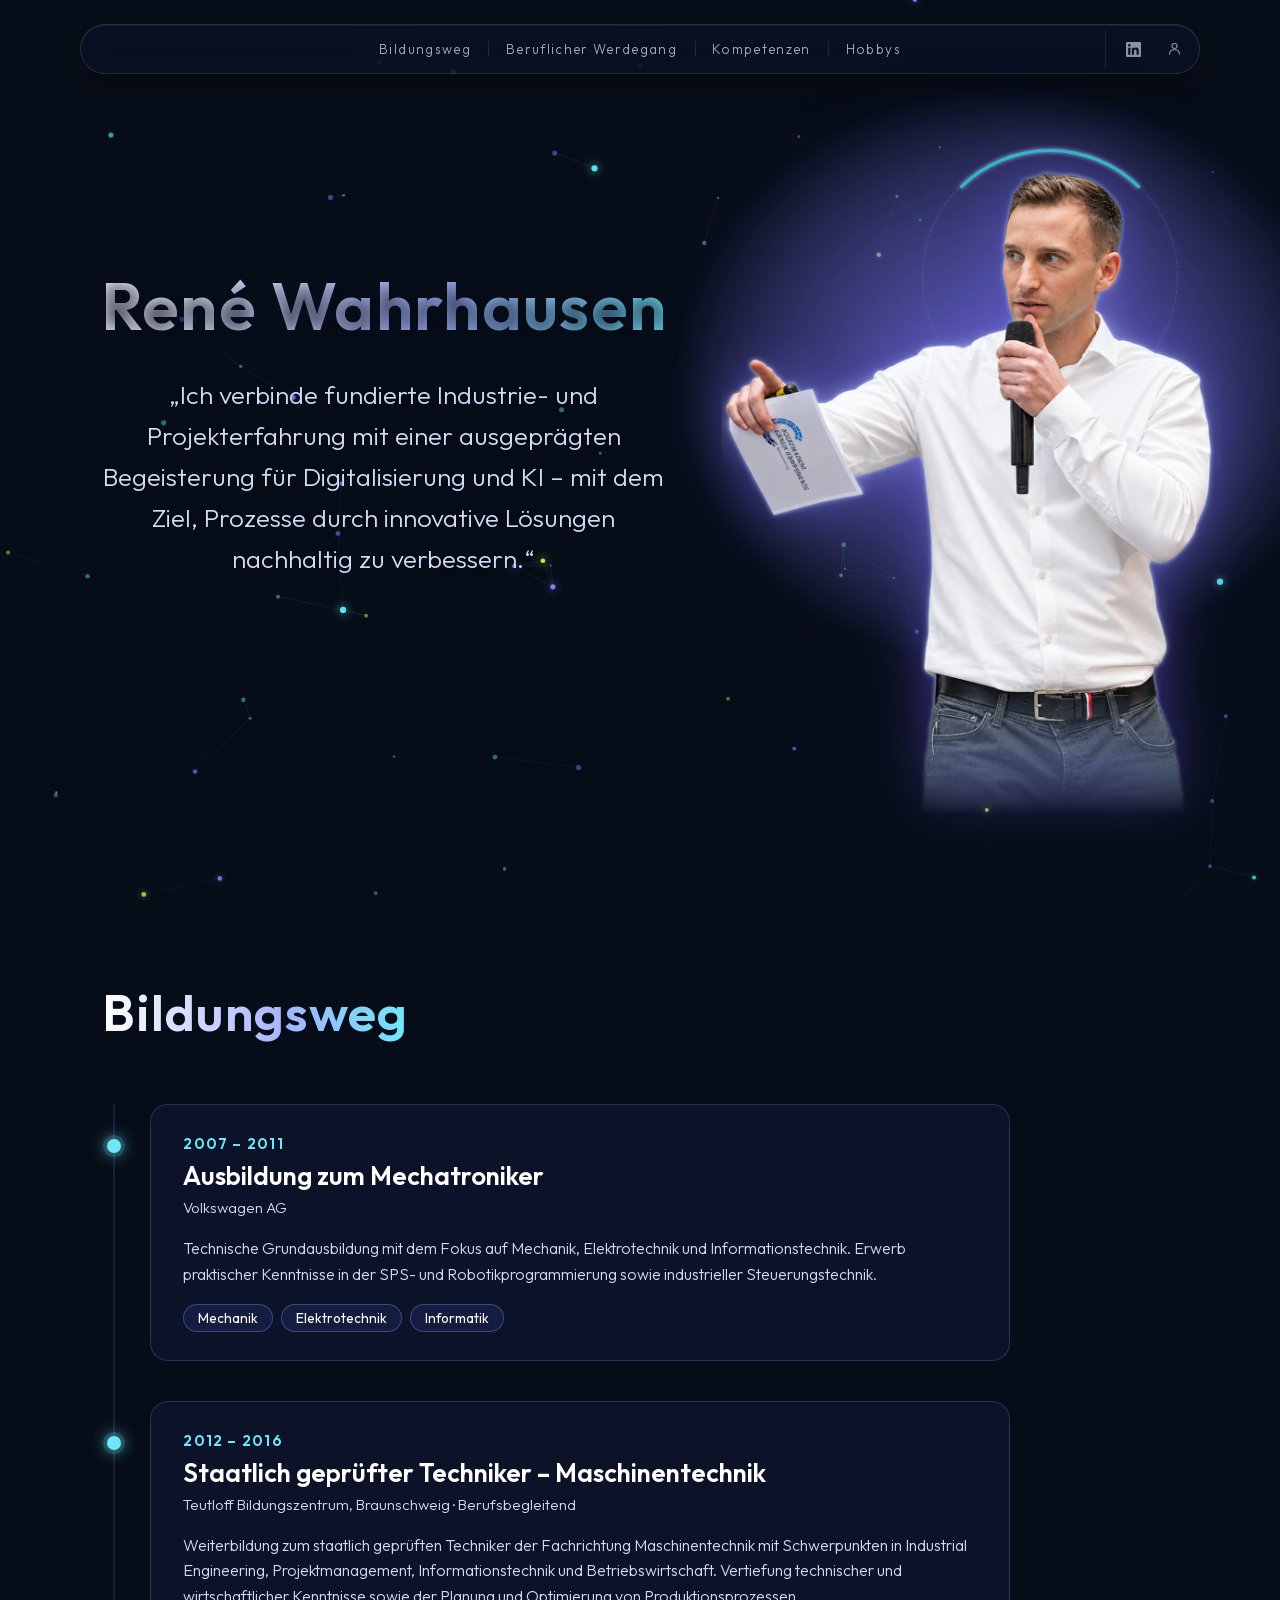
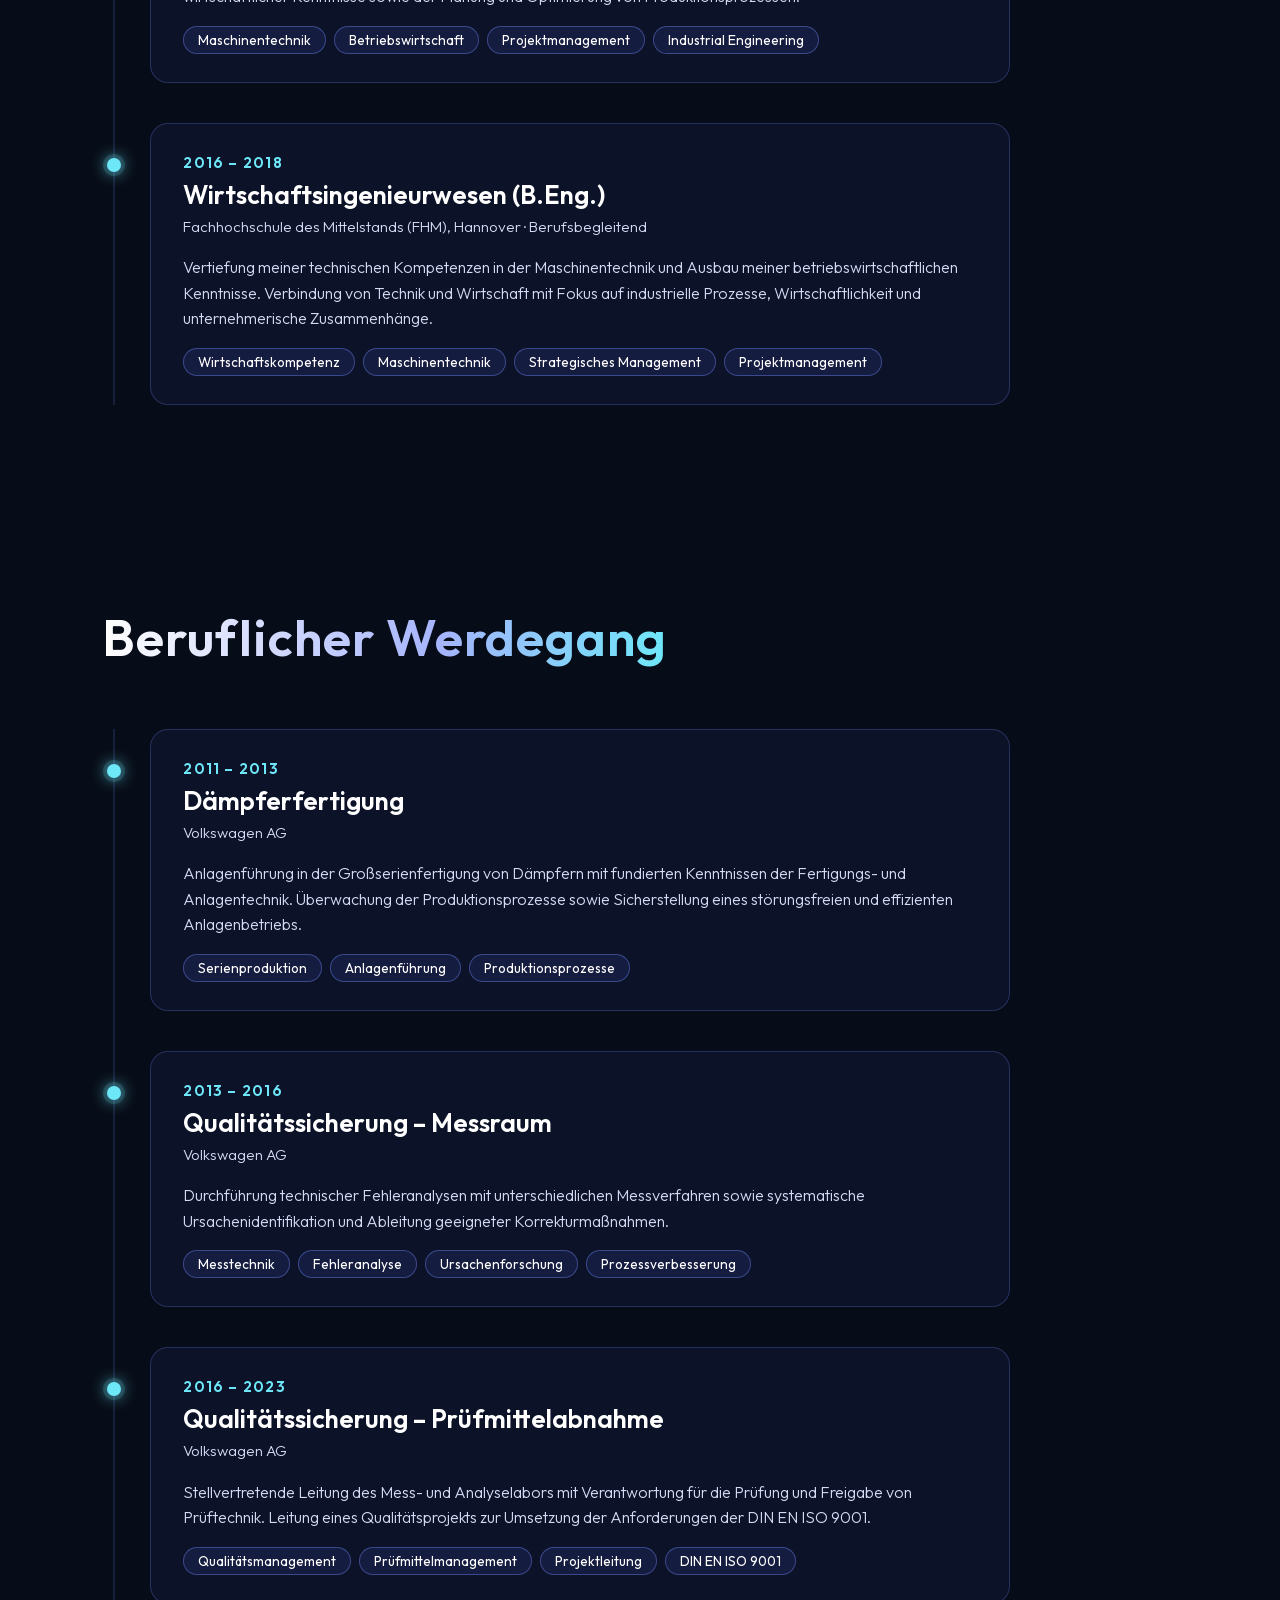
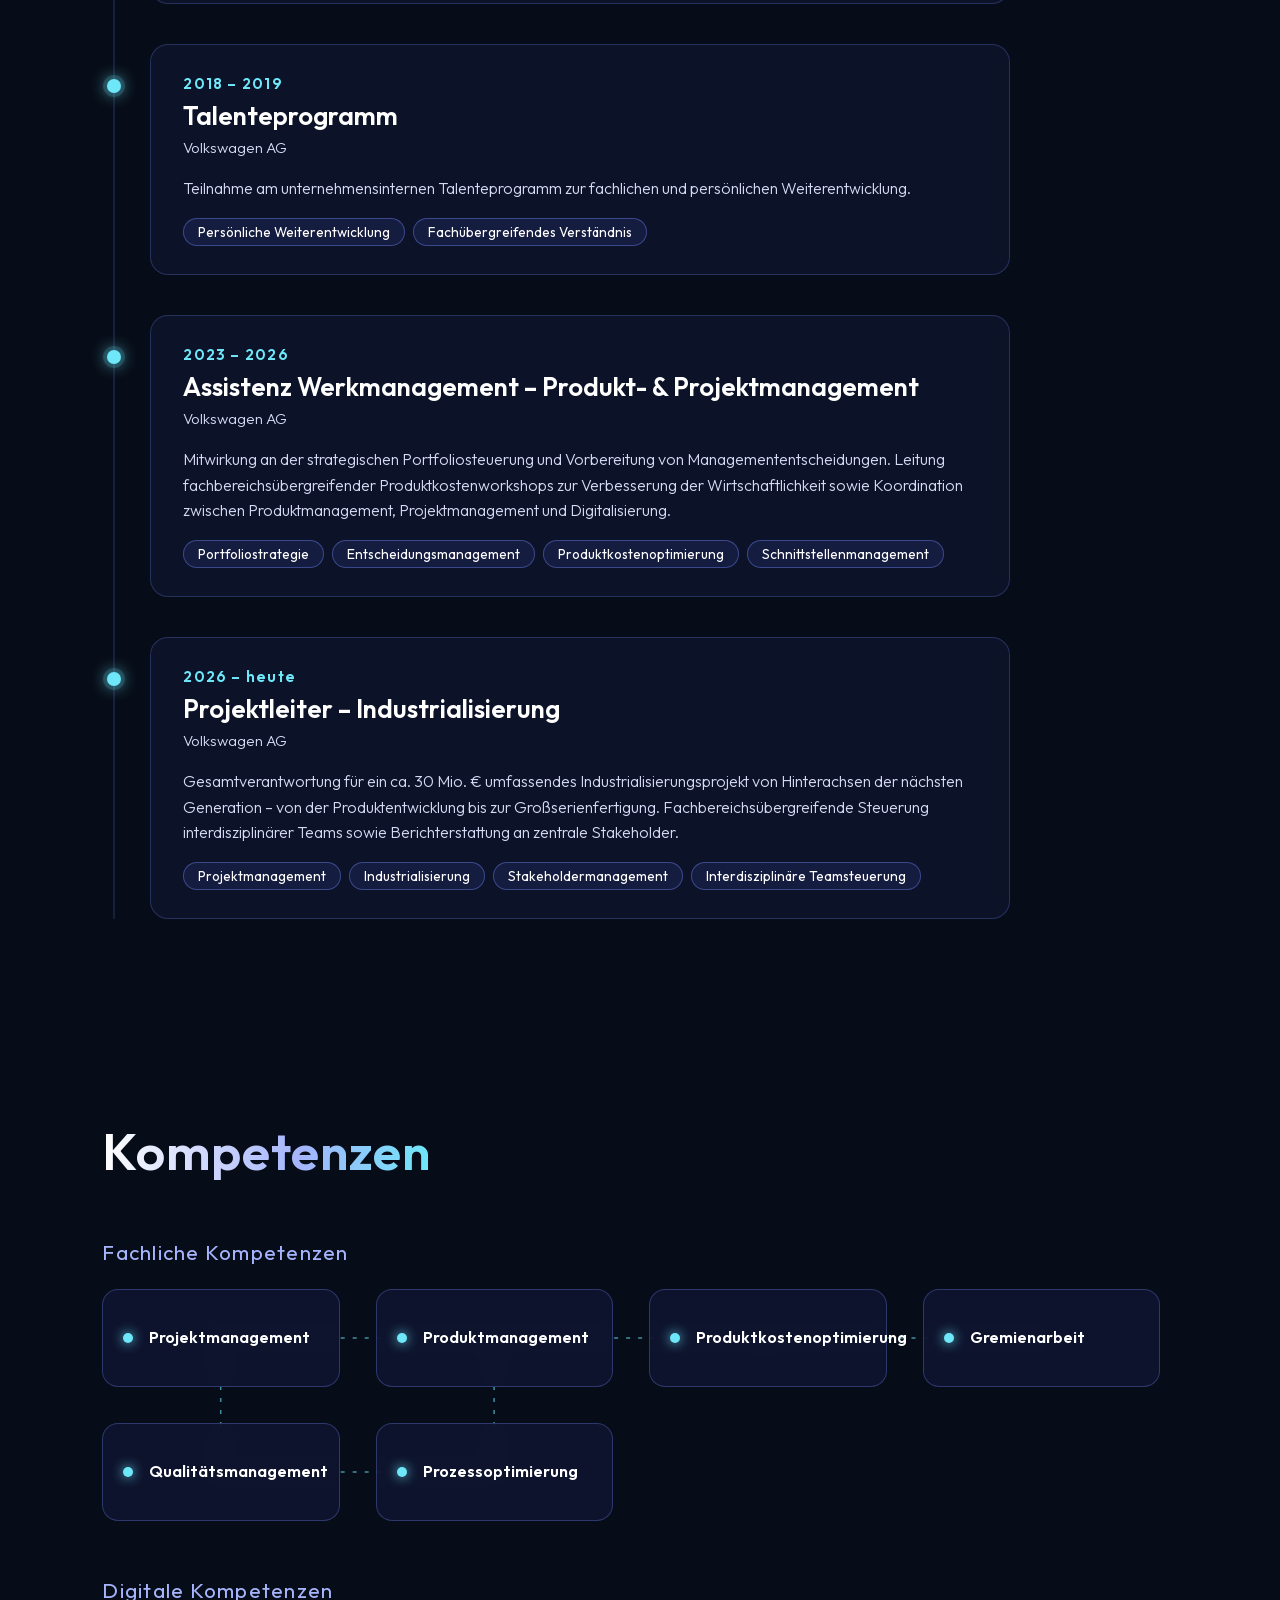
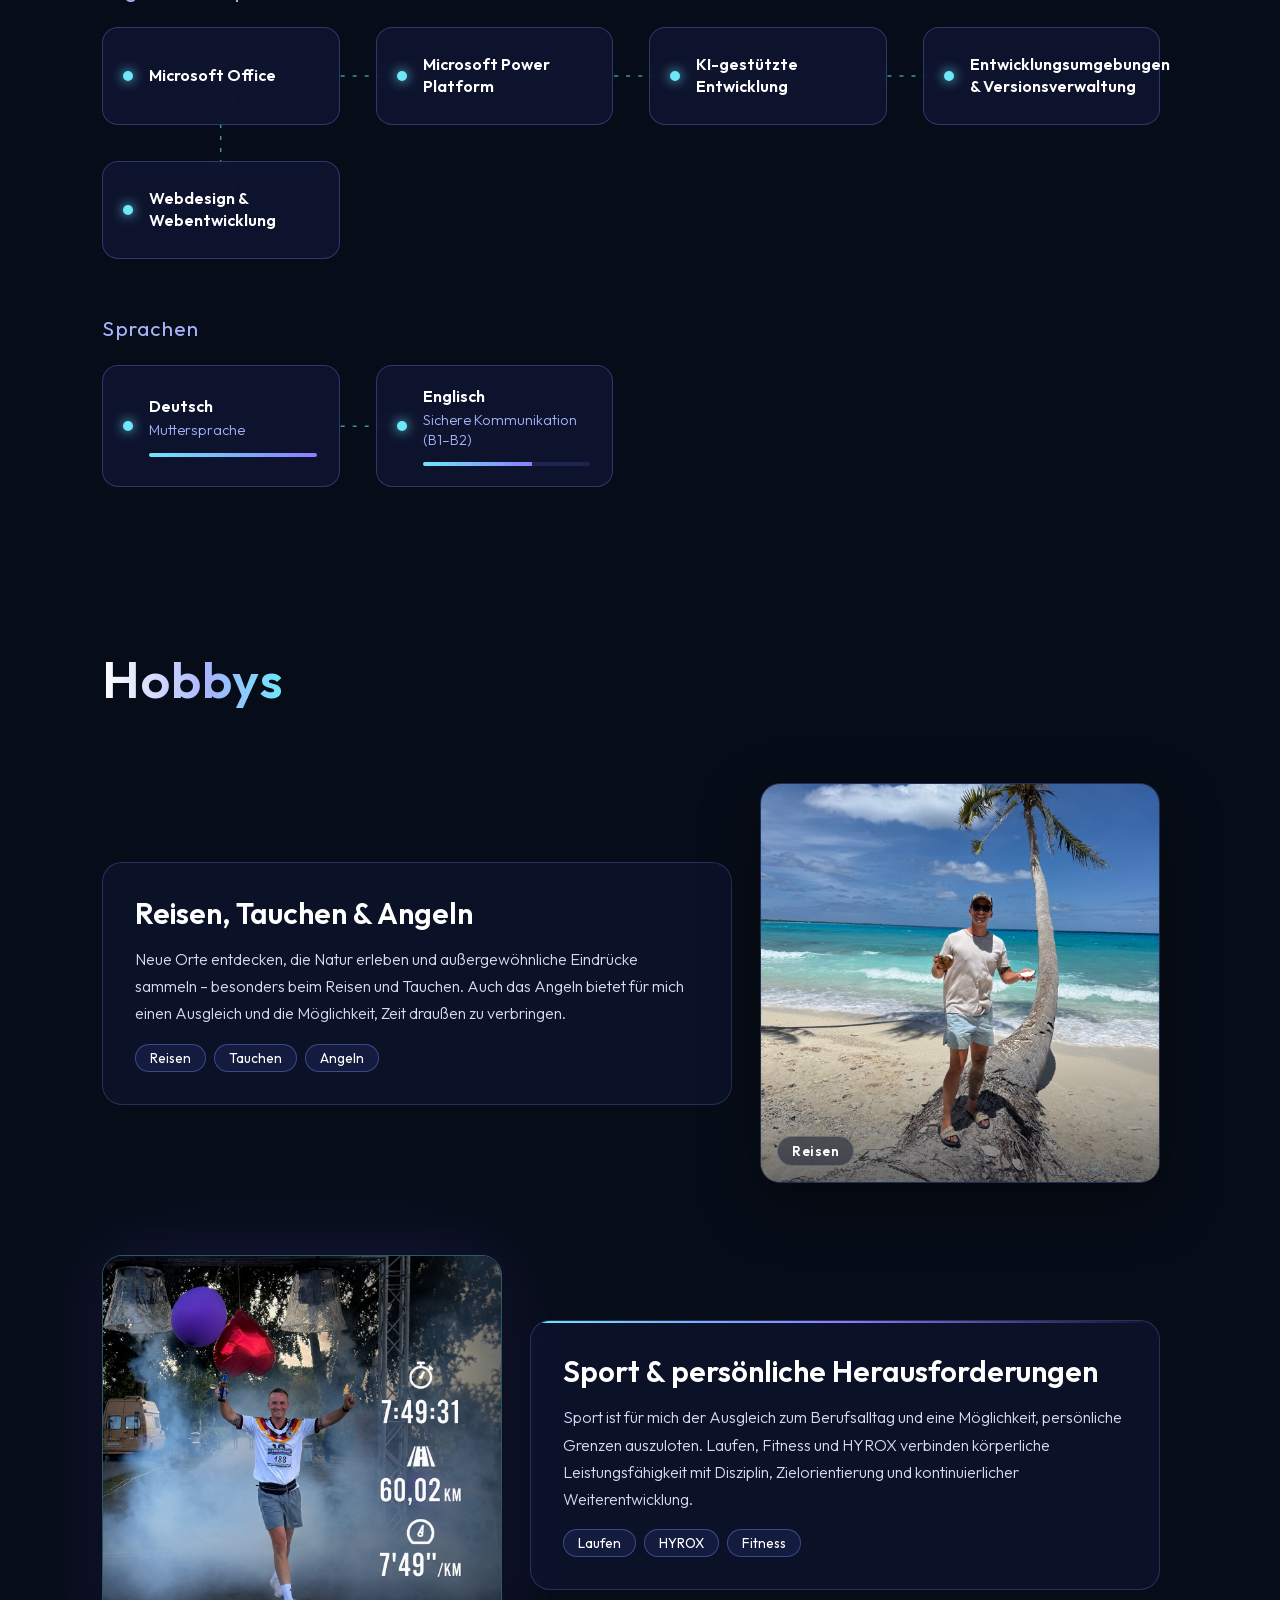
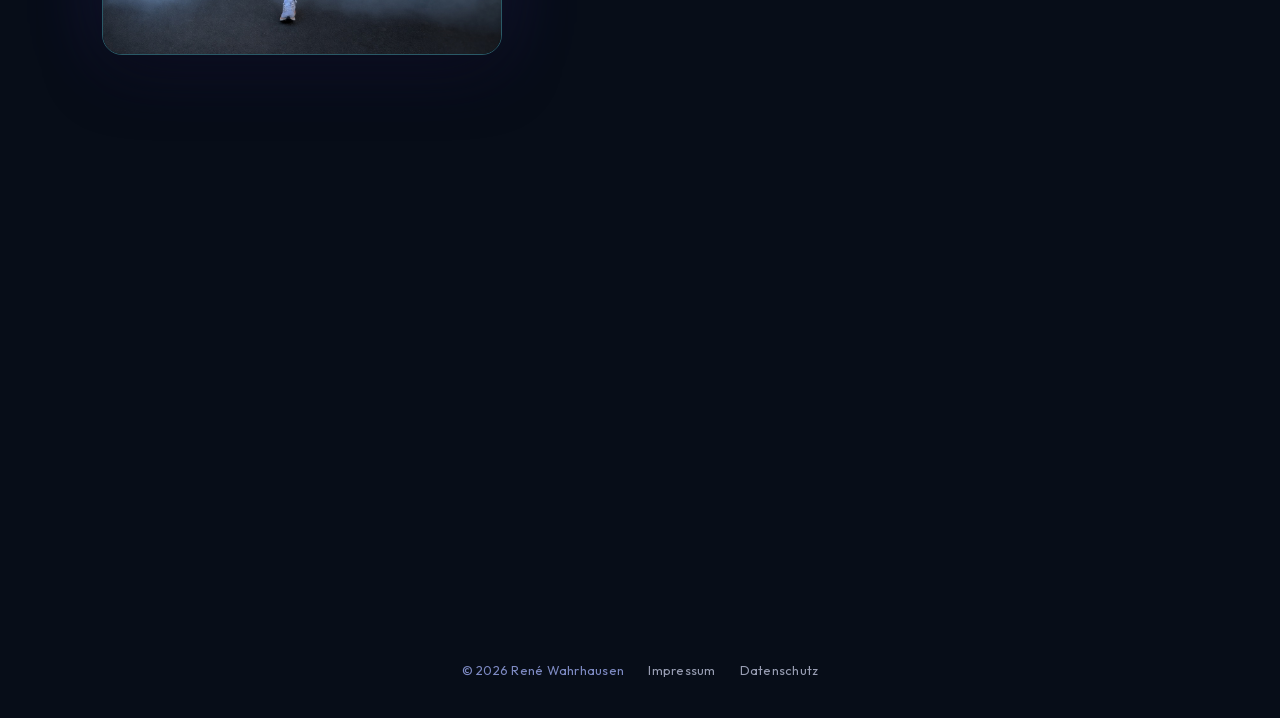
==== commit d4914175: "Schmale Glas-Seitenleiste mit scrollgekoppelter Verwandlung, einheitliches Menüdesign, Handy-Optimie" ====
--- a/index.html
+++ b/index.html
@@ -2,7 +2,7 @@
 <html lang="de">
 <head>
     <meta charset="UTF-8">
-    <meta name="viewport" content="width=device-width, initial-scale=1.0">
+    <meta name="viewport" content="width=device-width, initial-scale=1.0, viewport-fit=cover">
     <title>René Wahrhausen</title>
     <link rel="icon" href="favicon.ico" sizes="any">
     <link rel="icon" type="image/png" sizes="32x32" href="favicon-32.png">
@@ -297,7 +297,8 @@
                     <svg viewBox="0 0 24 24"><rect width="16" height="16" x="4" y="4" rx="2"/><rect width="6" height="6" x="9" y="9" rx="1"/><path d="M15 2v2M15 20v2M2 15h2M2 9h2M20 15h2M20 9h2M9 2v2M9 20v2"/></svg>
                 </span>
                 <h3>KI &amp; digitale Projekte</h3>
-                <p>Ich beschäftige mich mit den Möglichkeiten künstlicher Intelligenz und nutze KI-gestützte Werkzeuge, um eigene digitale Ideen umzusetzen. Dazu gehören die Gestaltung und Entwicklung persönlicher Webseiten sowie die Konzeption und Umsetzung von Apps und digitalen Anwendungen.</p>
+                <p>Ich nutze KI-gestützte Werkzeuge, um eigene digitale Ideen umzusetzen. Dazu gehören die Gestaltung und Entwicklung persönlicher Webseiten sowie die Konzeption und Umsetzung von Apps und digitalen Anwendungen.</p>
+                <p>Auch diesen persönlichen Lebenslauf als Webseite habe ich mithilfe von Claude Code, VS Code &amp; GitHub eigenständig konzipiert und umgesetzt.</p>
                 <ul class="tags">
                     <li>Künstliche Intelligenz</li>
                     <li>KI-gestützte Entwicklung</li>
--- a/style.css
+++ b/style.css
@@ -461,14 +461,18 @@
     outline-offset: 3px;
 }
 
-/* Handy: rechts Platz für die angedockte Navigationskapsel (nav.css),
-   die Links brechen daneben um statt darunter zu liegen */
+/* Handy: unten Platz für die angedockte Navigationskapsel (nav.css) */
 @media (max-width: 820px) {
-    .fusszeile { padding: 32px 76px 40px 20px; }
-}
-
-/* Platz für das rechts angedockte Navigationsband (nav.css);
+    .fusszeile { padding-bottom: 96px; }
+}
+
+/* Touch-Geräte: Fußzeilen-Links groß genug zum Tippen */
+@media (pointer: coarse) {
+    .fusszeile a { padding: 12px 4px; }
+}
+
+/* Platz für die rechts angedockte Navigationsleiste (nav.css, 64 px + 20 px Rand);
    steht am Ende, damit es auch die Hochformat-Abstände überschreibt */
-@media (min-width: 1100px) {
-    .inhalt { padding-right: 280px; }
-}
+@media (min-width: 821px) {
+    .inhalt { padding-right: max(8%, 120px); }
+}
--- a/nav.css
+++ b/nav.css
@@ -1,9 +1,10 @@
 /* Glas-Navigationsleiste
    Zustände (Klassen setzt nav.js):
    - Grundzustand:  oben mittig fixiert, Links mittig, LinkedIn/Kontakt rechts
-   - .angedockt:    Startseite verlassen, senkrechtes Band am rechten Rand
-   - .kompakt:      schmale Fenster (≤ 820 px, angedockt < 1100 px):
-                    Menü-Knopf statt Linkliste; angedockt als Kapsel unten rechts */
+   - .angedockt:    Startseite verlassen, schmale Glasleiste am rechten Rand
+   - .kompakt:      schmale Fenster (≤ 820 px, angedockt auch bei < 700 px Höhe):
+                    Menü-Knopf statt Linkliste; angedockt als Kapsel unten rechts
+   - .verwandelt:   Übergang zwischen oben und angedockt, an die Scrollposition gekoppelt */
 
 .navleiste {
     --glas: rgba(14, 20, 44, 0.45);
@@ -177,6 +178,100 @@
     display: none;
 }
 
+/* --- Gemeinsamer Look für Leiste oben und Seitenleiste (nicht kompakt) ---
+   Dünne Schrift mit Buchstabenabstand, feine Trennstriche, Lichtpunkt am
+   aktiven Begriff, kleine Icons. Nur die Ausrichtung unterscheidet sich. */
+.navleiste:not(.kompakt) .nav-links {
+    gap: 0;
+}
+
+.navleiste:not(.kompakt) .nav-links li {
+    position: relative;
+}
+
+.navleiste:not(.kompakt) .nav-links a {
+    padding: 0.6em 1.3em;
+    font-weight: 300;
+    letter-spacing: 0.1em;
+    color: rgba(230, 234, 255, 0.7);
+}
+
+.navleiste:not(.kompakt) .nav-links a:hover,
+.navleiste:not(.kompakt) .nav-links a:focus-visible {
+    color: #fff;
+    background: rgba(255, 255, 255, 0.05);
+}
+
+.navleiste:not(.kompakt) .nav-links a[aria-current] {
+    color: #fff;
+    font-weight: 400;
+    background: none;
+}
+
+/* statt Unterstrich: Lichtpunkt (siehe unten) */
+.navleiste:not(.kompakt) .nav-links a::after {
+    display: none;
+}
+
+/* feine Trennstriche zwischen den Begriffen (oben: senkrecht) */
+.navleiste:not(.kompakt) .nav-links li + li::before {
+    content: "";
+    position: absolute;
+    left: 0;
+    top: 50%;
+    width: 1px;
+    height: 16px;
+    background: rgba(255, 255, 255, 0.1);
+    transform: translateY(-50%);
+}
+
+/* Lichtpunkt am aktiven Begriff (oben: unter dem Wort) */
+.navleiste:not(.kompakt) .nav-links li:has(> a[aria-current])::after {
+    content: "";
+    position: absolute;
+    left: 50%;
+    bottom: 1px;
+    width: 4px;
+    height: 4px;
+    border-radius: 50%;
+    background: var(--akzent);
+    box-shadow: 0 0 8px var(--akzent);
+    transform: translateX(-50%);
+}
+
+/* Icons kleiner und zurückhaltender als die Begriffe, mit Trennlinie */
+.navleiste:not(.kompakt) .nav-aktionen {
+    padding-left: 8px;
+    border-left: 1px solid rgba(255, 255, 255, 0.08);
+}
+
+.navleiste:not(.kompakt) .nav-icon {
+    width: 36px;
+    height: 36px;
+    color: rgba(230, 234, 255, 0.6);
+}
+
+.navleiste:not(.kompakt) .nav-icon:hover,
+.navleiste:not(.kompakt) .nav-icon[aria-expanded="true"] {
+    color: #fff;
+}
+
+.navleiste:not(.kompakt) .nav-icon svg {
+    width: 15px;
+    height: 15px;
+}
+
+/* sanfte Lichtkante bei Hover */
+.navleiste:not(.kompakt)::before {
+    transition: border-color 0.4s, box-shadow 0.4s;
+}
+
+.navleiste:not(.kompakt):hover::before {
+    border-color: rgba(255, 255, 255, 0.2);
+    box-shadow: 0 10px 40px rgba(0, 0, 0, 0.35), inset 0 1px 0 rgba(255, 255, 255, 0.12),
+                inset 1px 0 0 rgba(255, 255, 255, 0.06);
+}
+
 /* --- Aufklapp-Elemente (Kontaktkarte, kompaktes Menü) --- */
 .kontaktkarte,
 .navleiste.kompakt .nav-links {
@@ -261,66 +356,91 @@
     text-decoration-color: var(--akzent);
 }
 
-/* --- Angedockt: senkrechtes Band am rechten Rand --- */
-.navleiste.angedockt {
+/* --- Angedockt: schmale, hochformatige Glasleiste am rechten Rand ---
+   Icons oben, darunter die Begriffe um 90° gedreht und gleichmäßig verteilt.
+   Nur ohne .kompakt (nav.js: breiter als 820 px und mindestens 700 px hoch). */
+.navleiste.angedockt:not(.kompakt) {
     top: 50%;
     left: auto;
-    right: 24px;
+    right: 20px;
     transform: translateY(-50%);
-    width: 220px;
-    grid-template-columns: 1fr;
-    padding: 10px;
-    font-size: 14px;
-    border-radius: 22px;
-}
-
-.navleiste.angedockt .nav-links {
-    grid-column: auto;
+    width: 64px;
+    height: min(78vh, 760px);
+    display: flex;
     flex-direction: column;
-    gap: 2px;
-}
-
-.navleiste.angedockt .nav-links a {
-    padding: 0.75em 1em 0.75em 1.4em;
-    border-radius: 12px;
-}
-
-/* Leuchtlinie wird zur senkrechten Markierung links */
-.navleiste.angedockt .nav-links a::after {
-    left: 0.6em;
+    align-items: center;
+    padding: 14px 0;
+    font-size: clamp(11px, 1.5vh, 13px);
+    border-radius: 999px;
+}
+
+/* Icons oben, Trennlinie darunter */
+.navleiste.angedockt:not(.kompakt) .nav-aktionen {
+    order: -1;
+    flex-direction: column;
+    align-items: center;
+    gap: 4px;
+    padding: 0 0 12px;
+    margin-bottom: 4px;
+    border-left: none;
+    border-bottom: 1px solid rgba(255, 255, 255, 0.08);
+}
+
+/* Begriffe: über die restliche Höhe verteilt */
+.navleiste.angedockt:not(.kompakt) .nav-links {
+    flex: 1;
+    flex-direction: column;
+    gap: 0;
+    width: 100%;
+}
+
+.navleiste.angedockt:not(.kompakt) .nav-links li {
+    position: relative;
+    flex: 1 1 auto; /* Textlänge + gleichmäßig verteilter Zusatzplatz */
+    display: flex;
+    align-items: center;
+    justify-content: center;
+}
+
+/* Trennstriche hier waagerecht */
+.navleiste.angedockt:not(.kompakt) .nav-links li + li::before {
+    top: 0;
+    left: 50%;
+    width: 16px;
+    height: 1px;
+    transform: translateX(-50%);
+}
+
+/* Lichtpunkt hier links neben dem Wort */
+.navleiste.angedockt:not(.kompakt) .nav-links li:has(> a[aria-current])::after {
+    left: 8px;
     top: 50%;
     bottom: auto;
-    width: 2px;
-    height: 0;
     transform: translateY(-50%);
 }
 
-.navleiste.angedockt .nav-links a:hover::after,
-.navleiste.angedockt .nav-links a:focus-visible::after,
-.navleiste.angedockt .nav-links a[aria-current]::after {
-    width: 2px;
-    height: 1.2em;
-}
-
-.navleiste.angedockt .nav-aktionen {
-    grid-column: auto;
-    justify-self: stretch;
-    justify-content: center;
-    margin-top: 8px;
-    padding-top: 8px;
-    border-top: 1px solid var(--rand);
-}
-
-/* Kontaktkarte öffnet nach links */
-.navleiste.angedockt .kontaktkarte {
-    top: auto;
-    bottom: 0;
+/* um 90° gedreht, von unten nach oben zu lesen */
+.navleiste.angedockt:not(.kompakt) .nav-links a {
+    writing-mode: vertical-rl;
+    transform: rotate(180deg);
+    padding: 10px 8px;
+    border-radius: 10px;
+}
+
+.navleiste.angedockt:not(.kompakt) .nav-links a:active {
+    transform: rotate(180deg) scale(0.97);
+}
+
+/* Kontaktkarte öffnet nach links, oben bündig mit den Icons */
+.navleiste.angedockt:not(.kompakt) .kontaktkarte {
+    top: 0;
+    bottom: auto;
     right: calc(100% + 12px);
     transform: translateX(8px) scale(0.98);
-    transform-origin: bottom right;
-}
-
-.navleiste.angedockt .kontaktkarte.offen {
+    transform-origin: top right;
+}
+
+.navleiste.angedockt:not(.kompakt) .kontaktkarte.offen {
     transform: none;
 }
 
@@ -396,19 +516,23 @@
     height: 1.2em;
 }
 
-/* --- Kompakt + angedockt: schwebende Kapsel unten rechts --- */
+/* --- Kompakt + angedockt: flache Kapsel unten rechts ---
+   Waagerecht (Menü | LinkedIn | Kontakt), damit sie beim Lesen nur
+   einen schmalen Streifen am unteren Rand belegt. */
 .navleiste.kompakt.angedockt {
     top: auto;
-    bottom: 16px;
+    bottom: max(16px, env(safe-area-inset-bottom));
+    left: auto;
     right: 12px;
     transform: none;
     width: auto;
     display: flex;
-    flex-direction: column;
-    gap: 4px;
+    flex-direction: row;
+    align-items: center;
+    gap: 2px;
     padding: 5px;
     font-size: 15px;
-    border-radius: 28px;
+    border-radius: 999px;
 }
 
 .navleiste.kompakt.angedockt .nav-menue-knopf {
@@ -428,20 +552,20 @@
 }
 
 .navleiste.kompakt.angedockt .nav-aktionen {
-    flex-direction: column;
+    flex-direction: row;
     margin: 0;
-    padding: 4px 0 0;
-    border-top: 1px solid var(--rand);
-}
-
-/* Menü und Kontaktkarte öffnen nach links, unten bündig */
+    padding: 0 0 0 2px;
+    border-left: 1px solid var(--rand);
+}
+
+/* Menü und Kontaktkarte öffnen nach oben, rechts bündig */
 .navleiste.kompakt.angedockt .nav-links,
 .navleiste.kompakt.angedockt .kontaktkarte {
     top: auto;
-    bottom: 0;
+    bottom: calc(100% + 10px);
     left: auto;
-    right: calc(100% + 10px);
-    transform: translateX(8px);
+    right: 0;
+    transform: translateY(8px);
     transform-origin: bottom right;
 }
 
@@ -450,8 +574,32 @@
     transform: none;
 }
 
-.navleiste.kompakt.angedockt .kontaktkarte {
-    width: min(300px, calc(100vw - 92px));
+/* Touch-Geräte: Begriffe der breiten Leiste mindestens 44 px hoch */
+@media (pointer: coarse) {
+    .navleiste:not(.kompakt):not(.angedockt) .nav-links a {
+        padding-block: 1.1em;
+    }
+
+    .navleiste:not(.kompakt) .nav-icon {
+        width: 44px;
+        height: 44px;
+    }
+}
+
+/* --- Während der Verwandlung (nav.js setzt Lage und Größe inline) ---
+   Die Glasfläche wandert und verformt sich mit dem Scrollen; der Inhalt
+   blendet über --inhalt aus (alter Zustand) bzw. ein (neuer Zustand). */
+.navleiste.verwandelt {
+    overflow: hidden;
+}
+
+/* Einblend-Animation nur beim Seitenaufruf, danach nie wieder starten */
+.navleiste.eingeblendet {
+    animation: none;
+}
+
+.navleiste.verwandelt > * {
+    opacity: var(--inhalt, 1);
 }
 
 @media (orientation: portrait) {
--- a/hobbys.css
+++ b/hobbys.css
@@ -19,6 +19,11 @@
     line-height: 1.7;
     font-weight: 300;
     color: #d6dbf5;
+}
+
+/* kleiner Abstand zwischen zwei Absätzen */
+.hobby p + p {
+    margin-top: 10px;
 }
 
 /* Glas-Textkarte, wie Timeline und Kompetenzen */
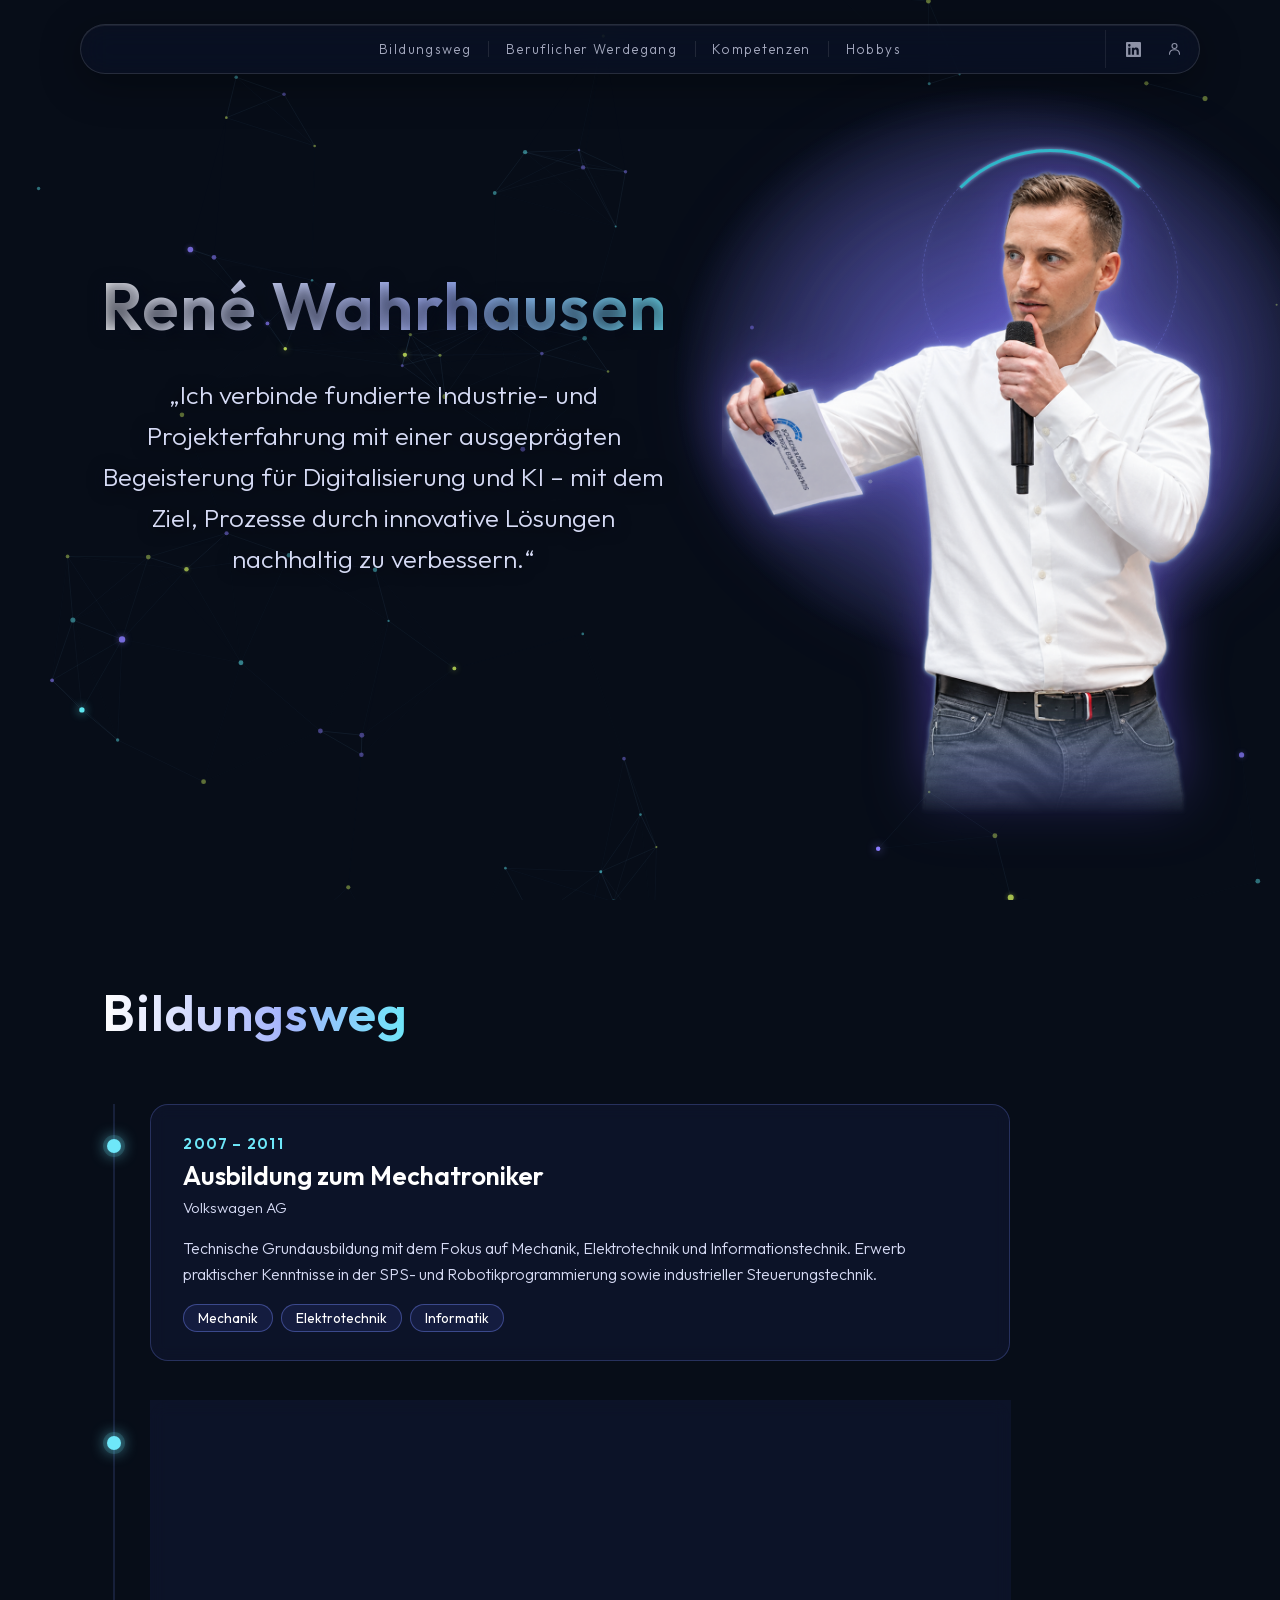
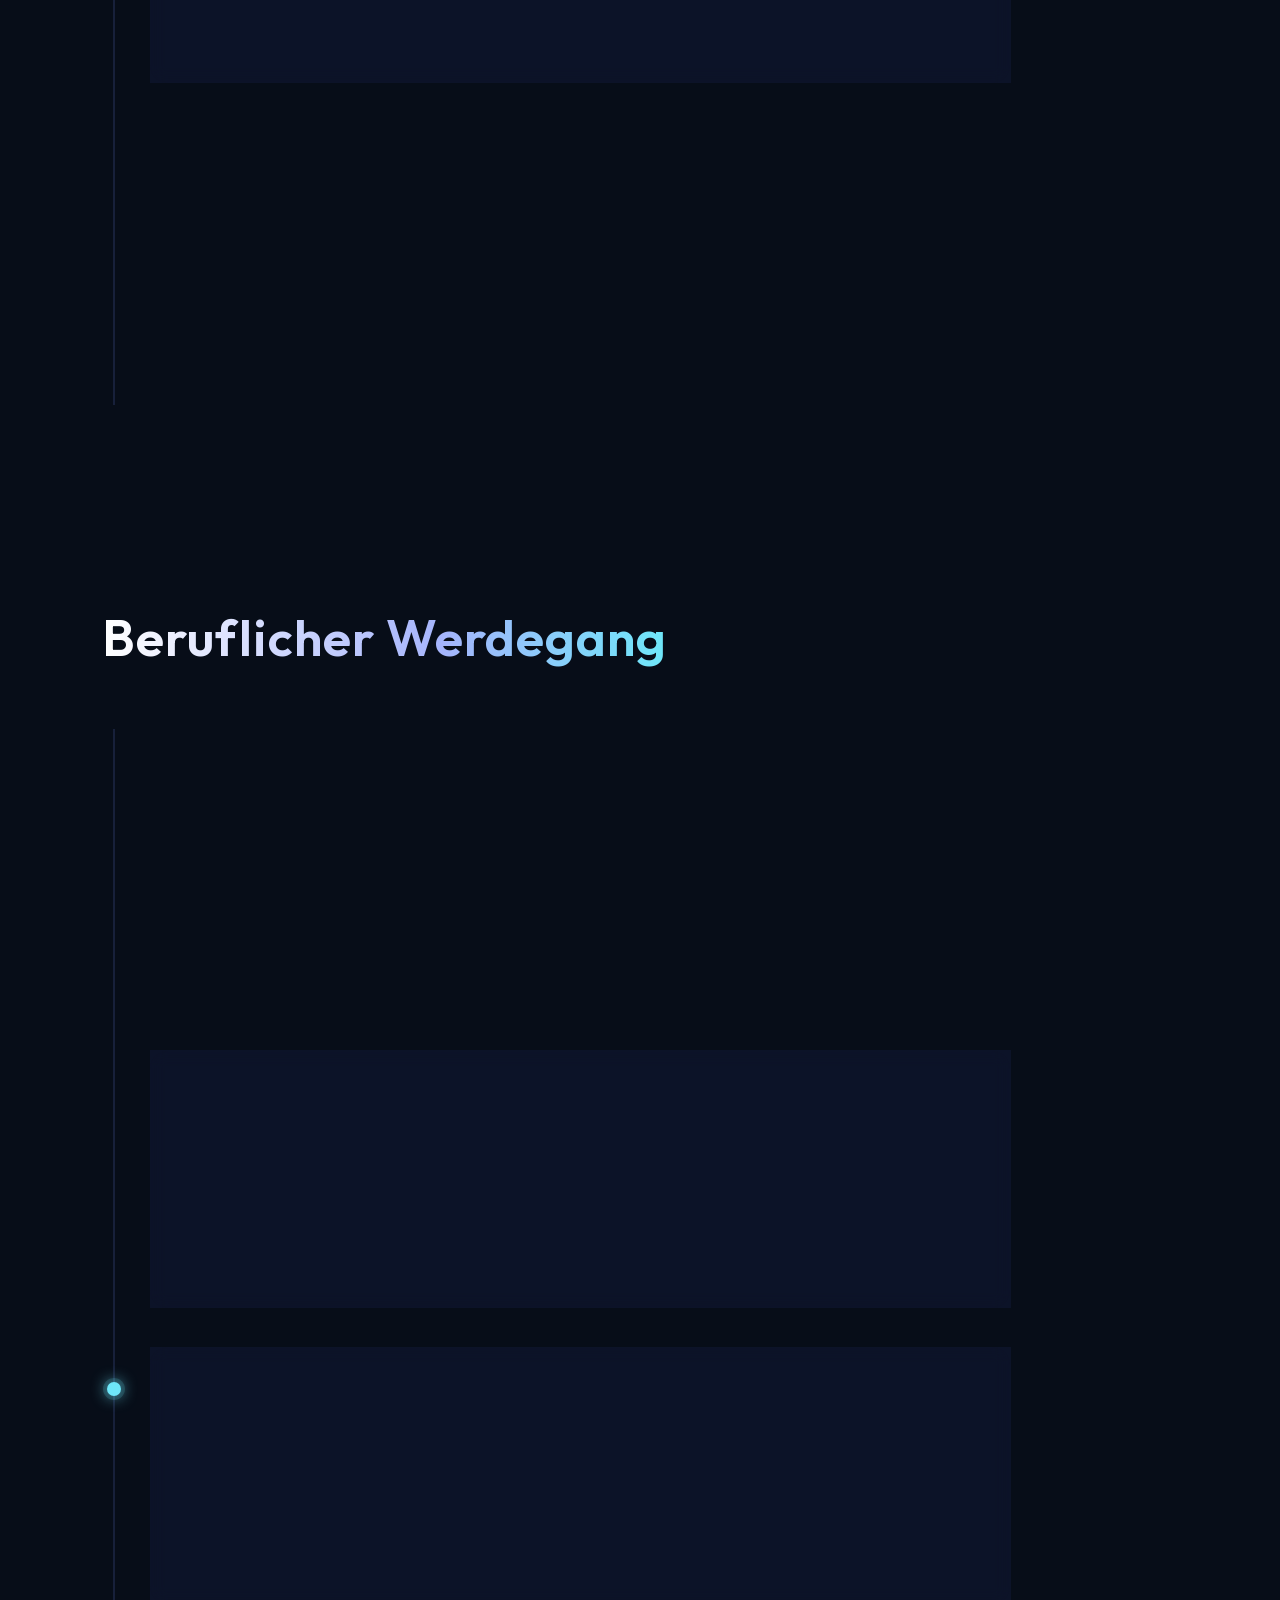
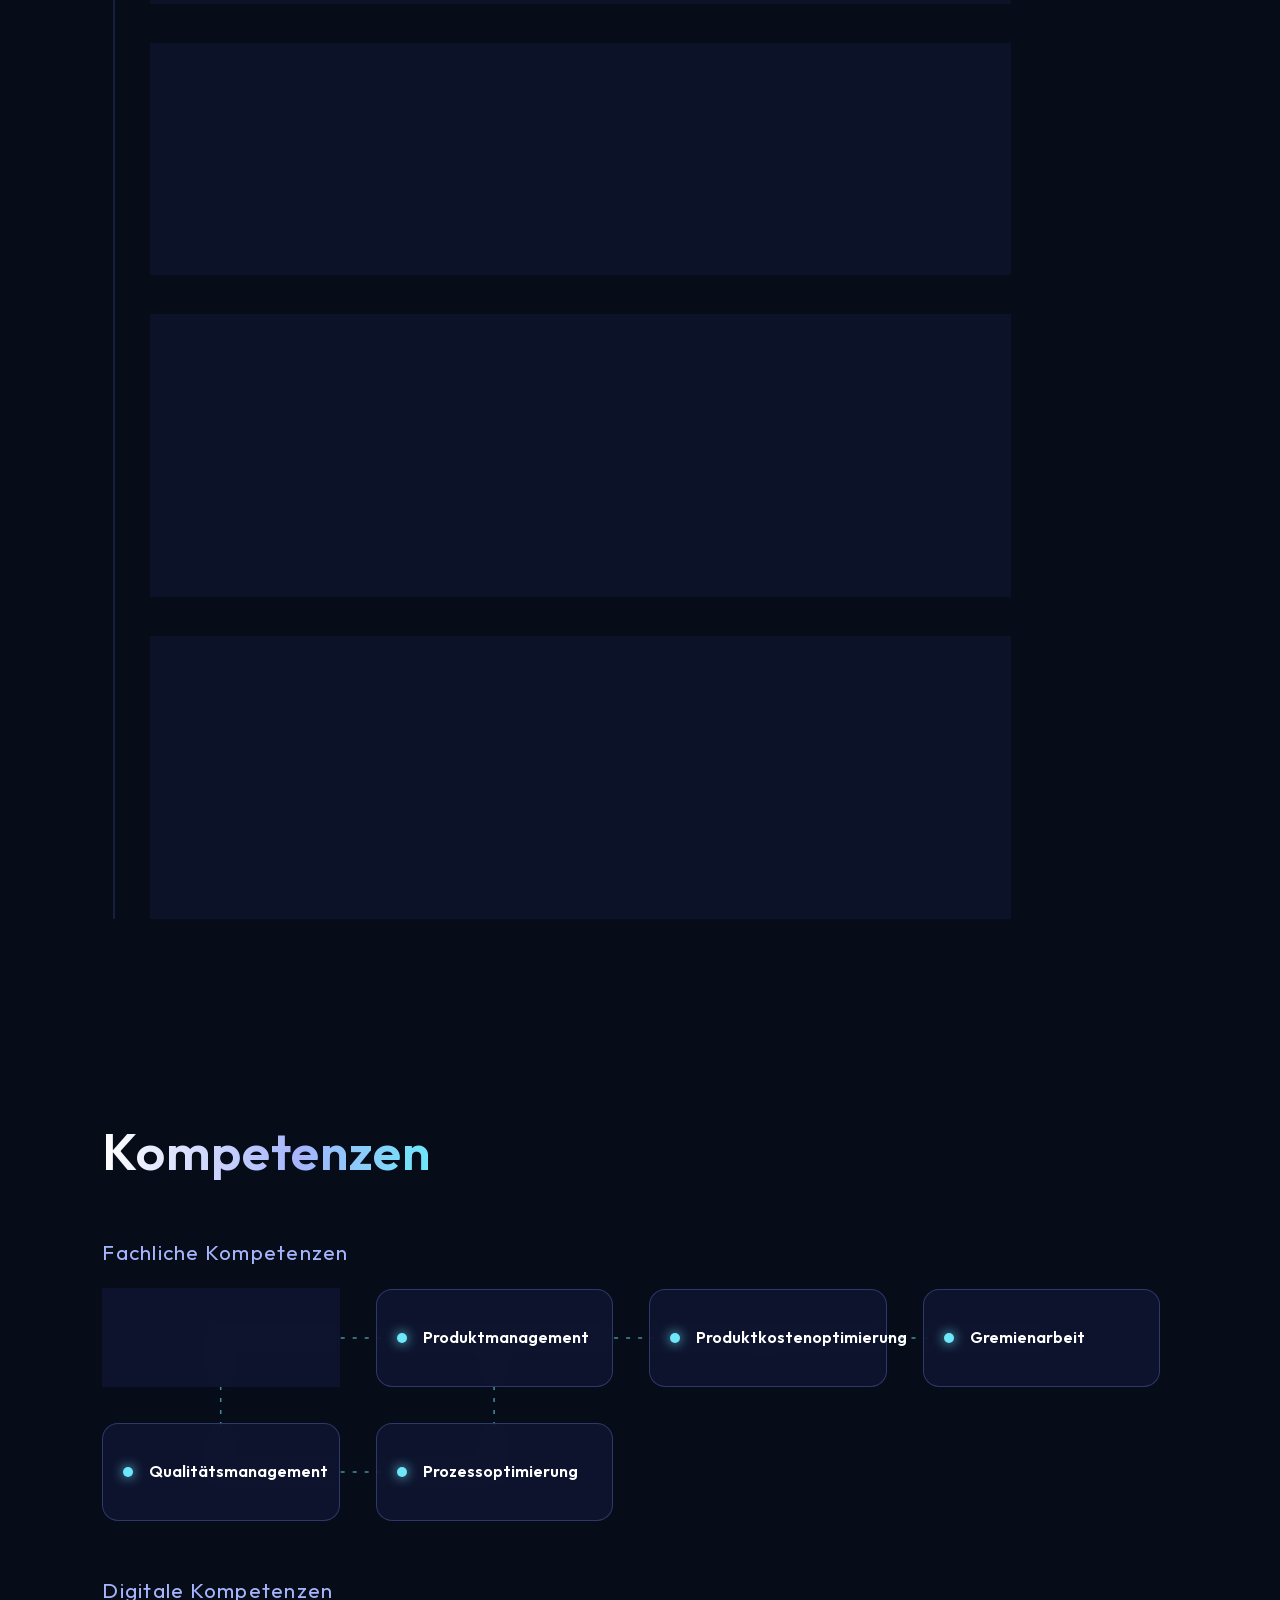
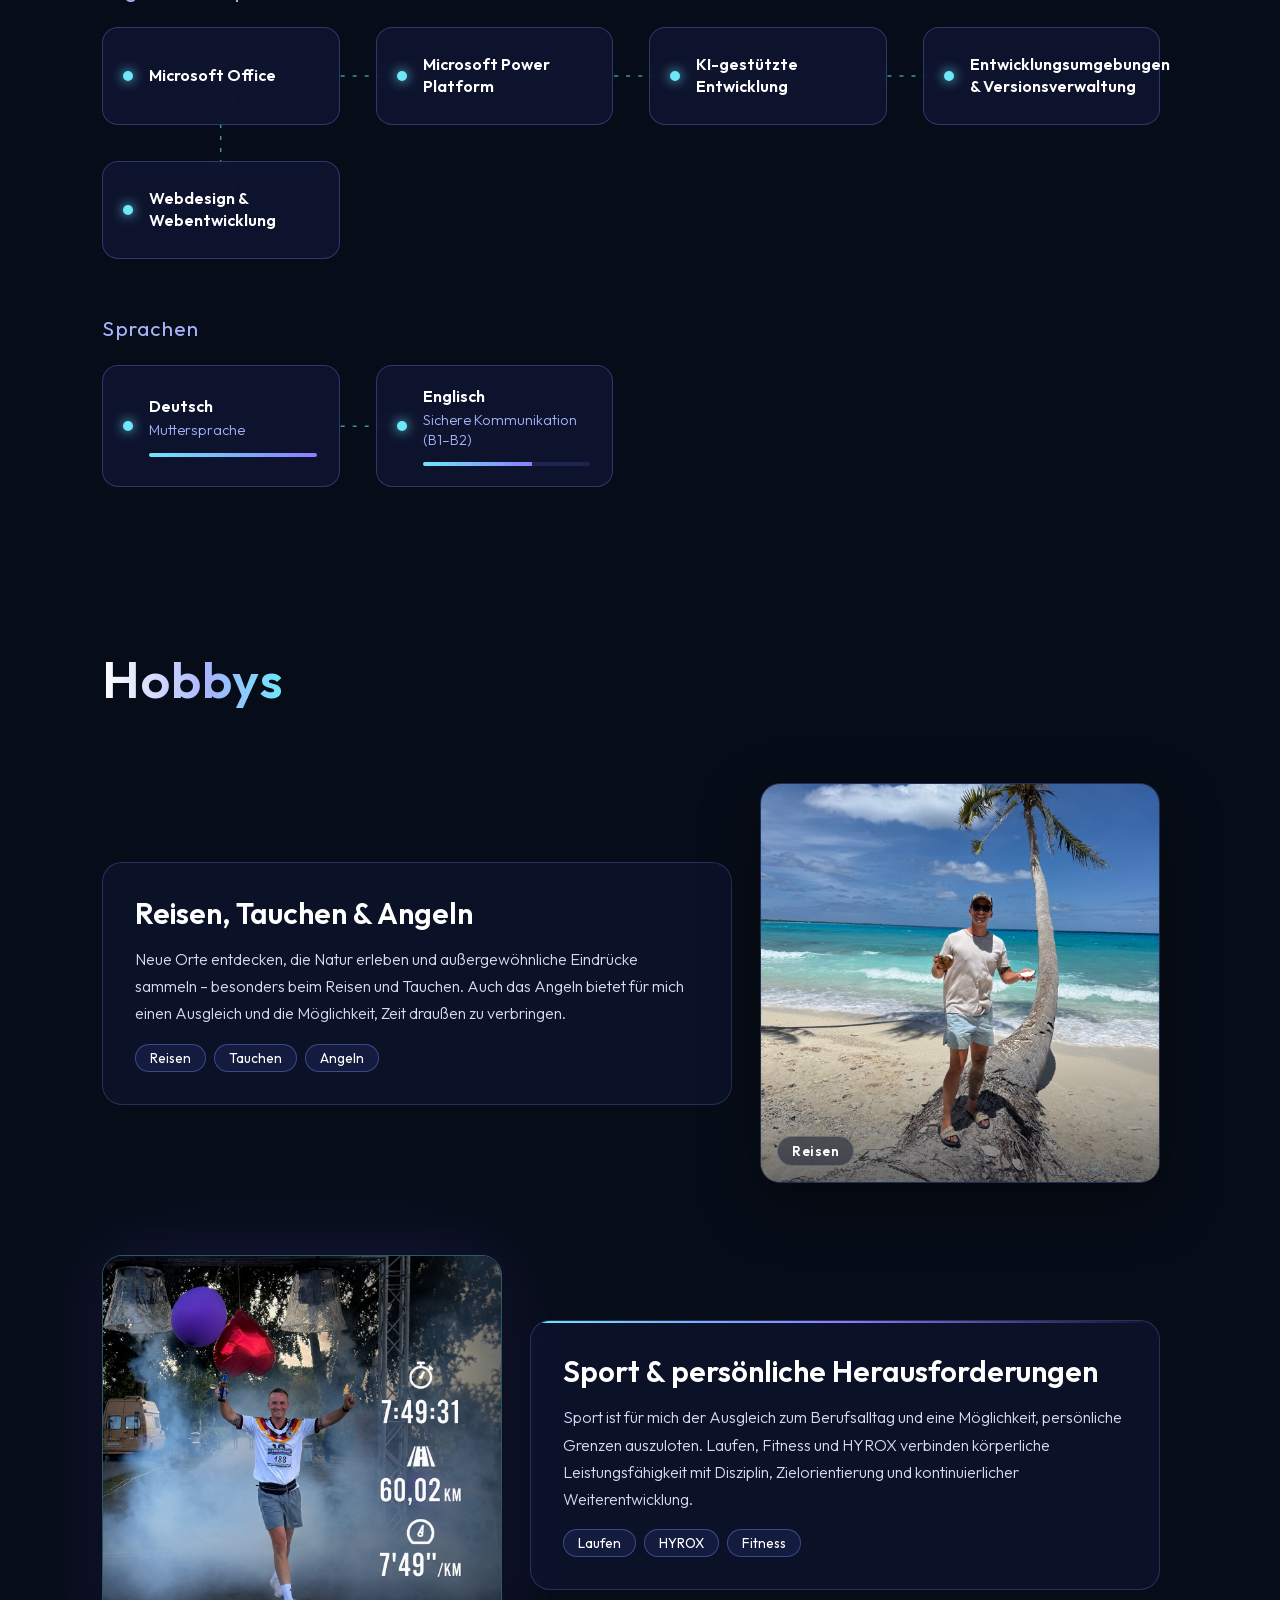
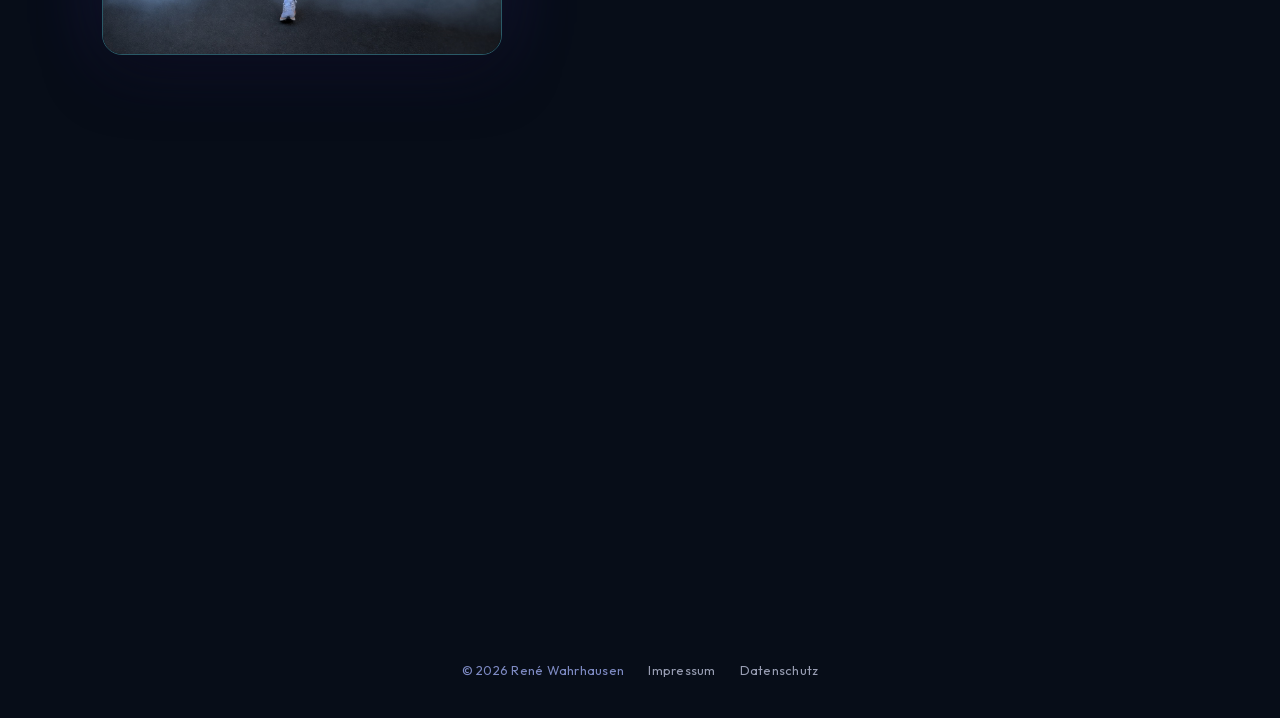
==== commit b61ac8fb: "Abschlussbezeichnung auf B.Sc. ändern" ====
--- a/index.html
+++ b/index.html
@@ -99,7 +99,7 @@
 
             <li class="station">
                 <span class="jahr">2016 – 2018</span>
-                <h3>Wirtschaftsingenieurwesen (B.Eng.)</h3>
+                <h3>Wirtschaftsingenieurwesen (B.Sc.)</h3>
                 <p class="ort">Fachhochschule des Mittelstands (FHM), Hannover · Berufsbegleitend</p>
                 <p>Vertiefung meiner technischen Kompetenzen in der Maschinentechnik und Ausbau meiner betriebswirtschaftlichen Kenntnisse. Verbindung von Technik und Wirtschaft mit Fokus auf industrielle Prozesse, Wirtschaftlichkeit und unternehmerische Zusammenhänge.</p>
                 <ul class="tags">
